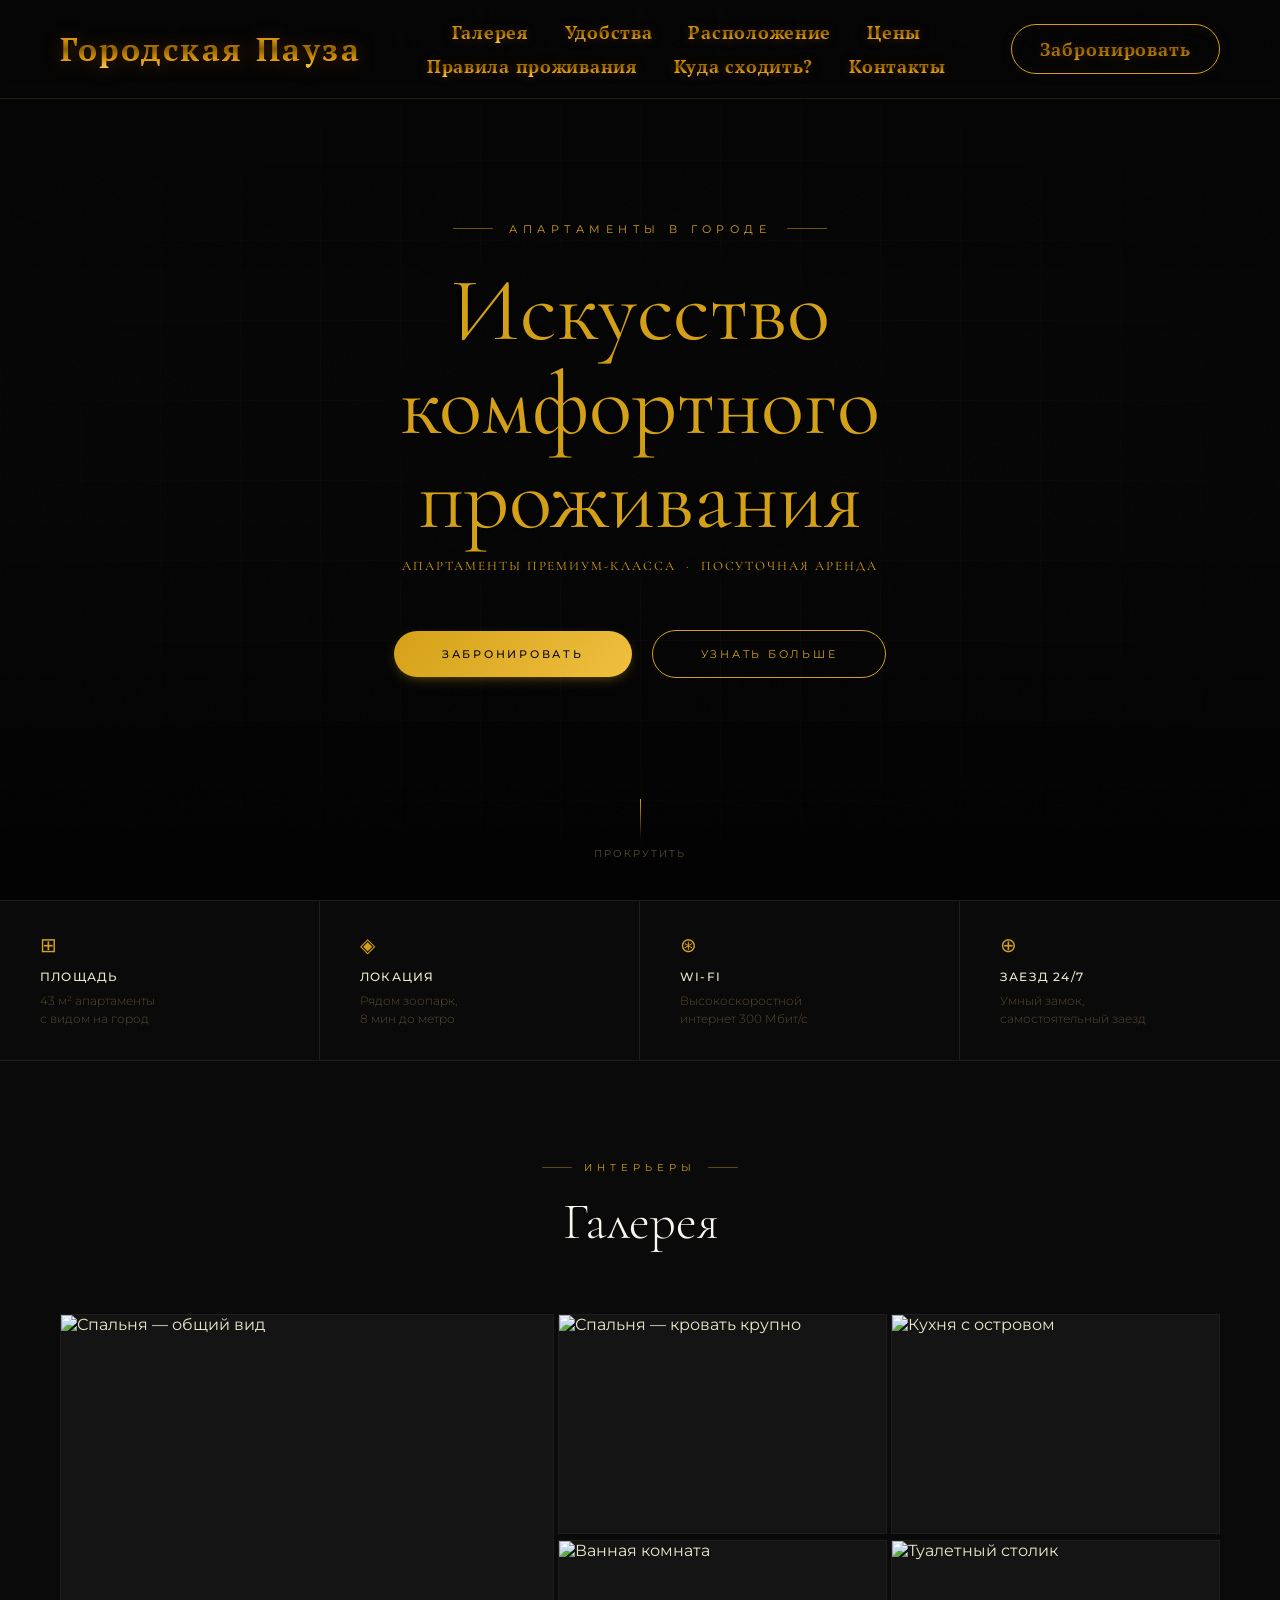
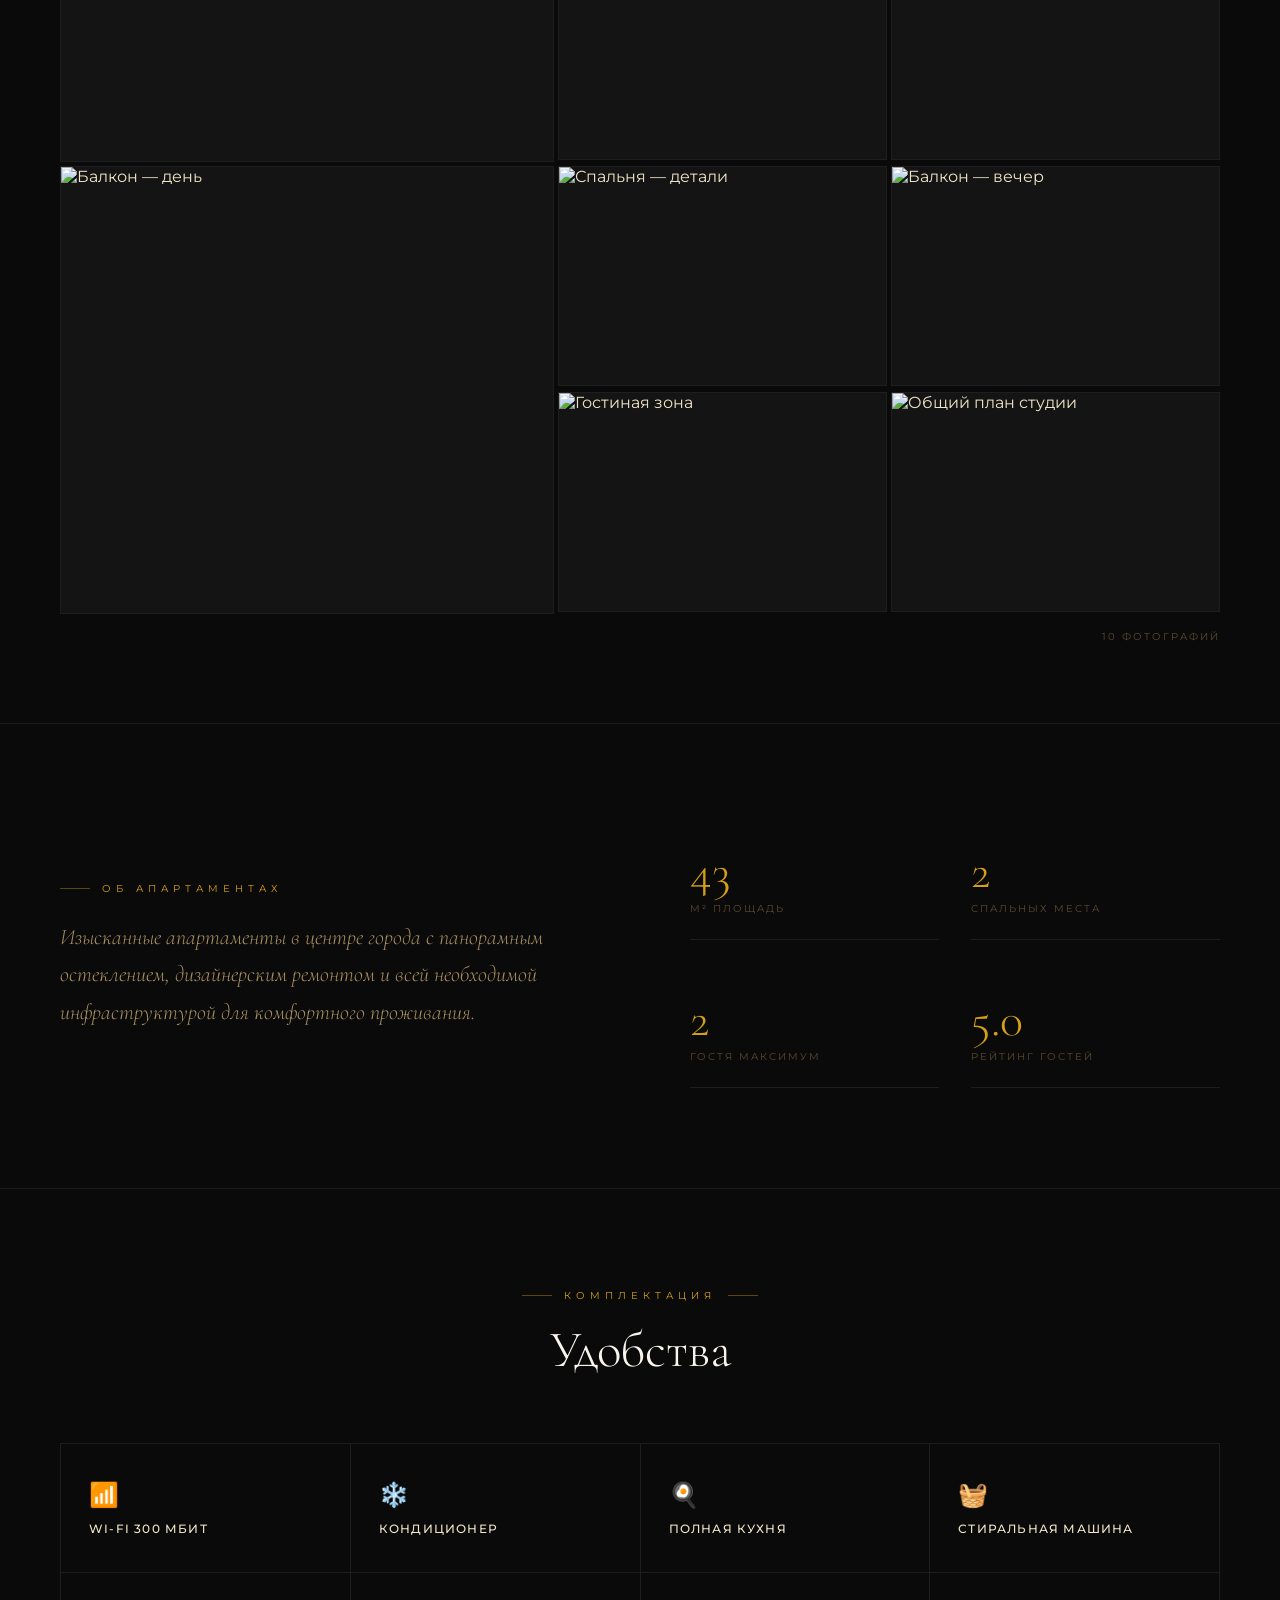
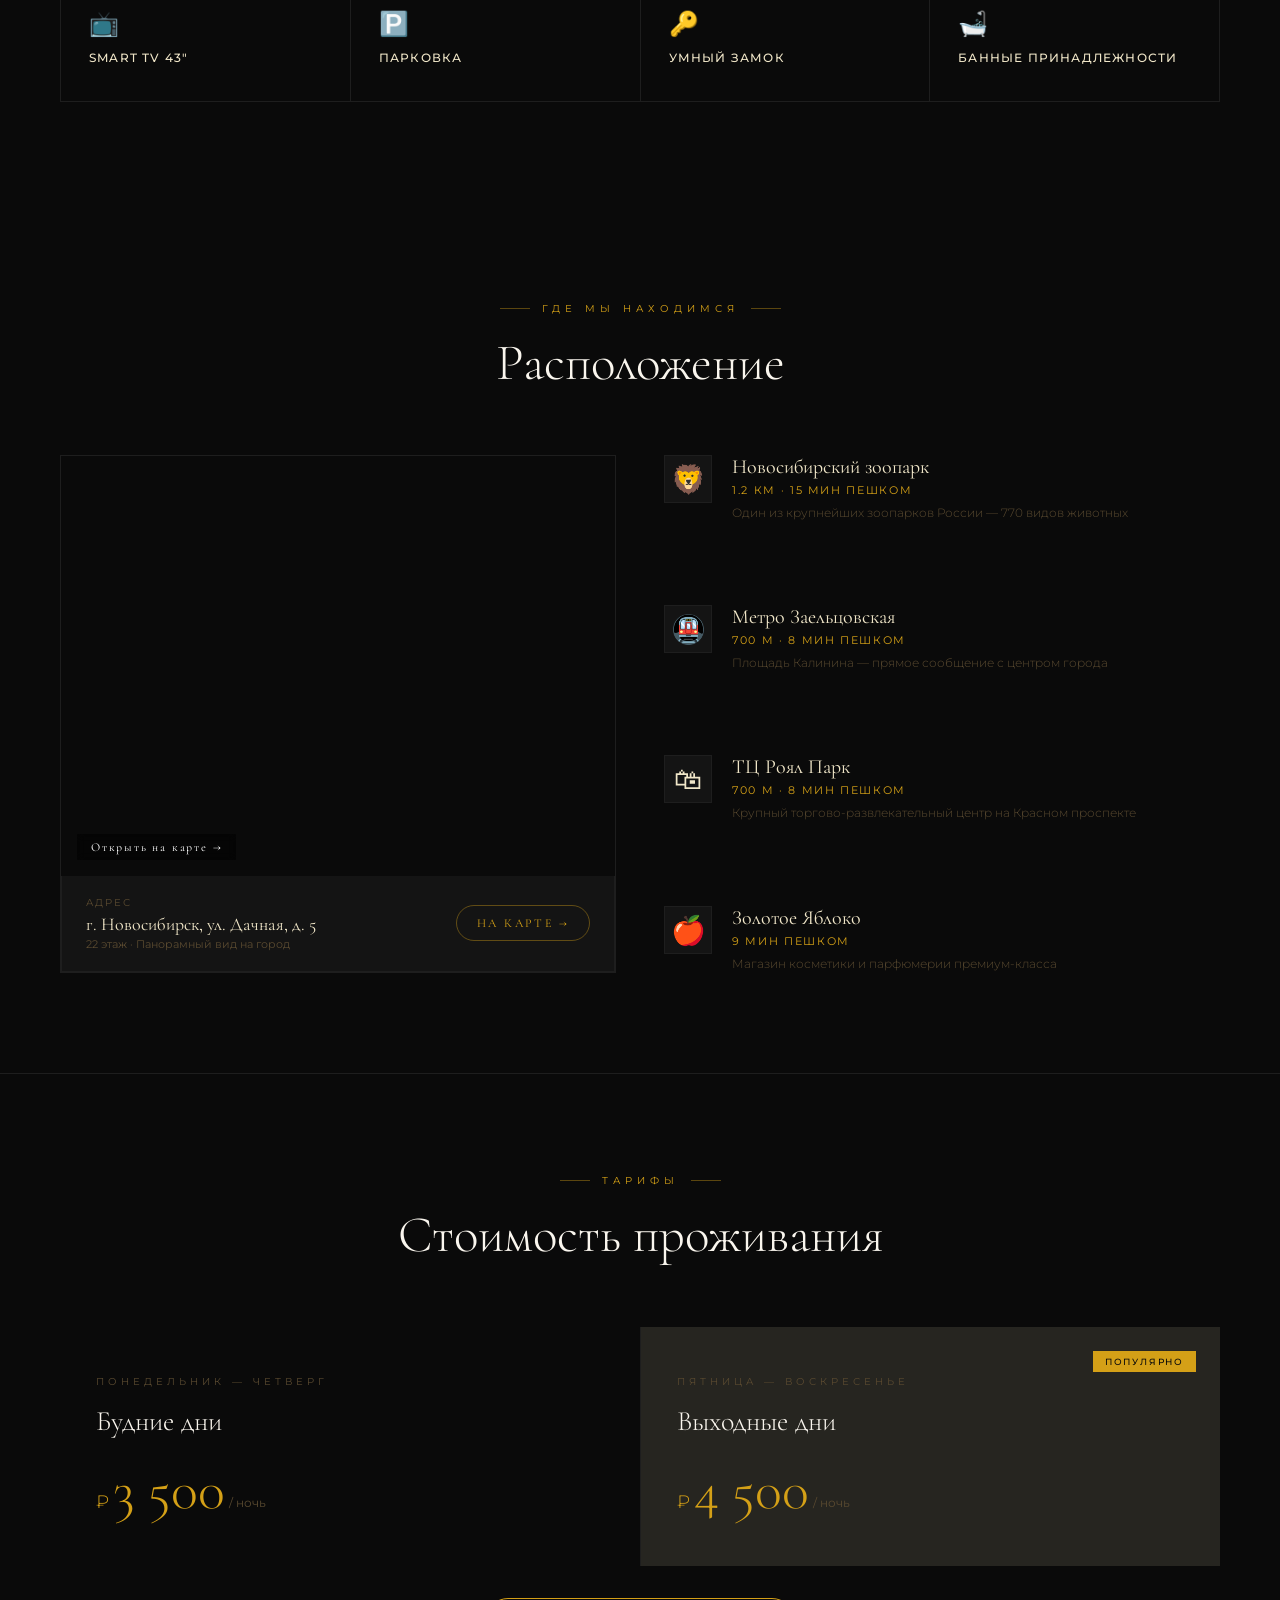
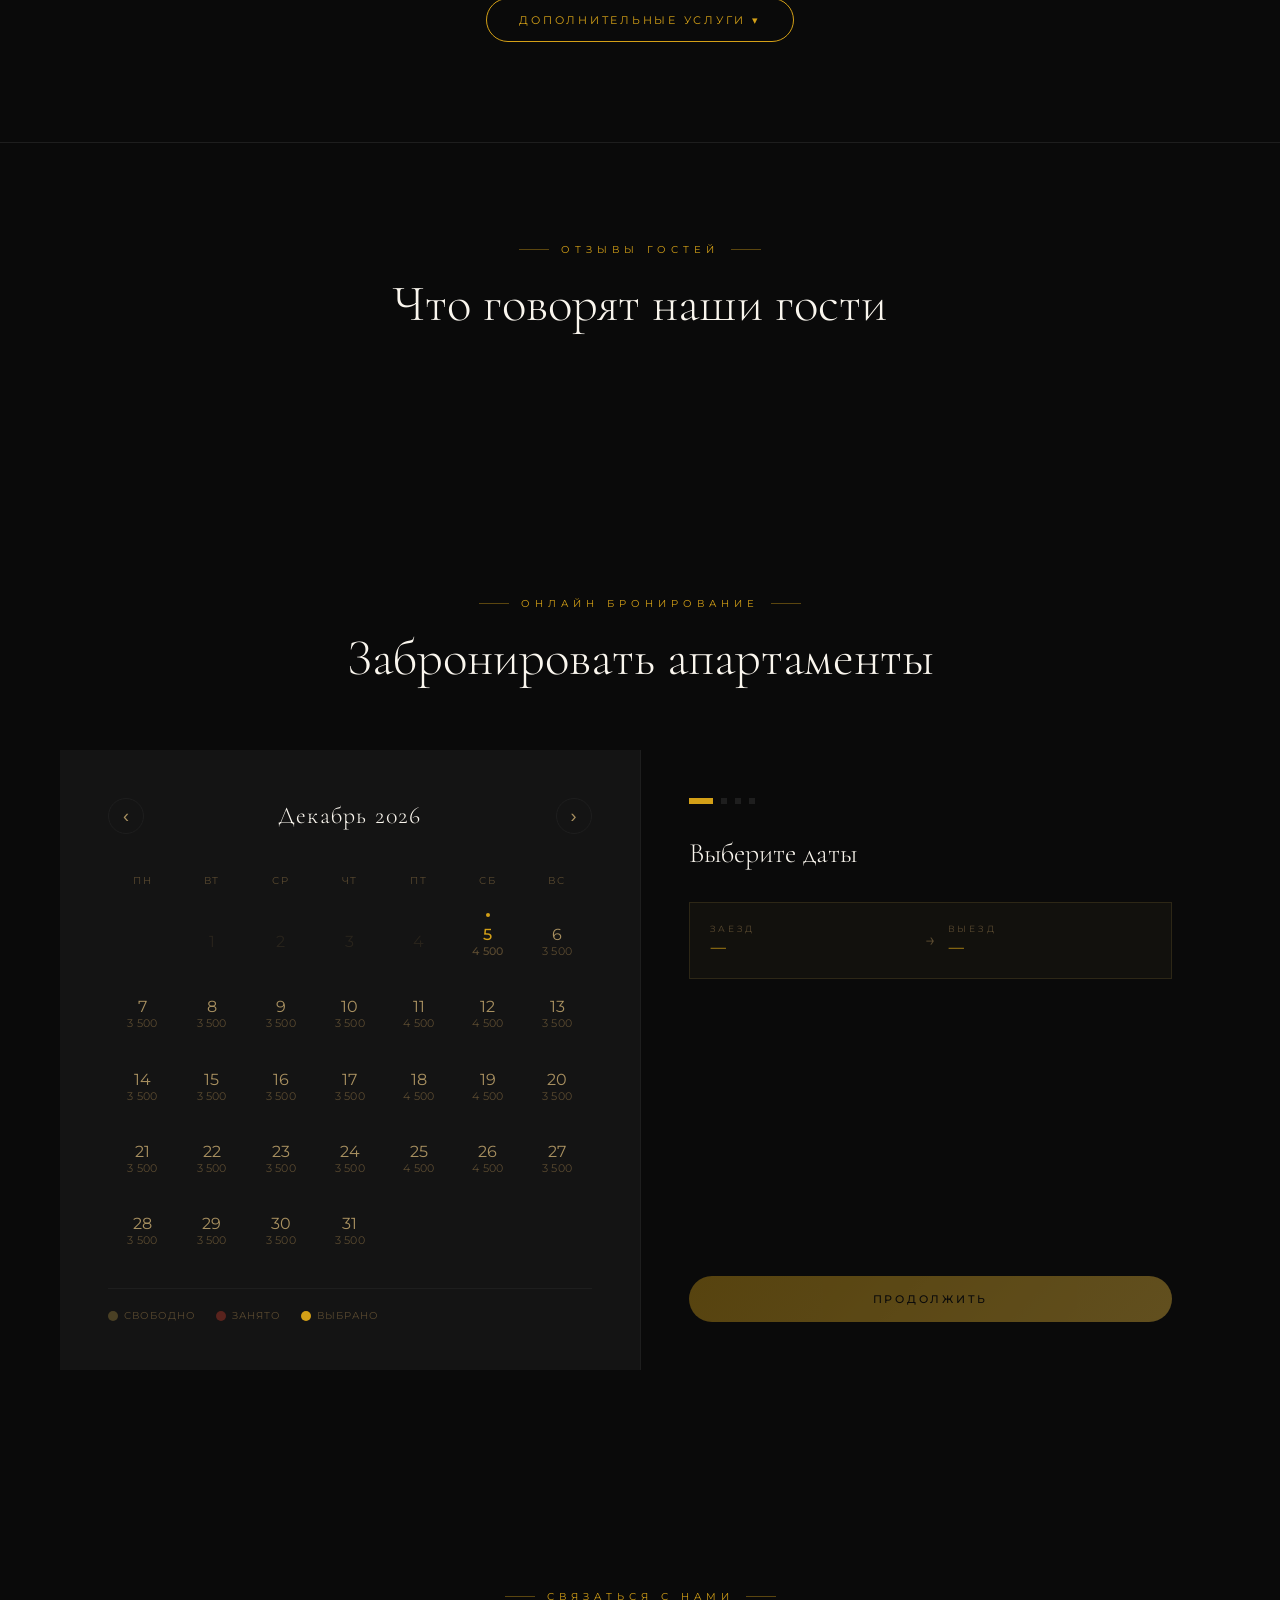
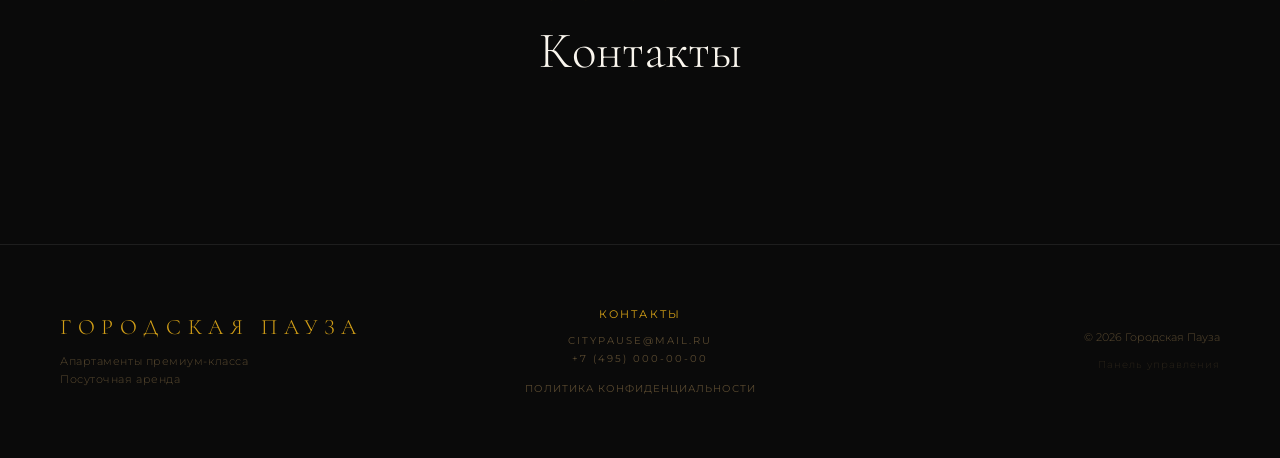
==== static/index.html @ fe437615 "Каталог: даты поиска переходят на страницу квартиры" ====
<!DOCTYPE html>
<html lang="ru">
<head>
<meta charset="UTF-8">
<meta name="viewport" content="width=device-width, initial-scale=1.0">
<title>Городская Пауза — Апартаменты посуточно</title>
<link rel="icon" type="image/png" href="/static/favicon.png">
<meta property="og:type" content="website">
<meta property="og:url" content="https://citypause.ru">
<meta property="og:title" content="Городская Пауза — Апартаменты посуточно">
<meta property="og:description" content="Апартаменты премиум-класса в Новосибирске. Посуточная аренда — уютно, стильно, с полным сервисом.">
<meta property="og:image" content="https://citypause.ru/static/og-image.jpg">
<meta name="twitter:card" content="summary_large_image">
<meta name="description" content="Апартаменты премиум-класса в Новосибирске. Посуточная аренда — уютно, стильно, с полным сервисом.">
<style>html.cp-wait body{opacity:0}body{transition:opacity .25s ease}</style>
<script>document.documentElement.classList.add('cp-wait');setTimeout(function(){document.documentElement.classList.remove('cp-wait')},2000);</script>
<link rel="preconnect" href="https://fonts.googleapis.com">
<link rel="preconnect" href="https://fonts.gstatic.com" crossorigin>
<link href="https://fonts.googleapis.com/css2?family=Cormorant+Garamond:ital,wght@0,300;0,400;0,500;0,600;1,300;1,400&family=Montserrat:wght@300;400;500;600&family=PT+Serif:wght@400;700&family=IM+Fell+English&family=Yeseva+One&family=Marck+Script&family=Pacifico&family=Poiret+One&family=Great+Vibes&family=Bad+Script&display=swap" rel="stylesheet">
<style>
:root {
  --gold:#D4A017;--gold-light:#F0C040;--gold-dark:#8B6914;--gold-muted:#6B5420;
  --black:#0A0A0A;--black-card:#141414;--black-border:#1E1E1E;--black-rgb:10,10,10;
  --text-primary:#F0E6C8;--text-secondary:#A89060;--text-muted:#5A4A30;--white:#FAF6EE;
  --logo-font:'PT Serif',serif;--logo-weight:700;--logo-scale:1;--nav-scale:1;
  --accent-gradient:linear-gradient(180deg,#FFD060 0%,#D4920A 28%,#8B5E00 50%,#D4920A 72%,#FFD060 100%);
  --hero-font:'Cormorant Garamond',serif;--hero-weight:400;--hero-title-scale:1;--hero-subtitle-scale:1;
}
*{margin:0;padding:0;box-sizing:border-box}
html{scroll-behavior:smooth}
section[id]{scroll-margin-top:100px}
body{font-family:'Montserrat',sans-serif;background:var(--black);color:var(--text-primary);min-height:100vh;overflow-x:hidden}
body::before{content:'';position:fixed;inset:0;background-image:url("data:image/svg+xml,%3Csvg viewBox='0 0 512 512' xmlns='http://www.w3.org/2000/svg'%3E%3Cfilter id='n'%3E%3CfeTurbulence type='fractalNoise' baseFrequency='0.9' numOctaves='4' stitchTiles='stitch'/%3E%3C/filter%3E%3Crect width='100%25' height='100%25' filter='url(%23n)' opacity='0.03'/%3E%3C/svg%3E");pointer-events:none;z-index:0;opacity:.4}

/* HEADER */
header{position:fixed;top:0;left:0;right:0;z-index:1000;display:flex;align-items:center;justify-content:space-between;gap:24px;padding:16px 40px;background:linear-gradient(to bottom,rgba(var(--black-rgb),var(--header-opacity-top,.32)),rgba(var(--black-rgb),var(--header-opacity-bottom,.18)));backdrop-filter:blur(var(--header-blur,3px));border-bottom:1px solid rgba(201,168,76,.15);transition:padding .4s}
/* На слайдах-акциях баннер часто содержит текст у самого верхнего края
   фото — шапка (даже полупрозрачная) частично его перекрывает. На время
   показа такого слайда карусель временно делает шапку светлее (см. JS),
   чтобы верх баннера было видно; на обычном hero-фото шапка не меняется. */
.logo{flex-shrink:0;font-family:var(--logo-font);font-size:calc(32px * var(--logo-scale));font-weight:var(--logo-weight);letter-spacing:.08em;text-decoration:none;background:var(--accent-gradient);-webkit-background-clip:text;-webkit-text-fill-color:transparent;background-clip:text;filter:drop-shadow(0 2px 8px rgba(80,40,0,.8))}
.logo span{font-weight:inherit}
.logo-box{flex-shrink:0;display:flex;flex-direction:column;align-items:flex-start;gap:4px}
.catalog-link{display:inline-block;font-family:var(--logo-font);font-weight:var(--logo-weight);font-size:calc(13px * var(--nav-scale) * var(--catalog-btn-scale,1));letter-spacing:.14em;text-transform:uppercase;text-decoration:none;color:var(--gold);border:1px solid var(--gold);padding:.15em .9em;transition:opacity .3s}
.catalog-link:hover{opacity:.7}
nav{flex:1;display:flex;flex-direction:column;align-items:center;row-gap:10px;min-width:0}
.nav-row{display:flex;flex-wrap:nowrap;justify-content:center;column-gap:36px}
nav a{font-family:var(--logo-font);font-weight:var(--logo-weight);text-decoration:none;font-size:calc(18px * var(--nav-scale));letter-spacing:.04em;transition:opacity .3s;background:var(--accent-gradient);-webkit-background-clip:text;-webkit-text-fill-color:transparent;background-clip:text;filter:drop-shadow(0 1px 4px rgba(80,40,0,.6));white-space:nowrap}
nav a:hover{opacity:.7}
nav a:hover{color:var(--gold)}
.nav-btn{flex-shrink:0;margin-left:0;padding:12px 28px;background:transparent;border:1px solid var(--gold);font-size:calc(18px * var(--logo-scale));font-family:var(--logo-font);font-weight:var(--logo-weight);letter-spacing:.05em;cursor:pointer;transition:all .3s;text-decoration:none;display:inline-block;background-clip:text;-webkit-background-clip:text;-webkit-text-fill-color:transparent;background-image:var(--accent-gradient);filter:drop-shadow(0 1px 4px rgba(80,40,0,.6))}
.nav-btn:hover{border-color:var(--gold-light);opacity:.8}

@media(max-width:1250px){
  .nav-row{column-gap:20px}
}

/* HERO */
.hero{position:relative;height:100vh;overflow:hidden}
.hero-track{display:flex;height:100%;transition:transform 1.1s cubic-bezier(.65,0,.35,1)}
.hero-slide{position:relative;flex:0 0 100%;width:100%;height:100%;display:flex;align-items:center;justify-content:center;overflow:hidden}
.hero-slide.pos-left{justify-content:flex-start}
.hero-slide.pos-right{justify-content:flex-end}
.hero{--hero-shift:0px}
.hero-bg{--hero-scale:1.1;position:absolute;inset:0;background-image:var(--hero-photo-desktop);background-size:cover;background-position:center 40%;transform:scale(var(--hero-scale)) translateY(var(--hero-shift));will-change:transform}
.hero-bg.no-zoom{--hero-scale:1;position:absolute;inset:0;background-image:var(--slide-photo-desktop,none);background-size:cover;background-position:top center;background-repeat:no-repeat}
.hero-overlay{position:absolute;inset:0;background:linear-gradient(to bottom,rgba(0,0,0,.55) 0%,rgba(0,0,0,.3) 50%,rgba(0,0,0,.7) 100%)}
.hero-lines{position:absolute;inset:0;background-image:linear-gradient(rgba(212,160,23,.03) 1px,transparent 1px),linear-gradient(90deg,rgba(212,160,23,.03) 1px,transparent 1px);background-size:80px 80px;mask-image:radial-gradient(ellipse at center,black 20%,transparent 80%)}
.hero-content{position:relative;z-index:10;text-align:center;max-width:900px;padding:0 60px}
.hero-content.pos-left{text-align:left}
.hero-content.pos-right{text-align:right}
.eyebrow{font-size:11px;letter-spacing:.5em;color:var(--gold);text-transform:uppercase;margin-bottom:28px;font-weight:400;display:flex;align-items:center;justify-content:center;gap:16px;text-shadow:0 1px 10px rgba(0,0,0,.9)}
.hero-content.pos-left .eyebrow{justify-content:flex-start}
.hero-content.pos-right .eyebrow{justify-content:flex-end}
.eyebrow::before,.eyebrow::after{content:'';width:40px;height:1px;background:var(--gold);opacity:.5}
.hero h1{font-family:var(--hero-font);font-size:calc(clamp(52px,7vw,96px) * var(--hero-title-scale));font-weight:var(--hero-weight);line-height:1.05;color:var(--gold);margin-bottom:12px;text-shadow:0 2px 20px rgba(0,0,0,.8),0 0 60px rgba(0,0,0,.5)}
.hero h1 em{font-style:italic;color:var(--gold)}
.hero-sub{font-family:var(--hero-font);font-size:calc(13px * var(--hero-subtitle-scale));letter-spacing:.15em;color:var(--gold);text-transform:uppercase;margin-bottom:56px;font-weight:var(--hero-weight);text-shadow:0 1px 10px rgba(0,0,0,.9)}
.hero-cta{display:flex;gap:20px;justify-content:center;align-items:center}
.hero-content.pos-left .hero-cta{justify-content:flex-start}
.hero-content.pos-right .hero-cta{justify-content:flex-end}
.btn-gold{padding:16px 48px;background:var(--gold);color:var(--black);border:none;font-family:'Montserrat',sans-serif;font-size:11px;letter-spacing:.25em;text-transform:uppercase;font-weight:500;cursor:pointer;transition:all .3s;text-decoration:none;display:inline-block}
.btn-gold:hover{background:var(--gold-light);transform:translateY(-1px)}
.btn-outline{padding:16px 48px;background:transparent;color:var(--text-secondary);border:1px solid rgba(201,168,76,.3);font-family:'Montserrat',sans-serif;font-size:11px;letter-spacing:.25em;text-transform:uppercase;font-weight:400;cursor:pointer;transition:all .3s;text-decoration:none;display:inline-block}
.btn-outline:hover{border-color:var(--gold);color:var(--gold);transform:translateY(-1px)}
.btn-outline:hover{border-color:var(--gold);color:var(--gold)}
.hero-scroll{position:absolute;bottom:40px;left:50%;transform:translateX(-50%);display:flex;flex-direction:column;align-items:center;gap:8px;color:var(--text-muted);font-size:10px;letter-spacing:.2em;text-transform:uppercase;animation:scrollB 2s infinite}
.hero-scroll-line{width:1px;height:40px;background:linear-gradient(to bottom,var(--gold),transparent)}
/* Ручные стрелки переключения hero ↔ акции (создаются из initHeroCarousel, только если есть акции) */
.hero-arrow{position:absolute;top:50%;transform:translateY(-50%);z-index:20;width:52px;height:52px;border-radius:50%;border:1px solid rgba(201,168,76,.45);background:rgba(0,0,0,.35);color:var(--gold);display:flex;align-items:center;justify-content:center;cursor:pointer;padding:0;opacity:.75;transition:opacity .25s,background .25s,border-color .25s}
.hero-arrow:hover,.hero-arrow:focus-visible{opacity:1;background:rgba(0,0,0,.6);border-color:var(--gold)}
.hero-arrow svg{width:22px;height:22px;display:block}
.hero-arrow-prev{left:28px}
.hero-arrow-next{right:28px}
@media(max-width:600px){
  .hero-arrow{top:auto;bottom:24px;transform:none;width:40px;height:40px}
  .hero-arrow svg{width:18px;height:18px}
  .hero-arrow-prev{left:14px}
  .hero-arrow-next{right:14px}
}
@keyframes scrollB{0%,100%{transform:translateX(-50%) translateY(0)}50%{transform:translateX(-50%) translateY(6px)}}

/* FEATURES STRIP */
.features-strip{display:grid;grid-template-columns:repeat(4,1fr);border-top:1px solid var(--black-border);border-bottom:1px solid var(--black-border);position:relative;z-index:1}
.feature-item{padding:32px 40px;border-right:1px solid var(--black-border);display:flex;flex-direction:column;gap:8px}
.feature-item:last-child{border-right:none}
.feature-icon{font-size:20px;color:var(--gold);margin-bottom:4px}
.feature-title{font-size:12px;letter-spacing:.1em;text-transform:uppercase;color:var(--text-primary);font-weight:500}
.feature-desc{font-size:12px;color:var(--text-muted);font-weight:300;line-height:1.5}

/* SECTIONS */
section{position:relative;z-index:1;scroll-margin-top:100px}
.sec-inner{max-width:1400px;margin:0 auto;padding:0 60px}
.sec-header{text-align:center;margin-bottom:64px}
.sec-eyebrow{font-size:10px;letter-spacing:.5em;color:var(--gold);text-transform:uppercase;margin-bottom:20px;font-weight:400;display:flex;align-items:center;justify-content:center;gap:12px}
.sec-eyebrow::before,.sec-eyebrow::after{content:'';width:30px;height:1px;background:var(--gold);opacity:.4}
.sec-title{font-family:'Cormorant Garamond',serif;font-size:clamp(36px,4vw,56px);font-weight:300;color:var(--white);line-height:1.1}

/* GALLERY */
#gallery{padding:100px 0 80px}
.gallery-main-grid{display:grid;grid-template-columns:3fr 2fr 2fr;gap:4px}
.gallery-main-grid .gitem:first-child{grid-row:1/3}
.gallery-main-grid .gitem:nth-child(n+2){height:220px}
.gallery-main-grid .gitem:first-child{height:448px}
.gitem{overflow:hidden;cursor:pointer;position:relative;background:var(--black-card);border:1px solid var(--black-border)}
.gitem img{width:100%;height:100%;object-fit:cover;transition:transform .6s ease;display:block}
.gitem:hover img{transform:scale(1.04) !important}
.gitem-placeholder{width:100%;height:100%;display:flex;flex-direction:column;align-items:center;justify-content:center;gap:12px}
.gitem-placeholder svg{width:28px;height:28px;color:var(--gold-muted);opacity:.4}
.gitem-placeholder span{font-size:10px;letter-spacing:.2em;color:var(--text-muted);text-transform:uppercase}
.goverlay{position:absolute;inset:0;background:rgba(var(--black-rgb),0);transition:background .4s;display:flex;align-items:center;justify-content:center}
.gitem:hover .goverlay{background:rgba(var(--black-rgb),.35)}
.goverlay-plus{width:44px;height:44px;border:1px solid var(--gold);display:flex;align-items:center;justify-content:center;color:var(--gold);font-size:20px;opacity:0;transform:scale(.8);transition:all .3s}
.gitem:hover .goverlay-plus{opacity:1;transform:scale(1)}
.gallery-counter{text-align:right;margin-top:16px;font-size:10px;letter-spacing:.2em;color:var(--text-muted);text-transform:uppercase}

/* LIGHTBOX */
.lightbox{position:fixed;inset:0;background:rgba(0,0,0,.95);z-index:9500;display:none;align-items:center;justify-content:center}
.lightbox.open{display:flex}
.lightbox-img{max-width:90vw;max-height:85vh;object-fit:contain}
.lb-close{position:absolute;top:24px;right:32px;background:none;border:none;color:var(--text-secondary);font-size:28px;cursor:pointer;transition:color .3s;z-index:10}
.lb-close:hover{color:var(--gold)}
.lb-nav{position:absolute;top:50%;transform:translateY(-50%);background:none;border:1px solid rgba(201,168,76,.3);color:var(--text-secondary);font-size:24px;cursor:pointer;transition:all .3s;padding:12px 18px}
.lb-nav:hover{border-color:var(--gold);color:var(--gold)}
.lb-prev{left:24px}.lb-next{right:24px}
.lb-caption{position:absolute;bottom:24px;left:50%;transform:translateX(-50%);font-size:11px;letter-spacing:.2em;color:var(--text-muted);text-transform:uppercase}

/* ABOUT */
#about{padding:100px 0;border-top:1px solid var(--black-border);border-bottom:1px solid var(--black-border)}
.about-grid{display:grid;grid-template-columns:1fr 1fr;gap:100px;align-items:center}
.about-eyebrow{font-size:10px;letter-spacing:.5em;color:var(--gold);text-transform:uppercase;margin-bottom:24px;display:flex;align-items:center;gap:12px}
.about-eyebrow::before{content:'';width:30px;height:1px;background:var(--gold);opacity:.4}
.about-desc{font-family:'Cormorant Garamond',serif;font-size:22px;font-weight:300;color:var(--text-secondary);line-height:1.7;font-style:italic}
.about-stats{display:grid;grid-template-columns:1fr 1fr;gap:32px}
.stat-box{background:transparent;padding:24px 0;display:flex;flex-direction:column;gap:6px;border-bottom:1px solid var(--black-border)}
.stat-num{font-family:'Cormorant Garamond',serif;font-size:48px;font-weight:300;color:var(--gold);line-height:1}
.stat-label{font-size:10px;letter-spacing:.2em;color:var(--text-muted);text-transform:uppercase}

/* AMENITIES */
#amenities{padding:100px 0}
.amenities-grid{display:grid;grid-template-columns:repeat(4,1fr);gap:0;margin-top:64px;border-top:1px solid var(--black-border);border-left:1px solid var(--black-border)}
.amenity-item{background:var(--black);padding:36px 28px;display:flex;flex-direction:column;gap:12px;transition:background .3s,transform .3s;position:relative;border-right:1px solid var(--black-border);border-bottom:1px solid var(--black-border)}
.amenity-item:hover{background:var(--black-card);transform:translateY(-3px)}
.amenity-item:hover .amenity-icon{transform:scale(1.15)}
.amenity-item::after{content:'';position:absolute;bottom:0;left:0;right:0;height:2px;background:var(--gold);transform:scaleX(0);transition:transform .3s;transform-origin:left}
.amenity-item:hover{background:var(--black-card)}
.amenity-item:hover::after{transform:scaleX(1)}
.amenity-icon{font-size:24px;transition:transform .3s}
.amenity-name{font-size:12px;letter-spacing:.1em;text-transform:uppercase;color:var(--text-primary);font-weight:500}

/* PRICES */
#prices{padding:100px 0;border-top:1px solid var(--black-border);border-bottom:1px solid var(--black-border)}
.price-cards{display:grid;grid-template-columns:repeat(3,1fr);gap:1px;background:var(--black-border);margin-top:64px}
.price-card{background:var(--black);padding:48px 36px;display:flex;flex-direction:column;gap:16px;position:relative}
.price-cards.two{grid-template-columns:repeat(2,1fr)}
.price-card.featured{background:rgba(201,168,76,.05)}
.price-card-label{font-size:10px;letter-spacing:.4em;color:var(--text-muted);text-transform:uppercase}
.price-card-name{font-family:'Cormorant Garamond',serif;font-size:28px;font-weight:300;color:var(--white)}
.price-amount{display:flex;align-items:baseline;gap:4px;margin-top:8px}
.price-currency{font-size:18px;color:var(--gold);font-weight:300}
.price-value{font-family:'Cormorant Garamond',serif;font-size:56px;font-weight:300;color:var(--gold);line-height:1}
.price-period{font-size:12px;color:var(--text-muted);align-self:flex-end;padding-bottom:8px}
.price-divider{height:1px;background:var(--black-border);margin:8px 0}
.price-includes{font-size:12px;color:var(--text-secondary);line-height:1.6;font-weight:300}
.price-badge{position:absolute;top:24px;right:24px;background:var(--gold);color:var(--black);font-size:9px;letter-spacing:.2em;text-transform:uppercase;padding:5px 12px;font-weight:500}

/* BOOKING */
#booking{padding:100px 0 120px}
.booking-wrap{margin-top:64px;display:grid;grid-template-columns:1fr 1fr;gap:1px;background:var(--black-border)}
.cal-panel{background:var(--black-card);padding:48px}
.form-panel{background:var(--black);padding:48px;display:flex;flex-direction:column}

/* CALENDAR */
.cal-header{display:flex;align-items:center;justify-content:space-between;margin-bottom:32px}
.cal-month-label{font-family:'Cormorant Garamond',serif;font-size:24px;font-weight:300;color:var(--white);letter-spacing:.05em}
.cal-nav{width:36px;height:36px;background:transparent;border:1px solid var(--black-border);color:var(--text-secondary);cursor:pointer;display:flex;align-items:center;justify-content:center;transition:all .3s;font-size:18px;line-height:1}
.cal-nav:hover{border-color:var(--gold);color:var(--gold)}
.cal-dow{display:grid;grid-template-columns:repeat(7,1fr);margin-bottom:12px}
.cal-dow span{text-align:center;font-size:10px;letter-spacing:.15em;text-transform:uppercase;color:var(--text-muted);padding:8px 0}
.cal-grid{display:grid;grid-template-columns:repeat(7,1fr);column-gap:0;row-gap:3px}
.cday{aspect-ratio:1;display:flex;flex-direction:column;align-items:center;justify-content:center;gap:2px;font-size:16px;color:var(--text-secondary);cursor:pointer;position:relative;transition:all .2s;border:1px solid transparent;font-weight:400;border-radius:999px}
.cday-price{font-size:11px;letter-spacing:.02em;color:var(--text-muted);line-height:1}
.cday:hover:not(.disabled):not(.booked){background:rgba(201,168,76,.1);border-color:rgba(201,168,76,.3);color:var(--gold)}
.cday:hover:not(.disabled):not(.booked) .cday-price{color:var(--gold)}
.cday.today{color:var(--gold);font-weight:500}
.cday.today::after{content:'';position:absolute;top:5px;left:50%;margin-left:-2px;width:4px;height:4px;border-radius:50%;background:var(--gold)}
.cday.booked{background:rgba(192,57,43,.08);color:var(--text-muted);cursor:not-allowed;text-decoration:line-through;opacity:.5}
.cday.sel-start,.cday.sel-end{background:var(--gold);color:var(--black);font-weight:500;border-color:var(--gold)}
.cday.sel-start .cday-price,.cday.sel-end .cday-price{color:var(--black);opacity:.7}
/* Выбранный период — одна «капсула»: заезд закруглён слева, дни между — сплошная полоса, выезд закруглён справа.
   В начале и конце недельной строки полоса закругляется, чтобы переносы по строкам тоже выглядели аккуратно. */
.cday.in-range{background:color-mix(in srgb,var(--gold) 14%,transparent);color:var(--gold-light);border-radius:0}
.cday.sel-start.range-start{border-radius:999px 0 0 999px}
.cday.sel-end{border-radius:0 999px 999px 0}
.cday.in-range.hover-end{border-radius:0 999px 999px 0}
.cday.in-range:nth-child(7n+1){border-radius:999px 0 0 999px}
.cday.in-range:nth-child(7n){border-radius:0 999px 999px 0}
.cday.sel-end:nth-child(7n+1),.cday.sel-start.range-start:nth-child(7n),.cday.in-range.hover-end:nth-child(7n+1){border-radius:999px}
.cday.in-range .cday-price{color:var(--gold-light);opacity:.8}
.cday.disabled{color:rgba(90,74,48,.3);cursor:not-allowed}
.cday.empty{pointer-events:none}
.cal-legend{display:flex;gap:20px;margin-top:24px;padding-top:20px;border-top:1px solid var(--black-border)}
.leg-item{display:flex;align-items:center;gap:6px;font-size:10px;letter-spacing:.1em;color:var(--text-muted);text-transform:uppercase}
.leg-dot{width:10px;height:10px;border-radius:50%}
.leg-dot.a{background:rgba(201,168,76,.3)}.leg-dot.b{background:rgba(192,57,43,.4)}.leg-dot.s{background:var(--gold)}

/* FORM ELEMENTS */
.step-dots{display:flex;align-items:center;gap:8px;margin-bottom:32px}
.sdot{width:6px;height:6px;background:var(--black-border);transition:all .3s}
.sdot.active{width:24px;background:var(--gold)}
.sdot.done{background:var(--gold-muted)}
.panel-title{font-family:'Cormorant Garamond',serif;font-size:28px;font-weight:300;color:var(--white);margin-bottom:32px}
.dates-bar{display:grid;grid-template-columns:1fr auto 1fr;align-items:center;gap:12px;margin-bottom:32px;padding:20px;background:rgba(201,168,76,.04);border:1px solid rgba(201,168,76,.15)}
.dbox-label{font-size:9px;letter-spacing:.3em;text-transform:uppercase;color:var(--text-muted)}
.dbox-val{font-family:'Cormorant Garamond',serif;font-size:20px;font-weight:300;color:var(--gold)}
.date-arr{color:var(--text-muted);font-size:18px}
.pbd{background:rgba(201,168,76,.04);border:1px solid rgba(201,168,76,.1);padding:20px;margin:20px 0;display:flex;flex-direction:column;gap:10px}
.pbrow{display:flex;justify-content:space-between;align-items:center;font-size:12px;font-weight:300}
.pbrow .lbl{color:var(--text-muted)}.pbrow .val{color:var(--text-secondary)}
.pbtotal{border-top:1px solid rgba(201,168,76,.2);padding-top:12px;margin-top:2px}
.pbtotal .lbl{font-size:11px;letter-spacing:.1em;text-transform:uppercase;color:var(--text-secondary) !important}
.pbtotal .val{font-family:'Cormorant Garamond',serif;font-size:24px;font-weight:300;color:var(--gold) !important}
.fgroup{display:flex;flex-direction:column;gap:6px;margin-bottom:16px}
.flabel{font-size:9px;letter-spacing:.3em;text-transform:uppercase;color:var(--text-muted)}
.finput{background:var(--black-card);border:1px solid var(--black-border);color:var(--text-primary);padding:14px 16px;font-family:'Montserrat',sans-serif;font-size:13px;font-weight:300;transition:border-color .3s;outline:none;width:100%}
.finput:focus{border-color:var(--gold)}
.finput::placeholder{color:var(--text-muted);font-weight:300}
.frow{display:grid;grid-template-columns:1fr 1fr;gap:12px}
.btn-row{display:flex;gap:12px;margin-top:auto;padding-top:20px}
.btn-gold-w{padding:16px 0;background:var(--gold);color:var(--black);border:none;font-family:'Montserrat',sans-serif;font-size:11px;letter-spacing:.25em;text-transform:uppercase;font-weight:500;cursor:pointer;transition:all .3s;width:100%}
.btn-gold-w:hover{background:var(--gold-light);transform:translateY(-1px)}
.btn-gold-w:disabled{opacity:.4;cursor:not-allowed}
.btn-outline-s{padding:16px 0;background:transparent;color:var(--text-secondary);border:1px solid rgba(201,168,76,.3);font-family:'Montserrat',sans-serif;font-size:11px;letter-spacing:.25em;text-transform:uppercase;font-weight:400;cursor:pointer;transition:all .3s;flex:1}
.btn-outline-s:hover{border-color:var(--gold);color:var(--gold)}
.loading-spin{display:inline-block;width:14px;height:14px;border:1.5px solid rgba(0,0,0,.3);border-top-color:rgba(0,0,0,.8);border-radius:50%;animation:spin .7s linear infinite;margin-left:8px;vertical-align:middle}
@keyframes spin{to{transform:rotate(360deg)}}

/* MODAL */
.modal-ov{position:fixed;inset:0;background:rgba(0,0,0,.92);z-index:9000;display:none;align-items:center;justify-content:center;padding:20px}
.modal-ov.open{display:flex}
.modal-box{background:var(--black-card);border:1px solid var(--black-border);max-width:500px;width:100%;padding:60px 48px;text-align:center;position:relative}
.modal-close{position:absolute;top:20px;right:20px;background:none;border:none;color:var(--text-muted);cursor:pointer;font-size:20px;transition:color .3s}
.modal-close:hover{color:var(--gold)}
.modal-icon{font-size:48px;margin-bottom:24px}
.modal-title{font-family:'Cormorant Garamond',serif;font-size:32px;font-weight:300;color:var(--white);margin-bottom:12px}
.modal-text{font-size:13px;color:var(--text-secondary);line-height:1.7;font-weight:300;margin-bottom:32px}
.modal-code{background:var(--black);border:1px solid rgba(201,168,76,.3);padding:20px;font-size:28px;font-weight:500;color:var(--gold);letter-spacing:.3em;margin-bottom:32px}
.modal-ref{font-size:11px;color:var(--text-muted);margin-top:12px;letter-spacing:.05em}

/* TOAST */
.toast{position:fixed;bottom:40px;right:40px;background:var(--black-card);border:1px solid rgba(201,168,76,.3);padding:16px 24px;font-size:12px;color:var(--text-secondary);letter-spacing:.05em;z-index:9999;transform:translateY(80px);opacity:0;transition:all .4s;max-width:360px}
.toast.show{transform:translateY(0);opacity:1}
.toast.gold{border-color:var(--gold);color:var(--gold-light)}
.toast.err{border-color:rgba(192,57,43,.5);color:#e74c3c}

/* FOOTER */
footer{padding:60px;border-top:1px solid var(--black-border);display:grid;grid-template-columns:1fr 1fr 1fr;gap:40px;align-items:center;position:relative;z-index:1}
.footer-brand{font-family:'Cormorant Garamond',serif;font-size:22px;font-weight:300;color:var(--gold);letter-spacing:.3em;text-transform:uppercase}
.footer-c{text-align:center;font-size:10px;letter-spacing:.2em;color:var(--text-muted);text-transform:uppercase;line-height:1.8}
.footer-r{text-align:right;font-size:11px;color:var(--text-muted);font-weight:300;line-height:1.8}

/* LOADING SKELETON */
.skeleton{background:linear-gradient(90deg,var(--black-card) 25%,rgba(201,168,76,.05) 50%,var(--black-card) 75%);background-size:200% 100%;animation:shimmer 1.5s infinite}
@keyframes shimmer{0%{background-position:200% 0}100%{background-position:-200% 0}}

/* REVEAL */
.reveal{opacity:0;transform:translateY(30px);transition:opacity .7s ease,transform .7s ease}
.reveal.visible{opacity:1;transform:translateY(0)}

/* LOCATION */
#location{padding:100px 0}
.location-grid{display:grid;grid-template-columns:1fr 1fr;gap:48px;margin-top:64px;align-items:start}
.location-map{border:1px solid var(--black-border)}
.location-points{display:flex;flex-direction:column;gap:32px}
.loc-point{display:flex;gap:20px;align-items:flex-start;transition:transform .3s}
.loc-point:hover{transform:translateX(4px)}
.loc-point:hover .loc-icon{transform:scale(1.1)}
.loc-icon{font-size:28px;flex-shrink:0;width:48px;height:48px;display:flex;align-items:center;justify-content:center;background:var(--black-card);border:1px solid var(--black-border);transition:transform .3s}
.loc-name{font-family:'Cormorant Garamond',serif;font-size:20px;font-weight:400;color:var(--text-primary);margin-bottom:4px}
.loc-dist{font-size:11px;letter-spacing:.15em;color:var(--gold);text-transform:uppercase;margin-bottom:6px}
.loc-desc{font-size:12px;color:var(--text-muted);line-height:1.6;font-weight:300}
/* «Места рядом» вровень с картой: высоту строки задаёт карта (contain:size — список свою высоту не навязывает),
   список растягивается/уплотняется под неё; при очень большом числе мест прокручивается внутри. Только для двух колонок. */
@media(min-width:1025px){
  .location-grid{align-items:stretch}
  .location-points{contain:size;overflow-x:hidden;overflow-y:auto;justify-content:space-between;scrollbar-width:thin;scrollbar-color:color-mix(in srgb,var(--gold) 50%,transparent) transparent}
  body:is(.points-cards,.points-plate,.points-compact) .loc-point{flex:1 1 auto}
  body.points-cards .loc-point{max-height:200px}
  /* 5 мест и больше: плотнее */
  .location-points:has(.loc-point:nth-child(5)){gap:22px}
  body.points-cards .location-points:has(.loc-point:nth-child(5)){gap:12px}
  body.points-cards .location-points:has(.loc-point:nth-child(5)) .loc-point{padding:12px 20px}
  body.points-plate .location-points:has(.loc-point:nth-child(5)) .loc-point{padding:14px 0}
  .location-points:has(.loc-point:nth-child(5)) .loc-desc{display:-webkit-box;-webkit-line-clamp:1;-webkit-box-orient:vertical;overflow:hidden}   /* описание в одну строку */
  /* 6 мест и больше: без описаний и с меньшими значками */
  .location-points:has(.loc-point:nth-child(6)){gap:16px}
  body.points-cards .location-points:has(.loc-point:nth-child(6)){gap:10px}
  .location-points:has(.loc-point:nth-child(6)) .loc-desc{display:none}
  .location-points:has(.loc-point:nth-child(6)) .loc-name{margin-bottom:2px}
  .location-points:has(.loc-point:nth-child(6)) .loc-icon{width:44px;height:44px;font-size:22px}
  body.points-cards .location-points:has(.loc-point:nth-child(6)) .loc-point{padding:10px 18px}
  body.points-plate .location-points:has(.loc-point:nth-child(6)) .loc-point{padding:10px 0}
  /* 8 мест и больше: совсем плотно */
  .location-points:has(.loc-point:nth-child(8)){gap:10px}
  body.points-cards .location-points:has(.loc-point:nth-child(8)){gap:8px}
  body.points-cards .location-points:has(.loc-point:nth-child(8)) .loc-point{padding:6px 16px}
  body:is(.points-plate,.points-compact) .location-points:has(.loc-point:nth-child(8)) .loc-point{padding:6px 0}
  body:is(.points-plate,.points-compact) .location-points:has(.loc-point:nth-child(5)){gap:0}   /* у «Пластины» и «Компактного» отступов между местами нет */
}
@media(max-width:1024px){
  .location-grid{grid-template-columns:1fr}
  .location-map iframe{height:280px}
}

/* REVIEWS */
#reviews{padding:100px 0}

/* CONTACTS */
#contacts{padding:100px 0}
.reviews-grid{display:grid;grid-template-columns:repeat(auto-fill,minmax(300px,1fr));gap:24px}
.review-card{background:var(--black-card);border:1px solid var(--black-border);padding:28px 24px;transition:border-color .3s}
.review-card:hover{border-color:rgba(201,168,76,.3)}
.review-stars{color:var(--gold);font-size:14px;letter-spacing:2px;margin-bottom:16px}
.review-text{font-size:13px;color:var(--text-secondary);line-height:1.8;margin-bottom:20px;font-weight:300}
.review-author{font-size:11px;color:var(--text-muted);letter-spacing:.15em;text-transform:uppercase}
.review-date{font-size:10px;color:var(--text-muted);margin-top:4px}
@media(max-width:1024px){
  header{padding:14px 20px !important}
  nav{display:none}
  .logo{font-size:24px !important}
  .nav-btn{display:none !important}
  .hamburger{display:flex !important}
  .hero-bg{--hero-scale:1.05;background-position:center 30%;background-image:var(--hero-photo-mobile)}
  .hero-bg.no-zoom{--hero-scale:1;background-size:contain;background-position:top center;background-color:var(--black);background-image:var(--slide-photo-mobile,none)}
  /* Если для акции загружено отдельное мобильное фото — оно уже подготовлено под телефон, растягиваем на весь экран без чёрных полей */
  .hero-bg.no-zoom.has-mobile-photo{background-size:cover;background-position:center top}
  .hero-content{padding:0 24px}
  .eyebrow{letter-spacing:.25em;font-size:10px}
  .hero-sub{letter-spacing:.06em;font-size:11px !important}
  .features-strip{grid-template-columns:1fr 1fr}
  .gallery-main-grid{grid-template-columns:1fr 1fr}
  .gallery-main-grid .gitem:first-child{grid-row:auto;height:200px}
  .gallery-main-grid .gitem{height:200px !important}
  .about-grid{grid-template-columns:1fr;gap:48px}
  .amenities-grid{grid-template-columns:1fr 1fr}
  .price-cards,.price-cards.two{grid-template-columns:1fr}
  .booking-wrap{grid-template-columns:1fr}
  .sec-inner,.cal-panel,.form-panel{padding:32px 24px}
  .cday{font-size:19px}
  .cday-price{font-size:13px}
  footer{grid-template-columns:1fr;text-align:center}
  .footer-r{text-align:center}
}

/* ТЕЛЕФОНЫ И ПЛАНШЕТЫ: кнопки главного экрана не должны выходить за край экрана */
.loc-map-btn{border-radius:999px}
@media(max-width:380px){
  .cday{font-size:16px}
  .cday-price{font-size:10px}
  .sec-inner{padding:0 16px}
}
@media(max-width:1024px){
  .hero-cta{flex-wrap:wrap}
}
@media(max-width:600px){
  /* главный экран: кнопки друг под другом, одной ширины */
  .hero-cta{flex-direction:column;gap:12px;align-items:center;width:100%}
  .hero-content.pos-left .hero-cta{align-items:flex-start}
  .hero-content.pos-right .hero-cta{align-items:flex-end}
  .hero-cta .btn-gold,.hero-cta .btn-outline{width:min(300px,100%);padding:14px 20px;letter-spacing:.2em;text-align:center}
  .hero-sub{margin-bottom:36px}
  /* полоса преимуществ: ничего не вылезает за край */
  .features-strip{grid-template-columns:repeat(2,minmax(0,1fr))}
  .feature-item{padding:24px 16px}
  .feature-title,.feature-desc{overflow-wrap:anywhere}
  /* адрес на карте: адрес сверху, кнопка «На карте» под ним на всю ширину */
  .loc-addr-row{flex-direction:column !important;align-items:stretch !important;gap:14px}
  .loc-map-btn{text-align:center}
  /* отзывы и бронирование: на узких экранах не шире экрана */
  .reviews-grid{grid-template-columns:repeat(auto-fill,minmax(min(300px,100%),1fr))}
  .booking-wrap{grid-template-columns:minmax(0,1fr)}
  .cal-grid{grid-template-columns:repeat(7,minmax(0,1fr))}
  .cal-panel,.form-panel{padding:28px 16px}
  /* контакты: по две карточки в ряд и компактнее */
  .contacts-grid{grid-template-columns:repeat(2,minmax(0,1fr)) !important;gap:12px !important}
  .contacts-grid > *{padding:20px 12px !important;overflow-wrap:anywhere}
}

/* MOBILE NAV */
.hamburger{display:none;flex-shrink:0;width:32px;height:24px;flex-direction:column;justify-content:space-between;background:none;border:none;cursor:pointer;padding:0;z-index:1100}
.hamburger span{display:block;height:2px;width:100%;background:var(--gold);border-radius:1px;transition:transform .3s,opacity .3s}
.hamburger.open span:nth-child(1){transform:translateY(11px) rotate(45deg)}
.hamburger.open span:nth-child(2){opacity:0}
.hamburger.open span:nth-child(3){transform:translateY(-11px) rotate(-45deg)}
.mobile-nav{position:fixed;top:0;left:0;right:0;bottom:0;z-index:999;background:rgba(var(--black-rgb),.98);backdrop-filter:blur(10px);display:flex;flex-direction:column;align-items:center;justify-content:center;gap:28px;opacity:0;pointer-events:none;transition:opacity .3s}
.mobile-nav.open{opacity:1;pointer-events:auto}
.mobile-nav a{font-family:var(--logo-font);font-size:22px;letter-spacing:.04em;text-decoration:none;color:var(--text-primary)}
.mobile-nav a:active{opacity:.6}
.mobile-nav .nav-btn{display:inline-block !important;font-size:16px !important;padding:14px 36px !important;margin-top:12px}
</style>
<link rel="stylesheet" href="/static/buttons.css?v=20261025a">
<link rel="stylesheet" href="/static/premium.css?v=20261101b">
<script src="/static/buttons.js?v=20261025a" defer></script>
<script src="/static/premium.js?v=20261031d" defer></script>
</head>
<body>

<!-- HEADER -->
<header id="mainHeader">
  <div class="logo-box"><a href="#" class="logo">Городская Пауза</a><a href="/apartments" class="catalog-link js-catalog-link" style="display:none">Квартиры</a></div>
  <nav>
    <div class="nav-row">
      <a href="#gallery" id="navLabel-gallery">Галерея</a>
      <a href="#amenities" id="navLabel-amenities">Удобства</a>
      <a href="#location" id="navLabel-location">Расположение</a>
      <a href="#prices" id="navLabel-prices">Цены</a>
    </div>
    <div class="nav-row">
      <a href="/static/house_rules.html" id="navLabel-house_rules">Правила проживания</a>
      <a href="/static/places.html" id="navLabel-places">Куда сходить?</a>
      <a href="#contacts" id="navLabel-contacts">Контакты</a>
      <a href="#" id="navLabel-extra" style="display:none"></a>
    </div>
  </nav>
  <a href="#booking" class="nav-btn" id="navLabel-booking">Забронировать</a>
  <button class="hamburger" id="hamburgerBtn" onclick="toggleMobileNav()" aria-label="Меню">
    <span></span><span></span><span></span>
  </button>
</header>

<div class="mobile-nav" id="mobileNav">
  <a href="#gallery" id="navLabel-gallery-m" onclick="closeMobileNav()">Галерея</a>
  <a href="#amenities" id="navLabel-amenities-m" onclick="closeMobileNav()">Удобства</a>
  <a href="#location" id="navLabel-location-m" onclick="closeMobileNav()">Расположение</a>
  <a href="#prices" id="navLabel-prices-m" onclick="closeMobileNav()">Цены</a>
  <a href="/static/house_rules.html" id="navLabel-house_rules-m" onclick="closeMobileNav()">Правила проживания</a>
  <a href="/static/places.html" id="navLabel-places-m" onclick="closeMobileNav()">Куда сходить?</a>
  <a href="#contacts" id="navLabel-contacts-m" onclick="closeMobileNav()">Контакты</a>
  <a href="#" id="navLabel-extra-m" style="display:none" onclick="closeMobileNav()"></a>
  <a href="#booking" class="nav-btn" id="navLabel-booking-m" onclick="closeMobileNav()">Забронировать</a>
</div>

<!-- HERO -->
<div class="hero" id="heroSection">
  <div class="hero-track" id="heroTrack">
    <div class="hero-slide" id="heroSlideMain">
      <div class="hero-bg" id="heroBg"></div>
      <div class="hero-overlay"></div>
      <div class="hero-lines"></div>
      <div class="hero-content" id="heroContent">
        <div class="eyebrow" id="heroEyebrow">Апартаменты в городе</div>
        <h1 style="color:var(--gold)">Искусство<br><span style="color:var(--gold)">комфортного</span><br>проживания</h1>
        <p class="hero-sub">Апартаменты премиум-класса &nbsp;·&nbsp; Посуточная аренда</p>
        <div class="hero-cta">
          <a href="#booking" class="btn-gold">Забронировать</a>
          <a href="#about" class="btn-outline">Узнать больше</a>
        </div>
      </div>
    </div>
  </div>
  <div class="hero-scroll">
    <div class="hero-scroll-line"></div>
    <span>Прокрутить</span>
  </div>
</div>

<!-- FEATURES STRIP -->
<div class="features-strip">
  <div class="feature-item"><div class="feature-icon">⊞</div><div class="feature-title">Площадь</div><div class="feature-desc">43 м² апартаменты<br>с видом на город</div></div>
  <div class="feature-item"><div class="feature-icon">◈</div><div class="feature-title">Локация</div><div class="feature-desc">Рядом зоопарк,<br>8 мин до метро</div></div>
  <div class="feature-item"><div class="feature-icon">⊛</div><div class="feature-title">Wi-Fi</div><div class="feature-desc">Высокоскоростной<br>интернет 300 Мбит/с</div></div>
  <div class="feature-item"><div class="feature-icon">⊕</div><div class="feature-title">Заезд 24/7</div><div class="feature-desc">Умный замок,<br>самостоятельный заезд</div></div>
</div>

<!-- GALLERY -->
<section id="gallery">
  <div class="sec-inner">
    <div class="sec-header reveal">
      <div class="sec-eyebrow">Интерьеры</div>
      <h2 class="sec-title">Галерея</h2>
    </div>
    <div class="gallery-main-grid reveal" id="galleryGrid">
      <!-- Populated by loadGallery() -->
    </div>
    <div class="gallery-main-grid reveal" style="margin-top:4px" id="galleryGrid2">
    </div>
    <div class="gallery-counter" id="galleryCounter"></div>
  </div>
</section>

<!-- LIGHTBOX -->
<div class="lightbox" id="lightbox">
  <button class="lb-close" onclick="closeLB()">✕</button>
  <button class="lb-nav lb-prev" onclick="lbNav(-1)">‹</button>
  <img class="lightbox-img" id="lbImg" src="" alt="">
  <button class="lb-nav lb-next" onclick="lbNav(1)">›</button>
  <div class="lb-caption" id="lbCaption"></div>
</div>

<!-- ABOUT -->
<section id="about">
  <div class="sec-inner">
    <div class="about-grid">
      <div class="reveal">
        <div class="about-eyebrow">Об апартаментах</div>
        <p class="about-desc" id="aboutText">Изысканные апартаменты в центре города с панорамным остеклением, дизайнерским ремонтом и всей необходимой инфраструктурой для комфортного проживания.</p>
      </div>
      <div class="about-stats reveal">
        <div class="stat-box"><div class="stat-num">43</div><div class="stat-label">м² площадь</div></div>
        <div class="stat-box"><div class="stat-num">2</div><div class="stat-label">спальных места</div></div>
        <div class="stat-box"><div class="stat-num">2</div><div class="stat-label">гостя максимум</div></div>
        <div class="stat-box"><div class="stat-num">5.0</div><div class="stat-label">рейтинг гостей</div></div>
      </div>
    </div>
  </div>
</section>

<!-- AMENITIES -->
<section id="amenities">
  <div class="sec-inner">
    <div class="sec-header reveal">
      <div class="sec-eyebrow">Комплектация</div>
      <h2 class="sec-title">Удобства</h2>
    </div>
    <div class="amenities-grid reveal" id="amenitiesGrid">
      <div class="amenity-item"><div class="amenity-icon">📶</div><div class="amenity-name">Wi-Fi 300 Мбит</div></div>
      <div class="amenity-item"><div class="amenity-icon">❄️</div><div class="amenity-name">Кондиционер</div></div>
      <div class="amenity-item"><div class="amenity-icon">🍳</div><div class="amenity-name">Полная кухня</div></div>
      <div class="amenity-item"><div class="amenity-icon">🧺</div><div class="amenity-name">Стиральная машина</div></div>
      <div class="amenity-item"><div class="amenity-icon">📺</div><div class="amenity-name">Smart TV 43"</div></div>
      <div class="amenity-item"><div class="amenity-icon">🅿️</div><div class="amenity-name">Парковка</div></div>
      <div class="amenity-item"><div class="amenity-icon">🔑</div><div class="amenity-name">Умный замок</div></div>
      <div class="amenity-item"><div class="amenity-icon">🛁</div><div class="amenity-name">Банные принадлежности</div></div>
    </div>
  </div>
</section>

<!-- LOCATION -->
<section id="location">
  <div class="sec-inner">
    <div class="sec-header reveal">
      <div class="sec-eyebrow">Где мы находимся</div>
      <h2 class="sec-title">Расположение</h2>
    </div>
    <div class="location-grid reveal">
      <div class="location-map">
        <a id="locationMapLink" href="https://yandex.ru/maps/65/novosibirsk/?ll=82.9043%2C55.0546&z=15&pt=82.9043%2C55.0546" target="_blank" style="display:block;position:relative;text-decoration:none;overflow:hidden">
          <iframe id="locationMapFrame" src="https://yandex.ru/map-widget/v1/?ll=82.9043%2C55.0546&z=15&pt=82.9043%2C55.0546%2Cpm2rdl~Городская+Пауза&lang=ru_RU&from=mapframe" width="100%" height="420" style="border:0;display:block;pointer-events:none" frameborder="0" allowfullscreen></iframe>
          <img id="locationMapImg" src="" style="width:100%;height:420px;object-fit:cover;display:none;position:absolute;top:0;left:0">
          <div style="position:absolute;inset:0;cursor:pointer;display:flex;align-items:flex-end;justify-content:flex-start;padding:16px">
            <div style="font-family:'Cormorant Garamond',serif;font-size:12px;letter-spacing:.15em;color:#fff;background:rgba(0,0,0,.5);padding:6px 14px;backdrop-filter:blur(4px)">Открыть на карте →</div>
          </div>
        </a>
        <div class="loc-addr-row" style="padding:20px 24px;background:var(--black-card);border:1px solid var(--black-border);border-top:none;display:flex;align-items:center;justify-content:space-between">
          <div>
            <div style="font-size:10px;letter-spacing:.2em;color:var(--text-muted);text-transform:uppercase;margin-bottom:4px">Адрес</div>
            <div style="font-family:'Cormorant Garamond',serif;font-size:18px;color:var(--text-primary)">г. Новосибирск, ул. Дачная, д. 5</div>
            <div style="font-size:11px;color:var(--text-muted);margin-top:2px">22 этаж · Панорамный вид на город</div>
          </div>
          <a class="loc-map-btn" href="https://yandex.ru/maps/?text=Новосибирск%2C+ул.+Дачная+5&z=16" target="_blank" style="font-family:'Cormorant Garamond',serif;font-size:12px;letter-spacing:.2em;text-transform:uppercase;color:var(--gold);text-decoration:none;border:1px solid rgba(212,160,23,.4);padding:10px 20px;white-space:nowrap;transition:all .3s" onmouseover="this.style.borderColor='var(--gold)'" onmouseout="this.style.borderColor='rgba(212,160,23,.4)'">На карте →</a>
        </div>
      </div>
      <div class="location-points" id="locationPointsGrid">
        <div class="loc-point reveal">
          <div class="loc-icon">🦁</div>
          <div class="loc-info">
            <div class="loc-name">Новосибирский зоопарк</div>
            <div class="loc-dist">1.2 км · 15 мин пешком</div>
            <div class="loc-desc">Один из крупнейших зоопарков России — 770 видов животных</div>
          </div>
        </div>
        <div class="loc-point reveal">
          <div class="loc-icon">🚇</div>
          <div class="loc-info">
            <div class="loc-name">Метро Заельцовская</div>
            <div class="loc-dist">700 м · 8 мин пешком</div>
            <div class="loc-desc">Площадь Калинина — прямое сообщение с центром города</div>
          </div>
        </div>
        <div class="loc-point reveal">
          <div class="loc-icon">🛍</div>
          <div class="loc-info">
            <div class="loc-name">ТЦ Роял Парк</div>
            <div class="loc-dist">700 м · 8 мин пешком</div>
            <div class="loc-desc">Крупный торгово-развлекательный центр на Красном проспекте</div>
          </div>
        </div>
        <div class="loc-point reveal">
          <div class="loc-icon">🍎</div>
          <div class="loc-info">
            <div class="loc-name">Золотое Яблоко</div>
            <div class="loc-dist">9 мин пешком</div>
            <div class="loc-desc">Магазин косметики и парфюмерии премиум-класса</div>
          </div>
        </div>
      </div>
    </div>
  </div>
</section>

<!-- PRICES -->
<section id="prices">
  <div class="sec-inner">
    <div class="sec-header reveal">
      <div class="sec-eyebrow">Тарифы</div>
      <h2 class="sec-title">Стоимость проживания</h2>
    </div>
    <div class="price-cards two reveal">
      <div class="price-card">
        <div class="price-card-label">Понедельник — Четверг</div>
        <div class="price-card-name">Будние дни</div>
        <div class="price-amount">
          <span class="price-currency">₽</span>
          <span class="price-value" id="priceWeekday">—</span>
          <span class="price-period">/ ночь</span>
        </div>
      </div>
      <div class="price-card featured">
        <div class="price-badge">Популярно</div>
        <div class="price-card-label">Пятница — Воскресенье</div>
        <div class="price-card-name">Выходные дни</div>
        <div class="price-amount">
          <span class="price-currency">₽</span>
          <span class="price-value" id="priceWeekend">—</span>
          <span class="price-period">/ ночь</span>
        </div>
      </div>
    </div>
    <div style="text-align:center;margin-top:32px">
      <button type="button" class="btn-outline" id="extrasBtn" aria-expanded="false" aria-controls="extrasBox" onclick="toggleExtras()" style="padding:14px 32px">Дополнительные услуги <span id="extrasArrow">▾</span></button>
    </div>
    <div id="extrasBox" style="display:none;max-width:520px;margin:24px auto 0;border:1px solid var(--black-border)">
      <div class="price-card">
        <div class="price-card-label">Дополнительная услуга</div>
        <div class="price-card-name">Уборка</div>
        <div class="price-amount">
          <span class="price-currency">₽</span>
          <span class="price-value" id="priceCleaning">—</span>
        </div>
        <div class="price-divider"></div>
        <div class="price-includes">Профессиональная уборка, смена постельного белья при пожелании (оплачивается отдельно)</div>
      </div>
    </div>
  </div>
</section>

<!-- REVIEWS -->
<section id="reviews">
  <div class="sec-inner">
    <div class="sec-header reveal">
      <div class="sec-eyebrow">Отзывы гостей</div>
      <h2 class="sec-title">Что говорят наши гости</h2>
    </div>
    <div class="reviews-grid" id="reviewsGrid">
      <!-- Загружается через JS -->
    </div>
  </div>
</section>

<!-- BOOKING -->
<section id="booking">
  <div class="sec-inner">
    <div class="sec-header reveal">
      <div class="sec-eyebrow">Онлайн бронирование</div>
      <h2 class="sec-title">Забронировать апартаменты</h2>
    </div>
    <div class="booking-wrap reveal">

      <!-- CALENDAR -->
      <div class="cal-panel">
        <div class="cal-header">
          <button class="cal-nav" id="prevMonth">‹</button>
          <div class="cal-month-label" id="calLabel">Загрузка...</div>
          <button class="cal-nav" id="nextMonth">›</button>
        </div>
        <div class="cal-dow">
          <span>Пн</span><span>Вт</span><span>Ср</span><span>Чт</span><span>Пт</span><span>Сб</span><span>Вс</span>
        </div>
        <div class="cal-grid" id="calGrid"></div>
        <div class="cal-legend">
          <div class="leg-item"><div class="leg-dot a"></div>Свободно</div>
          <div class="leg-item"><div class="leg-dot b"></div>Занято</div>
          <div class="leg-item"><div class="leg-dot s"></div>Выбрано</div>
        </div>
      </div>

      <!-- FORM PANEL -->
      <div class="form-panel">
        <div class="step-dots">
          <div class="sdot active" id="sd1"></div>
          <div class="sdot" id="sd2"></div>
          <div class="sdot" id="sd3"></div>
          <div class="sdot" id="sd4"></div>
        </div>
        <div class="panel-title" id="panelTitle">Выберите даты</div>

        <!-- STEP 1 -->
        <div id="stp1" style="display:flex;flex-direction:column;flex:1">
          <div class="dates-bar">
            <div><div class="dbox-label">Заезд</div><div class="dbox-val" id="diChI">—</div></div>
            <div class="date-arr">→</div>
            <div><div class="dbox-label">Выезд</div><div class="dbox-val" id="diChO">—</div></div>
          </div>
          <div class="pbd" id="pbd" style="display:none">
            <div class="pbrow" id="pbNightsRow"><span class="lbl" id="pbNightsLbl">—</span><span class="val" id="pbNightsCost">—</span></div>
            <div class="pbrow" id="pbStayDiscountRow" style="display:none">
              <span class="lbl" id="pbStayDiscountLbl" style="color:var(--text-muted);font-size:11px">—</span>
              <span class="val" id="pbStayDiscountVal" style="color:var(--gold)">—</span>
            </div>
            <label class="pbrow" id="pbCleanRow" style="cursor:pointer;align-items:center">
              <span class="lbl" style="display:flex;align-items:center;gap:8px">
                <input type="checkbox" id="pbCleanCheckbox" onchange="updatePanel()" style="width:15px;height:15px;accent-color:var(--gold);cursor:pointer">
                Доп. уборка + смена белья <span style="color:var(--text-muted);font-size:10px">(по желанию)</span>
              </span>
              <span class="val" id="pbClean">—</span>
            </label>
            <div class="pbrow" id="pbExtraGuestRow" style="display:none">
              <span class="lbl" id="pbExtraGuestLbl">Доп. гости</span>
              <span class="val" id="pbExtraGuestVal">—</span>
            </div>
            <div id="promoRow" style="display:flex;gap:8px;margin:4px 0">
              <input type="text" id="promoInput" placeholder="Промокод" style="flex:1;background:var(--black-card);border:1px solid var(--black-border);color:var(--text-primary);padding:10px 12px;font-family:'Montserrat',sans-serif;font-size:12px;outline:none;text-transform:uppercase">
              <button type="button" id="promoBtn" onclick="applyPromoCode()" style="flex:0 0 100px;background:transparent;border:1px solid rgba(201,168,76,.3);color:var(--text-secondary);font-family:'Montserrat',sans-serif;font-size:10px;letter-spacing:.1em;text-transform:uppercase;cursor:pointer">Применить</button>
            </div>
            <div class="pbrow" id="pbPromoMsg" style="display:none;font-size:11px"></div>
            <div class="pbrow" id="pbPromoRow" style="display:none">
              <span class="lbl" id="pbPromoLbl">Промокод</span>
              <span class="val" id="pbPromoVal" style="color:var(--gold)">—</span>
            </div>
            <div class="pbrow pbtotal"><span class="lbl">Итого</span><span class="val" id="pbTotal">—</span></div>
            <div style="margin-top:16px;padding:14px 16px;background:rgba(201,168,76,0.04);border:1px solid rgba(201,168,76,0.15)">
              <div style="font-size:10px;color:var(--gold);letter-spacing:.15em;text-transform:uppercase;margin-bottom:10px">Порядок оплаты</div>
              <div class="pbrow" style="margin-bottom:6px"><span class="lbl">Предоплата сейчас (20%)</span><span class="val" id="pbPrepay" style="color:var(--gold)">—</span></div>
              <div class="pbrow" style="margin-bottom:6px"><span class="lbl">Остаток при заселении</span><span class="val" id="pbRemainder">—</span></div>
              <div class="pbrow"><span class="lbl">Депозит при заселении</span><span class="val" id="pbDeposit">₽6 000</span></div>
              <div style="font-size:10px;color:var(--text-muted);margin-top:8px;line-height:1.6">Остаток и депозит — наличными или переводом.<br>Депозит возвращается при выезде.</div>
            </div>
          </div>
          <div style="margin-top:auto;padding-top:20px">
            <button class="btn-gold-w" id="toS2" disabled onclick="goS2()">Продолжить</button>
          </div>
        </div>

        <!-- STEP 2 -->
        <div id="stp2" style="display:none;flex-direction:column;flex:1">
          <div class="frow">
            <div class="fgroup"><label class="flabel">Имя</label><input type="text" class="finput" id="gName" placeholder="Ваше имя"></div>
            <div class="fgroup"><label class="flabel">Фамилия</label><input type="text" class="finput" id="gSurname" placeholder="Фамилия"></div>
          </div>
          <div class="fgroup">
            <label class="flabel">Отчество</label>
            <div style="display:flex;gap:10px;align-items:center">
              <input type="text" class="finput" id="gPatronymic" placeholder="Отчество" style="flex:1" oninput="updatePatronymicState()">
              <label style="display:flex;align-items:center;gap:6px;font-size:11px;color:var(--text-muted);white-space:nowrap;cursor:pointer;flex-shrink:0">
                <input type="checkbox" id="gNoPatronymic" style="accent-color:var(--gold);width:15px;height:15px" onchange="updatePatronymicState()">
                отсутствует
              </label>
            </div>
          </div>
          <div class="fgroup"><label class="flabel">Телефон</label><input type="tel" class="finput" id="gPhone" value="+7" oninput="formatPhoneInput(this)" placeholder="+7 (___) ___-__-__"></div>
          <div class="fgroup"><label class="flabel">Email</label><input type="email" class="finput" id="gEmail" placeholder="your@email.com"></div>
          <div class="fgroup">
            <label class="flabel">Количество гостей</label>
            <select class="finput" id="gCount" style="background:var(--black-card);cursor:pointer" onchange="updatePanel();updateGuestHint()">
              <option value="1" selected>1 гость</option><option value="2">2 гостя</option><option value="3">3 гостя</option><option value="4">4 гостя</option>
            </select>
            <div id="guestSurchargeHint" style="font-size:11px;color:var(--text-muted);margin-top:6px"></div>
          </div>
          <div class="fgroup"><label class="flabel">Серия и номер паспорта</label><input type="text" class="finput" id="gPassport" oninput="formatPassportInput(this)" placeholder="0000 000000" maxlength="11"></div>
          <div style="margin-top:16px;padding:16px;background:rgba(201,168,76,.04);border:1px solid rgba(201,168,76,.1)">
            <label style="display:flex;align-items:flex-start;gap:12px;cursor:pointer">
              <input type="checkbox" id="privacyCheck" style="margin-top:3px;accent-color:var(--gold);width:16px;height:16px;flex-shrink:0">
              <span style="font-size:11px;color:var(--text-muted);line-height:1.6;font-weight:300">
                Я согласен(а) с 
                <a href="/static/privacy.html" target="_blank" style="color:var(--gold);text-decoration:none">политикой конфиденциальности</a>,
                даю согласие на обработку персональных данных (ФЗ-152) и ознакомлен(а) с
                <a href="/static/house_rules.html" target="_blank" style="color:var(--gold);text-decoration:none">правилами проживания</a>
              </span>
            </label>
          </div>
          <div class="btn-row">
            <button class="btn-outline-s" onclick="goS1()">Назад</button>
            <button class="btn-gold-w" style="flex:2" onclick="goToContract()">К договору</button>
          </div>
        </div>

        <!-- STEP CONTRACT -->
        <div id="stpContract" style="display:none;flex-direction:column;flex:1">
          <div style="font-size:10px;letter-spacing:.3em;text-transform:uppercase;color:var(--text-muted);margin-bottom:16px">Ознакомьтесь и подпишите договор</div>
          <div id="contractText" style="background:var(--black);border:1px solid var(--black-border);padding:20px;max-height:320px;overflow-y:auto;font-size:11px;color:var(--text-secondary);line-height:1.8;font-weight:300;margin-bottom:16px;white-space:pre-wrap;font-family:monospace"></div>

          <div style="margin-bottom:16px;padding:16px;background:rgba(201,168,76,.04);border:1px solid rgba(201,168,76,.1)">
            <div style="font-size:11px;color:var(--gold);margin-bottom:12px;line-height:1.6">
              Для бронирования квартиры <strong>необходимо предоставить фотографии паспорта</strong> — это обязательное условие заселения.
            </div>

            <div style="margin-bottom:12px">
              <div style="font-size:11px;color:var(--text-muted);margin-bottom:6px">Главная страница (фото, ФИО, серия и номер)</div>
              <input type="file" id="passportPhotoInput_main" accept="image/*" capture="environment" style="display:none" onchange="uploadPassportPhoto('main')">
              <button type="button" class="btn-outline-s" onclick="document.getElementById('passportPhotoInput_main').click()" style="width:100%">📎 Прикрепить главную страницу</button>
              <div id="passportPhotoStatus_main" style="font-size:11px;margin-top:6px;color:var(--text-muted)"></div>
            </div>

            <div>
              <div style="font-size:11px;color:var(--text-muted);margin-bottom:6px">Страница регистрации / прописки</div>
              <input type="file" id="passportPhotoInput_reg1" accept="image/*" capture="environment" style="display:none" onchange="uploadPassportPhoto('reg1')">
              <button type="button" class="btn-outline-s" onclick="document.getElementById('passportPhotoInput_reg1').click()" style="width:100%">📎 Прикрепить прописку</button>
              <div id="passportPhotoStatus_reg1" style="font-size:11px;margin-top:6px;color:var(--text-muted)"></div>
            </div>
          </div>

          <div style="padding:16px;background:rgba(201,168,76,.04);border:1px solid rgba(201,168,76,.1);margin-bottom:16px">
            <label style="display:flex;align-items:flex-start;gap:12px;cursor:pointer">
              <input type="checkbox" id="contractCheck" checked style="margin-top:3px;accent-color:var(--gold);width:16px;height:16px;flex-shrink:0">
              <span style="font-size:11px;color:var(--text-muted);line-height:1.6;font-weight:300">
                Я ознакомился(ась) с условиями договора краткосрочной аренды и согласен(а) с ними
              </span>
            </label>
          </div>
          <div class="btn-row">
            <button class="btn-outline-s" onclick="goS2fromContract()">Назад</button>
            <button class="btn-gold-w" style="flex:2" onclick="goS3fromContract()">Подписать и продолжить</button>
          </div>
        </div>

        <!-- STEP 3 -->
        <div id="stp3" style="display:none;flex-direction:column;flex:1">

          <!-- Итог -->
          <div class="pbd">
            <div class="pbrow"><span class="lbl" id="s3NightsLbl">—</span><span class="val" id="s3NightsCost">—</span></div>
            <div class="pbrow" id="s3StayDiscountRow" style="display:none">
              <span class="lbl" id="s3StayDiscountLbl" style="color:var(--text-muted);font-size:11px">—</span>
              <span class="val" id="s3StayDiscountVal" style="color:var(--gold)">—</span>
            </div>
            <div class="pbrow" id="s3PromoRow" style="display:none">
              <span class="lbl" id="s3PromoLbl" style="color:var(--text-muted);font-size:11px">—</span>
              <span class="val" id="s3PromoVal" style="color:var(--gold)">—</span>
            </div>
            <div class="pbrow"><span class="lbl">Доп. уборка + бельё</span><span class="val" id="s3Clean">—</span></div>
            <div class="pbrow" id="s3ExtraGuestRow" style="display:none">
              <span class="lbl" id="s3ExtraGuestLbl">—</span>
              <span class="val" id="s3ExtraGuestVal">—</span>
            </div>
            <div class="pbrow pbtotal"><span class="lbl">Итого</span><span class="val" id="s3Total">—</span></div>
            <div class="pbrow" style="margin-top:8px;padding-top:8px;border-top:1px solid rgba(201,168,76,.1)">
              <span class="lbl" style="color:var(--gold)">Предоплата 20%</span>
              <span class="val" style="color:var(--gold);font-size:16px;font-weight:500" id="s3Prepay">—</span>
            </div>
          </div>

          <!-- Инфо о флоу -->
          <div style="padding:16px;background:rgba(201,168,76,.04);border:1px solid rgba(201,168,76,.1);margin:16px 0;font-size:12px;color:var(--text-secondary);line-height:1.8">
            <div style="color:var(--gold);font-size:10px;letter-spacing:.2em;text-transform:uppercase;margin-bottom:8px">Как это работает</div>
            1. Нажмите «Перейти к оплате» — откроется страница Т-Банка<br>
            2. Оплатите предоплату 20% — в комментарии укажите номер брони<br>
            3. Вернитесь сюда и нажмите «Я оплатил»<br>
            4. Администратор подтвердит — вы получите код замка на email
            <div id="payTimeoutNote" style="display:none;margin-top:10px;padding-top:10px;border-top:1px solid rgba(201,168,76,.15);color:var(--gold)"></div>
          </div>

          <!-- Статус -->
          <div id="payStatusBox" style="display:none;padding:16px;border:1px solid;margin-bottom:16px;font-size:12px;line-height:1.7;text-align:center"></div>

          <div class="btn-row" id="payBtns">
            <button class="btn-outline-s" onclick="goS2back()">Назад</button>
            <button class="btn-gold-w" style="flex:2" id="payBtn" onclick="submitBooking()">Забронировать</button>
          </div>
        </div>
      </div>

    </div>
  </div>
</section>

<!-- FOOTER -->
<!-- CONTACTS -->
<section id="contacts">
  <div class="sec-inner">
    <div class="sec-header reveal">
      <div class="sec-eyebrow">Связаться с нами</div>
      <h2 class="sec-title">Контакты</h2>
    </div>
    <div class="contacts-grid" style="display:grid;grid-template-columns:repeat(auto-fit,minmax(220px,1fr));gap:24px;max-width:900px;margin:0 auto">
      <a id="contactPhone" href="#" style="display:none;flex-direction:column;align-items:center;padding:32px 24px;background:transparent;border:1px solid var(--black-border);text-decoration:none;transition:border-color .3s" onmouseover="this.style.borderColor='var(--gold)'" onmouseout="this.style.borderColor='var(--black-border)'">
        <div style="font-size:28px;margin-bottom:12px">📞</div>
        <div style="font-size:10px;color:var(--gold);letter-spacing:.2em;text-transform:uppercase;margin-bottom:8px">Телефон</div>
        <div id="contactPhoneText" style="font-size:14px;color:var(--text-secondary)">—</div>
      </a>
      <a id="contactEmail" href="#" style="display:none;flex-direction:column;align-items:center;padding:32px 24px;background:transparent;border:1px solid var(--black-border);text-decoration:none;transition:border-color .3s" onmouseover="this.style.borderColor='var(--gold)'" onmouseout="this.style.borderColor='var(--black-border)'">
        <div style="font-size:28px;margin-bottom:12px">✉️</div>
        <div style="font-size:10px;color:var(--gold);letter-spacing:.2em;text-transform:uppercase;margin-bottom:8px">Email</div>
        <div id="contactEmailText" style="font-size:14px;color:var(--text-secondary)">—</div>
      </a>
      <a id="contactTelegram" href="#" target="_blank" style="display:none;flex-direction:column;align-items:center;padding:32px 24px;background:transparent;border:1px solid var(--black-border);text-decoration:none;transition:border-color .3s" onmouseover="this.style.borderColor='var(--gold)'" onmouseout="this.style.borderColor='var(--black-border)'">
        <div style="font-size:28px;margin-bottom:12px">✈️</div>
        <div style="font-size:10px;color:var(--gold);letter-spacing:.2em;text-transform:uppercase;margin-bottom:8px">Telegram</div>
        <div id="contactTelegramText" style="font-size:14px;color:var(--text-secondary)">—</div>
      </a>
      <a id="contactWhatsapp" href="#" target="_blank" style="display:none;flex-direction:column;align-items:center;padding:32px 24px;background:transparent;border:1px solid var(--black-border);text-decoration:none;transition:border-color .3s" onmouseover="this.style.borderColor='var(--gold)'" onmouseout="this.style.borderColor='var(--black-border)'">
        <div style="font-size:28px;margin-bottom:12px">💬</div>
        <div style="font-size:10px;color:var(--gold);letter-spacing:.2em;text-transform:uppercase;margin-bottom:8px">WhatsApp</div>
        <div id="contactWhatsappText" style="font-size:14px;color:var(--text-secondary)">—</div>
      </a>
      <a id="contactInstagram" href="#" target="_blank" rel="noopener" style="display:none;flex-direction:column;align-items:center;padding:32px 24px;background:transparent;border:1px solid var(--black-border);text-decoration:none;transition:border-color .3s" onmouseover="this.style.borderColor='var(--gold)'" onmouseout="this.style.borderColor='var(--black-border)'">
        <div style="font-size:28px;margin-bottom:12px">📷</div>
        <div style="font-size:10px;color:var(--gold);letter-spacing:.2em;text-transform:uppercase;margin-bottom:8px">Instagram</div>
        <div id="contactInstagramText" style="font-size:14px;color:var(--text-secondary)">—</div>
        <div id="contactInstagramNote" style="font-size:9px;color:var(--text-muted);margin-top:12px;line-height:1.5;text-align:center;max-width:200px">Принадлежит компании Meta, признанной в РФ экстремистской организацией и запрещённой</div>
      </a>
      <div id="contactMax" style="display:none;flex-direction:column;align-items:center;padding:32px 24px;background:transparent;border:1px solid var(--black-border)">
        <div style="font-size:28px;margin-bottom:12px">📨</div>
        <div style="font-size:10px;color:var(--gold);letter-spacing:.2em;text-transform:uppercase;margin-bottom:8px">MAX</div>
        <div id="contactMaxText" style="font-size:14px;color:var(--text-secondary)">—</div>
      </div>
    </div>
  </div>
</section>

<footer>
  <div>
    <div class="footer-brand">Городская Пауза</div>
    <div style="margin-top:12px;font-size:11px;color:var(--text-muted);font-weight:300;letter-spacing:.05em;line-height:1.7">Апартаменты премиум-класса<br>Посуточная аренда</div>
  </div>
  <div class="footer-c">
    <div style="color:var(--gold);font-size:11px;letter-spacing:.2em;margin-bottom:8px">КОНТАКТЫ</div>
    <div><a id="footerEmail" href="mailto:citypause@mail.ru" style="color:var(--text-muted);text-decoration:none">citypause@mail.ru</a></div>
    <div><a id="footerPhone" href="tel:+74950000000" style="color:var(--text-muted);text-decoration:none">+7 (495) 000-00-00</a></div>
    <div><a id="footerTelegram" href="#" style="color:var(--text-muted);text-decoration:none" target="_blank"></a></div>
    <div style="margin-top:12px"><a href="/static/privacy.html" style="font-size:10px;color:var(--text-muted);text-decoration:none;letter-spacing:.1em;transition:color .3s" onmouseover="this.style.color='var(--gold)'" onmouseout="this.style.color='var(--text-muted)'">Политика конфиденциальности</a></div>
  </div>
  <div class="footer-r">
    <div id="footerCopy">© 2026 Городская Пауза</div>
    <div style="margin-top:8px"><a href="/static/admin.html" style="color:var(--text-muted);text-decoration:none;font-size:10px;letter-spacing:.1em;opacity:.4;transition:opacity .3s" onmouseover="this.style.opacity=1" onmouseout="this.style.opacity=.4">Панель управления</a></div>
  </div>
</footer>

<!-- SUCCESS MODAL -->
<div class="modal-ov" id="successModal">
  <div class="modal-box">
    <button class="modal-close" onclick="closeModal()">✕</button>
    <div class="modal-icon">✦</div>
    <div class="modal-title">Бронирование подтверждено</div>
    <div class="modal-text">Ваше бронирование успешно оформлено. Код электронного замка для входа:</div>
    <div class="modal-code" id="doorCodeDisp">——</div>
    <div class="modal-text" style="font-size:12px;margin-bottom:0">Детали отправлены на ваш email и телефон.</div>
    <div class="modal-ref" id="modalRef"></div>
    <button class="btn-gold-w" style="margin-top:28px" onclick="closeModal()">Отлично, спасибо!</button>
  </div>
</div>

<!-- TOAST -->
<div class="toast" id="toast"></div>

<script>
// Страница объекта: адрес вида /o/название (или ?property=название). Основная квартира открывается на «/».
const PROPERTY_SLUG = (location.pathname.match(/^\/o\/([a-z0-9\-]+)/i) || [])[1]
  || new URLSearchParams(location.search).get('property') || '';
if (PROPERTY_SLUG) {
  const originalFetch = window.fetch.bind(window);
  window.fetch = function(input, init) {
    try {
      let url = typeof input === 'string' ? input : ((input && input.url) || '');
      if (/\/api\//.test(url) && !/\/api\/properties/.test(url) && !/[?&]property=/.test(url)) {
        url += (url.includes('?') ? '&' : '?') + 'property=' + encodeURIComponent(PROPERTY_SLUG);
        if (typeof input === 'string') input = url;
      }
    } catch(e) {}
    return originalFetch(input, init);
  };
}
// Кнопку перехода в каталог (под названием сайта) показываем, когда в каталоге два и более объектов
fetch('/api/catalog').then(r => r.json()).then(c => {
  if (!c || c.count < 2) return;
  const label = c.button_label || 'Квартиры';
  document.documentElement.style.setProperty('--catalog-btn-scale', c.button_scale || 1);
  document.querySelectorAll('.js-catalog-link').forEach(a => { a.textContent = label; a.style.display = ''; });
}).catch(() => {});
// Ссылки на «Правила проживания» ведут на правила этого же объекта (и в его теме оформления)
if (PROPERTY_SLUG) {
  document.querySelectorAll('a[href="/static/house_rules.html"]').forEach(a => {
    a.href = '/static/house_rules.html?property=' + encodeURIComponent(PROPERTY_SLUG);
  });
}
let PHOTOS = [
  {label:"Спальня — общий вид",src:"/data/photos/photo_01.jpg"},
  {label:"Спальня — кровать крупно",src:"/data/photos/photo_02.jpg"},
  {label:"Кухня с островом",src:"/data/photos/photo_03.jpg"},
  {label:"Ванная комната",src:"/data/photos/photo_04.jpg"},
  {label:"Туалетный столик",src:"/data/photos/photo_05.jpg"},
  {label:"Балкон — день",src:"/data/photos/photo_06.jpg"},
  {label:"Спальня — детали",src:"/data/photos/photo_07.jpg"},
  {label:"Балкон — вечер",src:"/data/photos/photo_08.jpg"},
  {label:"Гостиная зона",src:"/data/photos/photo_09.jpg"},
  {label:"Общий план студии",src:"/data/photos/photo_10.jpg"},
];

// ============================================================
// API CONFIG — замените BASE_URL на URL вашего FastAPI сервера
// ============================================================
const API = {
  BASE: 'https://citypause.ru',
  prices:     () => fetch(`${API.BASE}/api/prices`).then(r=>r.json()),
  bookings:   () => fetch(`${API.BASE}/api/bookings`).then(r=>r.json()),
  doorCode:   () => fetch(`${API.BASE}/api/door-code`).then(r=>r.json()),
  description:() => fetch(`${API.BASE}/api/description`).then(r=>r.text()),
  discounts:  () => fetch(`${API.BASE}/api/discounts`).then(r=>r.json()),
  createBooking: (data) => fetch(`${API.BASE}/api/bookings`, {
    method:'POST', headers:{'Content-Type':'application/json'}, body:JSON.stringify(data)
  }).then(r=>r.json()),
  validatePromo: (code) => fetch(`${API.BASE}/api/promo-codes/validate`, {
    method:'POST', headers:{'Content-Type':'application/json'}, body:JSON.stringify({code})
  }).then(r=>r.json()),
  images: () => Promise.resolve(PHOTOS.map(p=>p.src))
};

// ============================================================
// STATE
// ============================================================
function toggleExtras(){
  const box=document.getElementById('extrasBox'), btn=document.getElementById('extrasBtn'), ar=document.getElementById('extrasArrow');
  const open = box.style.display==='none';
  box.style.display = open ? 'block' : 'none';
  btn.setAttribute('aria-expanded', open ? 'true' : 'false');
  if(ar) ar.textContent = open ? '▴' : '▾';
}
let CONFIG = { weekday:3500, weekend:4500, cleaning:1500, includedGuests:1, extraGuestPrice:100, stayDiscounts:[], holidayPeriods:[], doorCode:'0000', sbpLink:'', sbpPhone:'', qrUploaded:false, bookedDates:[], checkoutDates:[] };
let selStart=null, selEnd=null, hoverDate=null;
const _now=new Date(); let curYear=_now.getFullYear(), curMonth=_now.getMonth();
let bookingData={};
let appliedPromo=null;
let galleryImages=[];
let lbIdx=0;

const MONTHS=['Январь','Февраль','Март','Апрель','Май','Июнь','Июль','Август','Сентябрь','Октябрь','Ноябрь','Декабрь'];

// ============================================================
// INIT — load all data from API
// ============================================================
async function initHeroCarousel() {
  // Если есть активные акции — крутим hero-обложку по кругу вместе с
  // баннерами акций (главная → акция 1 → акция 2 → ... → снова главная).
  // Если акций нет (или карусель выключена в настройках), ничего не
  // делаем — просто статичный hero, как раньше.
  const timeout = ms => new Promise((_, rej) => setTimeout(() => rej(new Error('timeout')), ms));
  let settings;
  try {
    settings = await Promise.race([fetch(`${API.BASE}/api/site-settings`).then(r=>r.json()), timeout(5000)]);
  } catch(e) { return; }
  if (settings.hero_carousel_enabled === false) return;
  const slideSeconds = Number(settings.hero_carousel_seconds) || 6;

  let discounts;
  try {
    discounts = await Promise.race([API.discounts(), timeout(5000)]);
  } catch(e) { return; }
  if (!Array.isArray(discounts) || discounts.length === 0) return;

  const track = document.getElementById('heroTrack');
  const mainSlide = document.getElementById('heroSlideMain');
  if (!track || !mainSlide) return;

  discounts.forEach(d => {
    const slide = document.createElement('div');
    slide.className = 'hero-slide';
    // Фото выбирает сам CSS по ширине экрана (десктоп/мобильное), как и у обложки —
    // так оно переключается и при повороте телефона без перезагрузки.
    const toUrl = f => f ? `url('/data/photos/${f}')` : 'none';
    const deskUrl = toUrl(d.photo);
    const mobUrl  = d.photo_mobile ? toUrl(d.photo_mobile) : deskUrl;
    slide.innerHTML = `
      <div class="hero-bg no-zoom${d.photo_mobile ? ' has-mobile-photo' : ''}" style="--slide-photo-desktop:${deskUrl};--slide-photo-mobile:${mobUrl}"></div>
      <div class="hero-overlay"></div>
      <div class="hero-lines"></div>
      <div class="hero-content" style="align-self:flex-end;padding-bottom:110px">
        <div class="hero-cta">
          <a href="/static/discounts.html${PROPERTY_SLUG ? '?property=' + encodeURIComponent(PROPERTY_SLUG) : ''}" class="btn-gold">Подробнее об акции</a>
        </div>
      </div>
    `;
    track.appendChild(slide);
  });

  // Дубль главного слайда в конце трека — нужен, чтобы карусель всегда
  // ехала в одну сторону (справа налево). Без него при возврате с
  // последней акции на обложку трек прыгал бы назад в обратную сторону.
  // Доехав до дубля, мгновенно (без анимации) подменяем его на настоящий
  // слайд 0 — глазом эта подмена незаметна, т.к. они выглядят одинаково.
  const mainClone = mainSlide.cloneNode(true);
  mainClone.removeAttribute('id');
  mainClone.querySelectorAll('[id]').forEach(el => el.removeAttribute('id'));
  // Клон создаётся сразу при запуске карусели — но фото/заголовок на
  // РЕАЛЬНОМ heroSlideMain подставляет отдельный, независимый кусок кода,
  // который может сработать чуть позже (гонка двух параллельных загрузок
  // настроек). Если клон успел сделаться раньше — он остаётся пустым, и при
  // возврате на "hero" вместо плавной картинки виден чёрный экран. Поэтому
  // подставляем фото и тексты в клон явно, из уже загруженных здесь settings,
  // не полагаясь на то, что успело примениться к оригиналу к этому моменту.
  // Фон клона НЕ задаём inline — он унаследует то же CSS-правило var(--hero-photo-desktop/mobile),
  // что и настоящий #heroBg, и тогда мобильное/десктопное фото совпадает с оригиналом само собой.
  const cloneH1 = mainClone.querySelector('h1');
  if (cloneH1 && settings.hero_title) cloneH1.textContent = settings.hero_title;
  const cloneSub = mainClone.querySelector('.hero-sub');
  if (cloneSub && settings.hero_subtitle) cloneSub.textContent = settings.hero_subtitle;
  const cloneEyebrow = mainClone.querySelector('.eyebrow');
  if (cloneEyebrow && settings.hero_eyebrow !== undefined && settings.hero_eyebrow !== '') {
    cloneEyebrow.textContent = settings.hero_eyebrow;
  }
  track.appendChild(mainClone);

  const totalSlides = discounts.length + 2; // главная + акции + дубль главной
  let current = 0;

  track.addEventListener('transitionend', () => {
    if (current === totalSlides - 1) {
      track.style.transition = 'none';
      current = 0;
      track.style.transform = 'translateX(0%)';
      void track.offsetWidth; // форсируем reflow, чтобы браузер применил transition:none
      track.style.transition = '';
    }
  });

  const moveTo = n => { current = n; track.style.transform = `translateX(-${current * 100}%)`; };
  let timer = null;
  const startTimer = () => {
    clearInterval(timer);
    timer = setInterval(() => {
      if (document.hidden || busy) return; // не крутим на неактивной вкладке
      moveTo(current + 1);
    }, slideSeconds * 1000);
  };

  // Ручные стрелки. busy — защита от частых нажатий, пока едет анимация (1,1 с).
  let busy = false;
  const step = dir => {
    if (busy) return;
    busy = true;
    setTimeout(() => { busy = false; }, 1150);
    if (dir > 0) {
      moveTo(current + 1);
    } else if (current === 0) {
      // С главной «назад»: мгновенно встаём на дубль главной в конце и едем к последней акции
      track.style.transition = 'none';
      moveTo(totalSlides - 1);
      void track.offsetWidth;
      track.style.transition = '';
      moveTo(totalSlides - 2);
    } else {
      moveTo(current - 1);
    }
    startTimer(); // после ручного переключения отсчёт автосмены начинается заново
  };
  const heroSection = document.getElementById('heroSection');
  if (heroSection) {
    [['prev', -1, 'Предыдущий слайд', '15 5l-7 7 7 7'], ['next', 1, 'Следующий слайд', '9 5l7 7-7 7']].forEach(([name, dir, label, path]) => {
      const b = document.createElement('button');
      b.type = 'button';
      b.className = 'hero-arrow hero-arrow-' + name;
      b.setAttribute('aria-label', label);
      b.innerHTML = `<svg viewBox="0 0 24 24" fill="none" stroke="currentColor" stroke-width="1.6" stroke-linecap="round" stroke-linejoin="round"><path d="M${path}"/></svg>`;
      b.addEventListener('click', () => step(dir));
      heroSection.appendChild(b);
    });
  }

  startTimer();
}

// Настройки сайта (название, тексты, шрифты, цвета, обложка, карта) применяются сразу при открытии страницы.
// Пока они не применены, страница скрыта (класс cp-wait на <html>), чтобы не мигали значения по умолчанию.
async function applySiteSettings() {
  const fontWaits = [];
  try {
    const settings = await fetch(`${API.BASE}/api/site-settings`).then(r=>r.json());

    // Режим фона и карточек (шаг оформления): classic / mag / glass. ?style=… — пробный просмотр
    try {
      const qs = new URLSearchParams(location.search).get('style');
      const mode = ['mag','glass'].includes(qs) ? qs : (['mag','glass'].includes(settings.style_mode) ? settings.style_mode : 'classic');
      document.body.classList.add('mode-' + mode);
      // Стиль цен: classic / p1 / p2 / p3. ?pstyle=… — пробный просмотр
      const qp = new URLSearchParams(location.search).get('pstyle');
      const ps = ['p1','p2','p3'].includes(qp) ? qp : (['p1','p2','p3'].includes(settings.price_style) ? settings.price_style : '');
      if (ps) document.body.classList.add('price-' + ps);
      // Рамка календаря: classic / k1 / k2 / k3. ?cstyle=… — пробный просмотр
      const qc = new URLSearchParams(location.search).get('cstyle');
      const cs = ['k1','k2','k3'].includes(qc) ? qc : (['k1','k2','k3'].includes(settings.calendar_style) ? settings.calendar_style : '');
      if (cs) document.body.classList.add('cal-' + cs);
      // Удобства / галерея / отзывы / фото-полосы. Пробный просмотр: ?am=ring &gal=mosaic &rev=quote &bands=1
      const qs2 = new URLSearchParams(location.search);
      if ((qs2.get('am') || settings.amenities_style) === 'ring') document.body.classList.add('am-ring');
      if ((qs2.get('gal') || settings.gallery_style) === 'mosaic') document.body.classList.add('gal-mosaic');
      if ((qs2.get('rev') || settings.reviews_style) === 'quote') document.body.classList.add('rev-quote');
      if (qs2.get('bands') === '1' || settings.photo_bands === true) document.body.classList.add('fx-bands');
      // Окно карты / места рядом / контакты. Пробный просмотр: ?map=jewel|glass|light &points=cards|plate|compact &contacts=cards|plate
      [['map','map_style',['jewel','glass','light']],['points','points_style',['cards','plate','compact']],['contacts','contacts_style',['cards','plate']]].forEach(([q, key, allowed]) => {
        const v = qs2.get(q) || settings[key];
        if (allowed.includes(v)) document.body.classList.add(q + '-' + v);
      });
      if (settings.hero_photo) document.documentElement.style.setProperty('--glass-photo', `url(/data/photos/${settings.hero_photo})`);
    } catch(e) {}

    const FONT_MAP = {
      cormorant:  {family:"'Cormorant Garamond',serif", weight:400},
      im_fell:    {family:"'PT Serif',serif",           weight:700},
      playfair:   {family:"'IM Fell English',serif",     weight:400},
      unifraktur: {family:"'Yeseva One',serif",         weight:400},
      tangerine:  {family:"'Marck Script',cursive",     weight:400},
      pacifico:   {family:"'Pacifico',cursive",          weight:400},
      great_vibes:{family:"'Great Vibes',cursive",       weight:400},
      berkshire:  {family:"'Bad Script',cursive",       weight:400},
      poiret:     {family:"'Poiret One',sans-serif",     weight:400},
    };
    const font = FONT_MAP[settings.logo_font] || FONT_MAP.im_fell;
    document.documentElement.style.setProperty('--logo-font', font.family);
    document.documentElement.style.setProperty('--logo-weight', settings.logo_bold ? 700 : font.weight);
    document.documentElement.style.setProperty('--logo-scale', settings.logo_scale || 1);
    document.documentElement.style.setProperty('--nav-scale', settings.nav_scale || 1);

    const heroFont = FONT_MAP[settings.hero_font] || FONT_MAP.cormorant;
    // шрифты, выбранные в админке, подгружаем заранее, чтобы заголовок не «перескакивал» со стандартного шрифта
    if (document.fonts && document.fonts.load) {
      [font, heroFont].forEach(f => fontWaits.push(document.fonts.load(`${f.weight} 1em ${f.family}`).catch(() => {})));
    }
    document.documentElement.style.setProperty('--hero-font', heroFont.family);
    document.documentElement.style.setProperty('--hero-weight', settings.hero_bold ? 700 : heroFont.weight);
    document.documentElement.style.setProperty('--hero-title-scale', settings.hero_title_scale || 1);
    document.documentElement.style.setProperty('--hero-subtitle-scale', settings.hero_subtitle_scale || 1);

    const heroPos = ['left', 'center', 'right'].includes(settings.hero_position) ? settings.hero_position : 'center';
    const heroSlideMain = document.getElementById('heroSlideMain');
    const heroContent = document.getElementById('heroContent');
    [heroSlideMain, heroContent].forEach(el => {
      if(!el) return;
      el.classList.remove('pos-left', 'pos-right');
      if(heroPos !== 'center') el.classList.add(`pos-${heroPos}`);
    });

    const BACKGROUND_THEMES = {
      black:     {bg:'#0A0A0A', card:'#141414', border:'#1E1E1E', text_primary:'#F0E6C8', text_secondary:'#A89060', text_muted:'#5A4A30', white:'#FAF6EE', rgb:'10,10,10'},
      white:     {bg:'#FFFFFF', card:'#F7F7F5', border:'#E5E3DD', text_primary:'#1A1A1A', text_secondary:'#6B6B63', text_muted:'#A8A69C', white:'#0A0A0A', rgb:'255,255,255'},
      pistachio: {bg:'#E8EDDC', card:'#DEE6CE', border:'#C9D4B4', text_primary:'#2B3620', text_secondary:'#5C6B47', text_muted:'#8A9678', white:'#1A2214', rgb:'232,237,220'},
      cream:     {bg:'#FAF6EE', card:'#F0EADB', border:'#E0D6C0', text_primary:'#2A2318', text_secondary:'#6B5D45', text_muted:'#A6957A', white:'#1C1710', rgb:'250,246,238'},
      midnight:  {bg:'#0B1220', card:'#131C2E', border:'#1E2A40', text_primary:'#E8EDF5', text_secondary:'#93A3BD', text_muted:'#4C5A73', white:'#F5F8FC', rgb:'11,18,32'},
      sand:      {bg:'#EDE3D0', card:'#E3D7BE', border:'#D0C09E', text_primary:'#2E2416', text_secondary:'#6B5738', text_muted:'#9C8968', white:'#1C160D', rgb:'237,227,208'},
      mocha:        {bg:'#3D2F28', card:'#4A3B32', border:'#5C4A3E', text_primary:'#F0E4D8', text_secondary:'#C4A688', text_muted:'#8A6F5C', white:'#FCF6EF', rgb:'61,47,40'},
      emerald_night:{bg:'#0D2818', card:'#153322', border:'#1F4530', text_primary:'#E8F5EC', text_secondary:'#8FBFA0', text_muted:'#4A6B58', white:'#F5FAF7', rgb:'13,40,24'},
      terracotta:   {bg:'#5C3226', card:'#6B3D2F', border:'#7D4A3A', text_primary:'#F5E6DC', text_secondary:'#D4A88F', text_muted:'#9C7360', white:'#FCF3EC', rgb:'92,50,38'},
      indigo:       {bg:'#1A1440', card:'#241D52', border:'#332968', text_primary:'#EDEAFA', text_secondary:'#A79FD8', text_muted:'#5C5490', white:'#F7F5FC', rgb:'26,20,64'},
    };
    const bgTheme = BACKGROUND_THEMES[settings.background_theme] || BACKGROUND_THEMES.black;
    document.documentElement.style.setProperty('--black', bgTheme.bg);
    document.documentElement.style.setProperty('--black-card', bgTheme.card);
    document.documentElement.style.setProperty('--black-border', bgTheme.border);
    document.documentElement.style.setProperty('--black-rgb', bgTheme.rgb);
    document.documentElement.style.setProperty('--text-primary', bgTheme.text_primary);
    document.documentElement.style.setProperty('--text-secondary', bgTheme.text_secondary);
    document.documentElement.style.setProperty('--text-muted', bgTheme.text_muted);
    document.documentElement.style.setProperty('--white', bgTheme.white);

    // Прозрачность и размытие шапки навигации — настраивается в админке
    // (1..10: прозрачность — 1=10% непрозрачности, 10=полностью непрозрачная;
    // размытие — 1=2px, 10=20px)
    const headerOpacityLevel = Number(settings.header_opacity_level) || 3;
    const headerBlurLevel = Number(settings.header_blur_level) || 2;
    document.documentElement.style.setProperty('--header-opacity-top', headerOpacityLevel / 10);
    document.documentElement.style.setProperty('--header-opacity-bottom', (headerOpacityLevel / 10) * 0.6);
    document.documentElement.style.setProperty('--header-blur', (headerBlurLevel * 2) + 'px');

    const COLOR_THEMES = {
      gold:       {gold:'#D4A017', light:'#F0C040', dark:'#8B6914', muted:'#6B5420', gradient:'linear-gradient(180deg,#FFD060 0%,#D4920A 28%,#8B5E00 50%,#D4920A 72%,#FFD060 100%)'},
      emerald:    {gold:'#2E8B57', light:'#6FCF97', dark:'#145A32', muted:'#1F6B45', gradient:'linear-gradient(180deg,#8FE3B0 0%,#2E8B57 28%,#0E3D22 50%,#2E8B57 72%,#8FE3B0 100%)'},
      sapphire:   {gold:'#2A5CAA', light:'#7EB6FF', dark:'#12294F', muted:'#1F3D6E', gradient:'linear-gradient(180deg,#A8CFFF 0%,#2A5CAA 28%,#0C1E3D 50%,#2A5CAA 72%,#A8CFFF 100%)'},
      burgundy:   {gold:'#7B1E3A', light:'#C2607F', dark:'#3D0E1C', muted:'#5C1730', gradient:'linear-gradient(180deg,#DE93A9 0%,#7B1E3A 28%,#2E0A16 50%,#7B1E3A 72%,#DE93A9 100%)'},
      amethyst:   {gold:'#7B4B94', light:'#C6A2D9', dark:'#3F2650', muted:'#5C3A70', gradient:'linear-gradient(180deg,#DDBFEA 0%,#7B4B94 28%,#2F1D3D 50%,#7B4B94 72%,#DDBFEA 100%)'},
      dusty_rose: {gold:'#C08497', light:'#ECC9D2', dark:'#7A4653', muted:'#9A6575', gradient:'linear-gradient(180deg,#F5DEE3 0%,#C08497 28%,#5E3540 50%,#C08497 72%,#F5DEE3 100%)'},
      teal:       {gold:'#1F8A8C', light:'#6FD8D2', dark:'#0D4547', muted:'#166668', gradient:'linear-gradient(180deg,#9FEAE5 0%,#1F8A8C 28%,#082D2E 50%,#1F8A8C 72%,#9FEAE5 100%)'},
      copper:     {gold:'#B5651D', light:'#E8A15C', dark:'#5C310C', muted:'#8A4A15', gradient:'linear-gradient(180deg,#F3C495 0%,#B5651D 28%,#3E2008 50%,#B5651D 72%,#F3C495 100%)'},
      graphite:   {gold:'#8A8D91', light:'#E4E6E9', dark:'#3A3C3F', muted:'#5F6266', gradient:'linear-gradient(180deg,#F2F3F4 0%,#8A8D91 28%,#232426 50%,#8A8D91 72%,#F2F3F4 100%)'},
      onyx:       {gold:'#6E6A63', light:'#A39C90', dark:'#000000', muted:'#3D3A35', gradient:'linear-gradient(180deg,#A39C90 0%,#6E6A63 28%,#000000 50%,#6E6A63 72%,#A39C90 100%)'},
    };
    const theme = COLOR_THEMES[settings.color_theme] || COLOR_THEMES.gold;
    document.documentElement.style.setProperty('--gold', theme.gold);
    document.documentElement.style.setProperty('--gold-light', theme.light);
    document.documentElement.style.setProperty('--gold-dark', theme.dark);
    document.documentElement.style.setProperty('--gold-muted', theme.muted);
    document.documentElement.style.setProperty('--accent-gradient', theme.gradient);

    const siteName = settings.site_name || 'Городская Пауза';
    document.title = `${siteName} — Апартаменты посуточно`;
    document.querySelectorAll('.logo').forEach(el => el.textContent = siteName);
    document.querySelectorAll('.footer-brand').forEach(el => el.textContent = siteName);
    const copy = document.getElementById('footerCopy');
    if(copy) copy.textContent = `© 2026 ${siteName}`;

    if(settings.hero_title) {
      const h1 = document.querySelector('.hero h1');
      if(h1) h1.textContent = settings.hero_title;
    }
    if(settings.hero_subtitle) {
      const sub = document.querySelector('.hero-sub');
      if(sub) sub.textContent = settings.hero_subtitle;
    }
    const eyebrowEl = document.getElementById('heroEyebrow');
    if(eyebrowEl) {
      const eyebrowText = settings.hero_eyebrow;
      if(eyebrowText) { eyebrowEl.textContent = eyebrowText; eyebrowEl.style.display = ''; }
      else { eyebrowEl.style.display = 'none'; }
    }

    if(settings.nav_labels) {
      Object.entries(settings.nav_labels).forEach(([key, label]) => {
        const el = document.getElementById(`navLabel-${key}`);
        const elMobile = document.getElementById(`navLabel-${key}-m`);
        if(label) {
          if(el) { el.textContent = label; el.style.display = ''; }
          if(elMobile) { elMobile.textContent = label; elMobile.style.display = ''; }
        } else {
          if(el) el.style.display = 'none';
          if(elMobile) elMobile.style.display = 'none';
        }
      });
    }

    // 8-й (опциональный) пункт меню — показываем только если задано название
    const extraEl = document.getElementById('navLabel-extra');
    const extraElMobile = document.getElementById('navLabel-extra-m');
    if(settings.nav_extra_label) {
      const url = settings.nav_extra_url || '#';
      if(extraEl) { extraEl.textContent = settings.nav_extra_label; extraEl.href = url; extraEl.style.display = ''; }
      if(extraElMobile) { extraElMobile.textContent = settings.nav_extra_label; extraElMobile.href = url; extraElMobile.style.display = ''; }
    }

    // Удобства — рендерим из настроек, пустые (без названия) пропускаем
    if(Array.isArray(settings.amenities)) {
      const grid = document.getElementById('amenitiesGrid');
      if(grid) {
        const items = settings.amenities.filter(a => a && a.name && a.name.trim());
        if(items.length) {
          grid.innerHTML = items.map(a => `
            <div class="amenity-item"><div class="amenity-icon">${a.icon || '•'}</div><div class="amenity-name">${a.name}</div></div>
          `).join('');
        }
      }
    }

    // Расположение — ближайшие места, рендерим из настроек, пустые (без названия) пропускаем
    if(Array.isArray(settings.location_points)) {
      const locGrid = document.getElementById('locationPointsGrid');
      if(locGrid) {
        const locItems = settings.location_points.filter(p => p && p.name && p.name.trim());
        if(locItems.length) {
          locGrid.innerHTML = locItems.map(p => `
            <div class="loc-point">
              <div class="loc-icon">${p.icon || '📍'}</div>
              <div class="loc-info">
                <div class="loc-name">${p.name}</div>
                ${p.distance ? `<div class="loc-dist">${p.distance}</div>` : ''}
                ${p.description ? `<div class="loc-desc">${p.description}</div>` : ''}
              </div>
            </div>
          `).join('');
        }
      }
    }

    if(settings.hero_photo) {
      // Фон hero задаётся CSS-переменными, а не inline-стилем: тогда медиа-запрос
      // в CSS сам выбирает нужное фото по ширине экрана (включая поворот телефона
      // без перезагрузки), а клон hero-слайда в карусели получает то же фото
      // автоматически — без риска, что на десктопе и мобильном они разойдутся.
      const desktopUrl = `url('/data/photos/${settings.hero_photo}')`;
      const mobileUrl  = settings.hero_photo_mobile
        ? `url('/data/photos/${settings.hero_photo_mobile}')`
        : desktopUrl; // мобильного фото нет — на телефоне то же, что и на десктопе
      document.documentElement.style.setProperty('--hero-photo-desktop', desktopUrl);
      document.documentElement.style.setProperty('--hero-photo-mobile', mobileUrl);
    }
    if(settings.map_photo) {
      window._mapPhoto = settings.map_photo;
      window._mapUrl   = settings.map_url || '';
      const mapImg = document.getElementById('locationMapImg');
      const mapLink = document.getElementById('locationMapLink');
      if(mapImg && settings.map_photo) {
        mapImg.src = `/data/photos/${settings.map_photo}`;
        mapImg.style.display = 'block';
      }
      if(mapLink && settings.map_url) mapLink.href = settings.map_url;
    }
  } catch(e) {}
  // дожидаемся шрифтов из настроек (но не дольше 1,5 сек) и только потом показываем страницу
  try { await Promise.race([Promise.all(fontWaits), new Promise(r => setTimeout(r, 1500))]); } catch(e) {}
  document.documentElement.classList.remove('cp-wait');
}

// Даты из каталога: /o/<адрес>?checkin=ГГГГ-ММ-ДД&checkout=ГГГГ-ММ-ДД подставляются в календарь,
// если они корректны, не в прошлом, не короче 2 ночей и свободны. Иначе календарь остаётся пустым, как обычно.
function applyDatesFromUrl(){
  try{
    const q = new URLSearchParams(location.search);
    const a = q.get('checkin'), b = q.get('checkout');
    const re = /^\d{4}-\d{2}-\d{2}$/;
    if(!a || !b || !re.test(a) || !re.test(b) || b <= a || isPast(a)) return;
    const nights = Math.round((new Date(b + 'T00:00:00') - new Date(a + 'T00:00:00')) / 86400000);
    if(!(nights >= 2)) return;
    if(CONFIG.bookedDates.some(d => d >= a && d < b)) return;
    selStart = a; selEnd = b;
    const d = new Date(a + 'T00:00:00');
    curYear = d.getFullYear(); curMonth = d.getMonth();
    renderCal(); updatePanel();
    setTimeout(() => { const el = document.getElementById('booking'); if(el) el.scrollIntoView({behavior:'smooth', block:'start'}); }, 400);
  }catch(e){}
}

async function init() {
  const siteSettingsDone = applySiteSettings();   // настройки сайта — первыми и параллельно с остальным
  // 1. Сразу рендерим галерею и календарь — не ждём API
  loadGallery();
  renderCal();
  loadContractTemplate(); // загружаем шаблон договора
  initHeroCarousel(); // hero ↔ баннеры акций (не блокирует остальную загрузку)

  // 2. Грузим данные с API в фоне с таймаутом 5 сек
  const timeout = ms => new Promise((_, rej) => setTimeout(() => rej(new Error('timeout')), ms));

  // Цены
  try {
    const p = await Promise.race([API.prices(), timeout(5000)]);
    CONFIG.weekday  = p.weekday  || p.weekday_price  || 3500;
    CONFIG.weekend  = p.weekend  || p.weekend_price  || 4500;
    CONFIG.cleaning = p.cleaning || p.cleaning_price || 1500;
    CONFIG.includedGuests   = p.included_guests   ?? 1;
    CONFIG.extraGuestPrice  = p.extra_guest_price ?? 0;
    CONFIG.stayDiscounts    = Array.isArray(p.stay_discounts) ? p.stay_discounts : [];
    CONFIG.holidayPeriods   = Array.isArray(p.holiday_periods) ? p.holiday_periods.filter(h => h.start && h.end && h.price) : [];
    document.getElementById('priceWeekday').textContent  = CONFIG.weekday.toLocaleString('ru');
    document.getElementById('priceWeekend').textContent  = CONFIG.weekend.toLocaleString('ru');
    document.getElementById('priceCleaning').textContent = CONFIG.cleaning.toLocaleString('ru');
  } catch(e) {
    console.warn('Prices API unavailable, using defaults');
    document.getElementById('priceWeekday').textContent  = CONFIG.weekday.toLocaleString('ru');
    document.getElementById('priceWeekend').textContent  = CONFIG.weekend.toLocaleString('ru');
    document.getElementById('priceCleaning').textContent = CONFIG.cleaning.toLocaleString('ru');
  }
  updateGuestHint();

  // Занятые даты
  try {
    const bk = await Promise.race([API.bookings(), timeout(5000)]);
    const arr = Array.isArray(bk) ? bk : (bk.booked_dates || []);
    CONFIG.bookedDates    = arr.map(b => b.date || b).filter(Boolean);
    CONFIG.checkoutDates  = bk.checkout_dates || [];
    // Дата выезда не блокируется — выезд в 12:00, заезд в 15:00
    CONFIG.bookedDates = CONFIG.bookedDates.filter(
      d => !CONFIG.checkoutDates.includes(d)
    );
    renderCal(); // перерисовываем с реальными данными
    applyDatesFromUrl(); // даты, выбранные в каталоге
  } catch(e) {
    console.warn('Bookings API unavailable');
  }

  // Описание
  try {
    const desc = await Promise.race([API.description(), timeout(5000)]);
    if(desc && desc.length > 5) document.getElementById('aboutText').textContent = desc;
  } catch(e) {}

  // Отзывы
  loadReviews();

  // Контакты
  loadContacts();
  loadPaymentSettings();

  // Правила проживания
  try {
    const rules = await fetch(`${API.BASE}/api/house-rules`).then(r=>r.text());
    if(rules && rules.length > 5) {
      const el = document.getElementById('houseRulesContent');
      if(el) el.textContent = rules;
    }
  } catch(e) {}

  // Настройки сайта (название, тексты, шрифт, обложка, карта) — загрузка запущена в начале init()
  await siteSettingsDone;

  // Фото галереи
  try {
    const photos = await fetch(`${API.BASE}/api/photos`).then(r=>r.json());
    if(Array.isArray(photos) && photos.length > 0) {
      PHOTOS = photos.map(p => ({label: p.label, src: p.url}));
    }
  } catch(e) {}
  loadGallery();
}

// ============================================================
// MOBILE NAV
// ============================================================
function toggleMobileNav() {
  document.getElementById('mobileNav').classList.toggle('open');
  document.getElementById('hamburgerBtn').classList.toggle('open');
}
function closeMobileNav() {
  document.getElementById('mobileNav').classList.remove('open');
  document.getElementById('hamburgerBtn').classList.remove('open');
}

// ============================================================
// REVIEWS
// ============================================================
async function loadReviews() {
  try {
    const r = await fetch(`${API.BASE}/api/reviews`);
    const reviews = await r.json();
    renderReviews(reviews);
  } catch(e) {
    document.getElementById('reviewsGrid').innerHTML = '';
  }
}

function renderReviews(reviews) {
  const grid = document.getElementById('reviewsGrid');
  if (!reviews || reviews.length === 0) {
    grid.innerHTML = '';
    return;
  }
  const stars = n => '★'.repeat(n) + '☆'.repeat(5 - n);
  grid.innerHTML = reviews.map(r => `
    <div class="review-card">
      <div class="review-stars">${stars(r.rating || 5)}</div>
      <div class="review-text">${r.text.replace(/\n/g, '<br>')}</div>
      <div class="review-author">${r.author}</div>
      ${r.date ? `<div class="review-date">${r.date}</div>` : ''}
    </div>
  `).join('');
}

// ============================================================
// CONTACTS
// ============================================================
function showContactBox(id, textId, value, hrefFn) {
  const el = document.getElementById(id);
  if(!el) return;
  if(value) {
    el.style.display = 'flex';
    if(hrefFn) el.href = hrefFn(value);
    const t = document.getElementById(textId);
    if(t) t.textContent = value;
  } else {
    el.style.display = 'none';
  }
}

// Слово «час» после «в течение» (родительный падеж): «в течение 1 часа», «3 часов», «5 часов», «21 часа»
function ruHours(n) {
  const m10 = n % 10, m100 = n % 100;
  if (m10 === 1 && m100 !== 11) return 'часа';
  return 'часов';
}

// Напоминание гостю: за сколько часов нужно оплатить, иначе бронь отменится (значение берётся из админки)
function payTimeoutText(kind) {
  const h = CONFIG.confirmHours || 0;
  if (h <= 0) return '';
  return kind === 'status'
    ? `Оплатите в течение ${h} ${ruHours(h)}: если оплата не будет подтверждена, бронь автоматически отменится.`
    : `Если оплата не будет подтверждена в течение ${h} ${ruHours(h)} после нажатия «Забронировать», бронь автоматически отменится.`;
}

function renderPayTimeoutNote() {
  const el = document.getElementById('payTimeoutNote');
  if (!el) return;
  const text = payTimeoutText('note');
  el.style.display = text ? 'block' : 'none';
  el.textContent = text ? '⏱ ' + text : '';
}

async function loadPaymentSettings() {
  try {
    const r = await fetch(`${API.BASE}/api/payment-settings`);
    const p = await r.json();
    CONFIG.sbpLink = p.sbp_link || '';
    CONFIG.sbpPhone = p.sbp_phone || '';
    CONFIG.qrUploaded = !!p.qr_uploaded;
  } catch(e) {
    console.warn('Payment settings unavailable');
  }
  // за сколько часов нужно подтвердить оплату (0 — без автоотмены)
  try {
    const rc = await fetch(`${API.BASE}/api/payment-confirm`);
    const pc = await rc.json();
    CONFIG.confirmHours = parseInt(pc.hours, 10) || 0;
  } catch(e) {}
  renderPayTimeoutNote();
}

async function loadContacts() {
  try {
    const r = await fetch(`${API.BASE}/api/contacts`);
    const c = await r.json();
    const phone    = c.phone    || '';
    const email    = c.email    || '';
    const telegram = c.telegram || '';
    const whatsapp = c.whatsapp || '';
    const maxMsg   = c.max      || '';
    const instagram = (c.instagram || '').replace(/[^A-Za-z0-9._]/g, '');

    // Футер
    const fEmail = document.getElementById('footerEmail');
    const fPhone = document.getElementById('footerPhone');
    const fTg    = document.getElementById('footerTelegram');
    if(fEmail) { if(email) { fEmail.textContent = email; fEmail.href = 'mailto:' + email; fEmail.parentElement.style.display = ''; } else { fEmail.parentElement.style.display = 'none'; } }
    if(fPhone) { if(phone) { fPhone.textContent = phone; fPhone.href = 'tel:' + phone.replace(/\D/g,''); fPhone.parentElement.style.display = ''; } else { fPhone.parentElement.style.display = 'none'; } }
    if(fTg)    { if(telegram) { fTg.textContent = telegram; fTg.href = 'https://t.me/' + telegram.replace(/^@/,''); fTg.style.display = ''; } else { fTg.style.display = 'none'; } }

    // Секция контактов — скрываем блок, если поле не заполнено
    showContactBox('contactPhone',    'contactPhoneText',    phone,    v => 'tel:' + v.replace(/\D/g,''));
    showContactBox('contactEmail',    'contactEmailText',    email,    v => 'mailto:' + v);
    showContactBox('contactTelegram', 'contactTelegramText', telegram, v => 'https://t.me/' + v.replace(/^@/,''));
    showContactBox('contactWhatsapp', 'contactWhatsappText', whatsapp, v => 'https://wa.me/' + v.replace(/\D/g,''));
    showContactBox('contactInstagram', 'contactInstagramText', instagram ? '@' + instagram : '', v => 'https://www.instagram.com/' + v.replace(/^@/,''));
    // MAX — ссылка-формат мессенджера пока не стандартизирована, показываем как информацию без клика
    const maxEl = document.getElementById('contactMax');
    if(maxEl) {
      if(maxMsg) { maxEl.style.display = 'flex'; document.getElementById('contactMaxText').textContent = maxMsg; }
      else       { maxEl.style.display = 'none'; }
    }
  } catch(e) {}
}

// ============================================================
// GALLERY
// ============================================================
function loadGallery() {
  galleryImages = PHOTOS.map(p=>p.src);

  function makeItem(p, i) {
    return `<div class="gitem" onclick="openLB(${i})">
      <img src="${p.src}" alt="${p.label}" loading="lazy" style="width:100%;height:100%;object-fit:cover;display:block;transition:transform .6s">
      <div class="goverlay"><div class="goverlay-plus">+</div></div>
    </div>`;
  }

  // First row: photos 0-4 (first child is big)
  const grid1 = document.getElementById('galleryGrid');
  grid1.innerHTML = PHOTOS.slice(0,5).map((p,i)=>makeItem(p,i)).join('');

  // Second row: photos 5-9 (first child is big)
  const grid2 = document.getElementById('galleryGrid2');
  grid2.innerHTML = PHOTOS.slice(5,10).map((p,i)=>makeItem(p,i+5)).join('');

  document.getElementById('galleryCounter').textContent = PHOTOS.length + ' фотографий';
}

// LIGHTBOX
function openLB(idx) {
  if(PHOTOS.length===0) return;
  lbIdx=idx;
  updateLB();
  document.getElementById('lightbox').classList.add('open');
  document.body.style.overflow='hidden';
}
function closeLB(){
  document.getElementById('lightbox').classList.remove('open');
  document.body.style.overflow='';
}
function lbNav(dir){
  lbIdx=(lbIdx+dir+PHOTOS.length)%PHOTOS.length;
  updateLB();
}
function updateLB(){
  const p = PHOTOS[lbIdx];
  document.getElementById('lbImg').src = p.src;
  document.getElementById('lbCaption').textContent = (p.label ? p.label + ' — ' : '') + `${lbIdx+1} / ${PHOTOS.length}`;
}
document.getElementById('lightbox').addEventListener('click',function(e){
  if(e.target===this) closeLB();
});
document.addEventListener('keydown',e=>{
  if(document.getElementById('lightbox').classList.contains('open')){
    if(e.key==='Escape') closeLB();
    if(e.key==='ArrowLeft') lbNav(-1);
    if(e.key==='ArrowRight') lbNav(1);
  }
});

// Свайп пальцем для лайтбокса на мобильных
(function(){
  let touchStartX = 0, touchStartY = 0;
  const lb = document.getElementById('lightbox');
  lb.addEventListener('touchstart', e => {
    touchStartX = e.changedTouches[0].screenX;
    touchStartY = e.changedTouches[0].screenY;
  }, { passive: true });
  lb.addEventListener('touchend', e => {
    const dx = e.changedTouches[0].screenX - touchStartX;
    const dy = e.changedTouches[0].screenY - touchStartY;
    // Игнорируем почти вертикальные свайпы (случайная прокрутка) и слишком короткие
    if(Math.abs(dx) < 50 || Math.abs(dx) < Math.abs(dy)) return;
    lbNav(dx < 0 ? 1 : -1);
  }, { passive: true });
})();

// ============================================================
// CALENDAR
// ============================================================
function ds(y,m,d){return`${y}-${String(m+1).padStart(2,'0')}-${String(d).padStart(2,'0')}`}
function isBooked(s){return CONFIG.bookedDates.includes(s)}
// ── CALENDAR HELPERS ──────────────────────────────
function isWE(y,m,d){
  // Выходная цена — только для ночей "пятница→суббота" и "суббота→воскресенье".
  // Ночь "воскресенье→понедельник" считается уже буднями.
  const dow = new Date(y,m,d).getDay();
  return dow===5||dow===6;
}
// Праздничный период (если задан) перекрывает обычную цену будни/выходные
function holidayPriceFor(dateStr){
  for(const h of (CONFIG.holidayPeriods || [])){
    if(dateStr >= h.start && dateStr <= h.end) return parseInt(h.price) || null;
  }
  return null;
}
function priceForDate(y,m,d){
  const holiday = holidayPriceFor(ds(y,m,d));
  if(holiday) return holiday;
  return isWE(y,m,d) ? CONFIG.weekend : CONFIG.weekday;
}

function isPast(dateStr){
  const today = new Date();
  today.setHours(0,0,0,0);
  const d = new Date(dateStr + 'T00:00:00');
  return d < today;
}

function renderCal(){
  const label = document.getElementById('calLabel');
  const grid  = document.getElementById('calGrid');
  label.textContent = MONTHS[curMonth] + ' ' + curYear;
  grid.innerHTML = '';

  const firstDow = new Date(curYear, curMonth, 1).getDay();
  const offset   = firstDow === 0 ? 6 : firstDow - 1;
  const dim      = new Date(curYear, curMonth+1, 0).getDate();

  const today = new Date();
  today.setHours(0,0,0,0);
  const todayStr = today.getFullYear() + '-' +
    String(today.getMonth()+1).padStart(2,'0') + '-' +
    String(today.getDate()).padStart(2,'0');

  // пустые ячейки
  for(let i = 0; i < offset; i++){
    const e = document.createElement('div');
    e.className = 'cday empty';
    grid.appendChild(e);
  }

  // дни месяца
  for(let d = 1; d <= dim; d++){
    const dStr = curYear + '-' +
      String(curMonth+1).padStart(2,'0') + '-' +
      String(d).padStart(2,'0');

    const el = document.createElement('div');
    el.className = 'cday';

    const past   = isPast(dStr);
    // Дата выезда предыдущего гостя свободна для нового заезда
    const isCheckout = CONFIG.checkoutDates && CONFIG.checkoutDates.includes(dStr);
    const booked = !isCheckout && CONFIG.bookedDates.includes(dStr);

    if(past || booked){
      el.textContent = d;
    } else {
      const price = priceForDate(curYear, curMonth, d);
      el.innerHTML = `<span class="cday-num">${d}</span><span class="cday-price">${price.toLocaleString('ru')}</span>`;
    }

    if(dStr === todayStr) el.classList.add('today');

    if(past){
      el.classList.add('disabled');
    } else if(booked){
      el.classList.add('booked');
    } else {
      // свободная дата — вешаем клик
      el.dataset.date = dStr;
      el.addEventListener('click', function(){
        onDay(this.dataset.date);
      });
    }

    // подсветка выбранного диапазона
    if(!past && !booked){
      if(selStart && selEnd){
        if(dStr === selStart)                        el.classList.add('sel-start', 'range-start');
        else if(dStr === selEnd)                     el.classList.add('sel-end');
        else if(dStr > selStart && dStr < selEnd)    el.classList.add('in-range');
      } else if(selStart && !selEnd){
        if(dStr === selStart) el.classList.add('sel-start');
      }
    }

    grid.appendChild(el);
  }

  // hover-подсветка через CSS mouseover на grid
  grid.onmouseover = function(e){
    const cell = e.target.closest('.cday');
    if(!cell || !cell.dataset.date) return;
    if(!selStart || selEnd) return;
    const hd = cell.dataset.date;
    grid.querySelectorAll('.cday[data-date]').forEach(c=>{
      const cd = c.dataset.date;
      c.classList.toggle('hover-end', cd === hd && hd > selStart);   // будущий день выезда — правый край капсулы
      if(cd > selStart && cd <= hd) c.classList.add('in-range');
      else if(cd !== selStart)      c.classList.remove('in-range');
    });
    const startCell = grid.querySelector('.cday.sel-start');
    if(startCell) startCell.classList.toggle('range-start', hd > selStart);   // левый край капсулы, как только пошёл период
  };
  grid.onmouseleave = function(){
    if(!selStart || selEnd) return;
    grid.querySelectorAll('.cday.in-range').forEach(c=>c.classList.remove('in-range'));
    grid.querySelectorAll('.cday.hover-end').forEach(c=>c.classList.remove('hover-end'));
    const startCell = grid.querySelector('.cday.sel-start');
    if(startCell) startCell.classList.remove('range-start');
  };
}

function onDay(dStr){
  if(!selStart || (selStart && selEnd)){
    // первый клик
    selStart = dStr;
    selEnd   = null;
  } else {
    // второй клик
    if(dStr <= selStart){
      selStart = dStr;
      selEnd   = null;
    } else {
      // Проверяем нет ли занятых дат ВНУТРИ диапазона (не считая дату выезда предыдущего гостя)
      // checkoutDates не считаются препятствием — в тот день можно заезжать
      const hasBooked = CONFIG.bookedDates.some(b => b > selStart && b < dStr
        && !(CONFIG.checkoutDates && CONFIG.checkoutDates.includes(b)));
      if(hasBooked){
        showToast('В выбранном периоде есть занятые даты', 'err');
        selStart = dStr;
        selEnd   = null;
      } else {
        selEnd = dStr;
        updatePanel();
      }
    }
  }
  renderCal();
}

function bestStayDiscount(nights){
  let best = null;
  (CONFIG.stayDiscounts || []).forEach(tier => {
    const minN = tier.min_nights || 0;
    const pct  = tier.percent || 0;
    if(minN > 0 && pct > 0 && nights >= minN){
      if(!best || minN > best.min_nights) best = {min_nights: minN, percent: pct};
    }
  });
  return best;
}

// Плавная анимация чисел в разбивке цены — прокручивает от старого значения к новому
const _animatedValues = {};
function animateNumber(el, newValue, prefix = '₽'){
  if(!el) return;
  const old = _animatedValues[el.id] ?? newValue;
  _animatedValues[el.id] = newValue;
  if(old === newValue){ el.textContent = prefix + newValue.toLocaleString('ru'); return; }
  const duration = 450;
  const start = performance.now();
  function step(now){
    const t = Math.min(1, (now - start) / duration);
    const eased = 1 - Math.pow(1 - t, 3); // easeOutCubic
    const current = Math.round(old + (newValue - old) * eased);
    el.textContent = prefix + current.toLocaleString('ru');
    if(t < 1) requestAnimationFrame(step);
  }
  requestAnimationFrame(step);
}

function updatePanel(){
  if(!selStart || !selEnd) return;
  const s = new Date(selStart + 'T00:00:00');
  const e = new Date(selEnd   + 'T00:00:00');
  const nights = Math.round((e - s) / 86400000);
  if(nights < 2){
    showToast('Минимальный срок бронирования — 2 ночи', 'err');
    selEnd = null;
    renderCal();
    return;
  }
  const fmt = dt => dt.toLocaleDateString('ru-RU',{day:'numeric',month:'short'});
  document.getElementById('diChI').textContent = fmt(s);
  document.getElementById('diChO').textContent = fmt(e);
  let cost = 0;
  for(let i = 0; i < nights; i++){
    const d = new Date(s);
    d.setDate(d.getDate() + i);
    cost += priceForDate(d.getFullYear(), d.getMonth(), d.getDate());
  }
  const cleaningChecked = document.getElementById('pbCleanCheckbox')?.checked || false;
  const cleaningCost = cleaningChecked ? CONFIG.cleaning : 0;
  const guestsSelected = parseInt(document.getElementById('gCount')?.value || CONFIG.includedGuests);
  const extraGuests = Math.max(0, guestsSelected - CONFIG.includedGuests);
  const extraGuestCost = extraGuests * CONFIG.extraGuestPrice * nights;
  const subtotal = cost + cleaningCost + extraGuestCost;

  const stayTier = bestStayDiscount(nights);
  const stayDiscountAmount = stayTier ? Math.round(cost * stayTier.percent / 100) : 0;
  const promoDiscountAmount = appliedPromo ? Math.round(cost * appliedPromo.percent / 100) : 0;
  const discount = stayDiscountAmount + promoDiscountAmount;

  const total = subtotal - discount;
  const nw = n => n%10===1&&!(n>=11&&n<=19) ? 'ночь'
                : n%10>=2&&n%10<=4&&!(n>=11&&n<=19) ? 'ночи' : 'ночей';
  document.getElementById('pbNightsLbl').textContent  = nights + ' ' + nw(nights) + ' × тариф';
  animateNumber(document.getElementById('pbNightsCost'), cost);

  const stayRow = document.getElementById('pbStayDiscountRow');
  if(stayTier){
    stayRow.style.display = 'flex';
    document.getElementById('pbStayDiscountLbl').textContent = `Скидка ${stayTier.percent}% при проживании от ${stayTier.min_nights} суток`;
    document.getElementById('pbStayDiscountVal').textContent = '−₽' + stayDiscountAmount.toLocaleString('ru');
  } else {
    stayRow.style.display = 'none';
  }

  document.getElementById('pbClean').textContent      = (cleaningChecked ? '+' : '') + '₽' + CONFIG.cleaning.toLocaleString('ru');
  const extraGuestRow = document.getElementById('pbExtraGuestRow');
  if(extraGuestRow){
    if(extraGuests > 0){
      extraGuestRow.style.display = 'flex';
      document.getElementById('pbExtraGuestLbl').textContent = `Доп. гости (${extraGuests} × ${CONFIG.extraGuestPrice}₽ × ${nights} ${nw(nights)})`;
      document.getElementById('pbExtraGuestVal').textContent = '+₽' + extraGuestCost.toLocaleString('ru');
    } else {
      extraGuestRow.style.display = 'none';
    }
  }
  if(appliedPromo){
    document.getElementById('pbPromoRow').style.display = 'flex';
    document.getElementById('pbPromoLbl').textContent = 'Промокод ' + appliedPromo.code + ' (−' + appliedPromo.percent + '%)';
    document.getElementById('pbPromoVal').textContent = '−₽' + promoDiscountAmount.toLocaleString('ru');
  } else {
    document.getElementById('pbPromoRow').style.display = 'none';
  }
  animateNumber(document.getElementById('pbTotal'), total);
  const prepay2    = Math.ceil(total * 0.2);
  const remainder  = total - prepay2;
  document.getElementById('pbPrepay').textContent    = '₽' + prepay2.toLocaleString('ru');
  document.getElementById('pbRemainder').textContent = '₽' + remainder.toLocaleString('ru');
  document.getElementById('pbd').style.display = 'flex';
  document.getElementById('toS2').disabled = false;
  // Автоматически ставим галочку согласия после выбора дат
  const pc = document.getElementById('privacyCheck');
  if(pc) pc.checked = true;
  const prepay = Math.ceil(total * 0.2);
  bookingData = {nights, cost, subtotal, discount, total, prepay, start:selStart, end:selEnd, nw:nw(nights), promo: appliedPromo, cleaning: cleaningCost, cleaningSelected: cleaningChecked, stayDiscount: stayTier, stayDiscountAmount, promoDiscountAmount};
}

async function applyPromoCode(){
  const input = document.getElementById('promoInput');
  const code  = input.value.trim();
  const msg   = document.getElementById('pbPromoMsg');
  if(!code) return;
  const btn = document.getElementById('promoBtn');
  btn.disabled = true;
  const prevLabel = btn.textContent;
  btn.textContent = '...';
  try {
    const res = await API.validatePromo(code);
    if(res.valid){
      appliedPromo = { code: res.code, percent: res.percent };
      input.disabled = true;
      btn.disabled = false;
      btn.textContent = 'Убрать';
      btn.onclick = removePromoCode;
      msg.style.display = 'none';
    } else {
      appliedPromo = null;
      msg.style.display = 'flex';
      msg.innerHTML = '<span class="lbl" style="color:#C0392B">Промокод не найден</span>';
      btn.disabled = false;
      btn.textContent = prevLabel;
    }
  } catch(e){
    msg.style.display = 'flex';
    msg.innerHTML = '<span class="lbl" style="color:#C0392B">Не удалось проверить код</span>';
    btn.disabled = false;
    btn.textContent = prevLabel;
  }
  if(selStart && selEnd) updatePanel();
}

function removePromoCode(){
  appliedPromo = null;
  const input = document.getElementById('promoInput');
  const btn   = document.getElementById('promoBtn');
  input.disabled = false;
  input.value = '';
  btn.textContent = 'Применить';
  btn.onclick = applyPromoCode;
  document.getElementById('pbPromoMsg').style.display = 'none';
  if(selStart && selEnd) updatePanel();
}

// Навигация по месяцам
document.getElementById('prevMonth').addEventListener('click', function(){
  curMonth--;
  if(curMonth < 0){ curMonth = 11; curYear--; }
  renderCal();
});
document.getElementById('nextMonth').addEventListener('click', function(){
  curMonth++;
  if(curMonth > 11){ curMonth = 0; curYear++; }
  renderCal();
});

// ============================================================
// STEP NAVIGATION
// ============================================================
function setStep(n){
  [1,2,3].forEach(i=>{
    const el=document.getElementById(`stp${i}`);
    if(el) el.style.display=i===n?'flex':'none';
    const dot=document.getElementById(`sd${i}`);
    if(dot) dot.className='sdot'+(i<n?' done':i===n?' active':'');
  });
  const contract=document.getElementById('stpContract');
  if(contract) contract.style.display='none';
}

function goS1(){setStep(1);document.getElementById('panelTitle').textContent='Выберите даты';}
function goS2(){if(!selStart||!selEnd) return;setStep(2);document.getElementById('panelTitle').textContent='Данные гостя';}
function goS2back(){setStep(2);document.getElementById('panelTitle').textContent='Данные гостя';}

// ── ДОГОВОР ──────────────────────────────────────
let contractTemplate = null;

async function loadContractTemplate() {
  if(contractTemplate) return contractTemplate;
  try {
    const r = await fetch(API.BASE + '/api/contract-template');
    contractTemplate = await r.text();
    return contractTemplate;
  } catch(e) {
    return null;
  }
}

// Данные объекта для договора (арендодатель, адрес, вид объекта, имущество): у каждого объекта свои, берутся с сервера
let contractInfo = null;
async function loadContractInfo() {
  if (contractInfo) return contractInfo;
  try {
    const r = await fetch(API.BASE + '/api/contract-info');
    contractInfo = await r.json();
  } catch(e) {
    contractInfo = {};
  }
  return contractInfo;
}

function fillTemplate(template, data) {
  let result = template;
  for(const [key, val] of Object.entries(data)){
    result = result.split('{{' + key + '}}').join(val);
  }
  return result;
}

// Показ договора на сайте: метки [[CENTER]], [[RIGHT]], [[LEFT]] превращаются в выравнивание строк, **текст** в жирный шрифт;
// остальные служебные метки вида [[...]] скрываются. Текст вставляется безопасно (не как HTML).
function renderContractText(el, text) {
  el.textContent = '';
  let current = '';
  String(text).replace(/г\.\s+г\./g, 'г.').split('\n').forEach(line => {
    const open = line.match(/\[\[(CENTER|RIGHT|LEFT)\]\]/i);
    if (open) current = open[1].toLowerCase();
    const align = current;
    if (/\[\[\/(CENTER|RIGHT|LEFT)\]\]/i.test(line)) current = '';
    line = line.replace(/\[\[\/?[A-Za-z_]+\]\]/g, '');
    const row = document.createElement('div');
    row.style.whiteSpace = 'pre-wrap';
    if (align) row.style.textAlign = align;
    if (!line.trim()) {
      row.textContent = '\u00a0';
    } else {
      line.split('**').forEach((part, i) => {
        if (!part) return;
        if (i % 2) { const b = document.createElement('strong'); b.textContent = part; row.appendChild(b); }
        else row.appendChild(document.createTextNode(part));
      });
    }
    el.appendChild(row);
  });
}

async function buildContract() {
  const surname     = document.getElementById('gSurname').value.trim();
  const firstName   = document.getElementById('gName').value.trim();
  const patronymic  = document.getElementById('gPatronymic').value.trim();
  const name        = [surname, firstName, patronymic].filter(Boolean).join(' ');
  const passport = document.getElementById('gPassport').value.trim() || '____________';
  const guests   = document.getElementById('gCount').value;
  const nights   = bookingData.nights;
  const nw       = bookingData.nw;
  const total    = bookingData.total;
  const cost     = bookingData.cost;
  const perNight = Math.round(cost / nights);
  const today    = new Date().toLocaleDateString('ru-RU',{day:'numeric',month:'long',year:'numeric'});
  const fmt      = d => new Date(d+'T00:00:00').toLocaleDateString('ru-RU',{day:'numeric',month:'long',year:'numeric'});

  const info = await loadContractInfo();
  const data = {
    'ДАТА_ДОГОВОРА':  today,
    'АРЕНДОДАТЕЛЬ':   info.landlord || 'Городская Пауза',
    'ФИО':            name,
    'ПАСПОРТ':        passport,
    'АДРЕС':          info.address || 'г. Новосибирск, ул. Дачная, д. 5, квартира 286, 22 этаж',
    'ВИД_ОБЪЕКТА':    info.object_kind || 'помещение',
    'ИМУЩЕСТВО':      info.inventory || '',
    'НОЧЕЙ':          String(nights),
    'ДАТА_ЗАЕЗДА':    fmt(bookingData.start),
    'ДАТА_ВЫЕЗДА':    fmt(bookingData.end),
    'ГОСТЕЙ':         String(guests),
    'ЦЕНА_В_СУТКИ':   perNight.toLocaleString('ru'),
    'ИТОГО':          total.toLocaleString('ru'),
    'ДЕПОЗИТ':        info.deposit ? Number(info.deposit).toLocaleString('ru-RU') : '6 000',
    'EMAIL':          info.email || 'citypause@mail.ru',
    'САЙТ':           info.domain || 'citypause.ru',
    'НОМЕР_БРОНИ':    'будет присвоен после оплаты',
  };

  const template = await loadContractTemplate();
  if(template) return fillTemplate(template, data);

  // Fallback если API недоступен
  return 'Шаблон договора загружается... Попробуйте обновить страницу.';
}

async function hideAllSteps(){
  ['stp1','stp2','stp3','stpContract'].forEach(function(id){
    var el = document.getElementById(id);
    if(el) el.style.display='none';
  });
}

function safeDot(id, action, cls){
  var el = document.getElementById(id);
  if(!el) return;
  if(action==='add') el.classList.add(cls);
  else if(action==='remove') el.classList.remove(cls);
}

let uploadedPassportPhotos = { main: '', reg1: '' };

async function uploadPassportPhoto(slot) {
  const input = document.getElementById(`passportPhotoInput_${slot}`);
  const file = input.files[0];
  const statusEl = document.getElementById(`passportPhotoStatus_${slot}`);
  if(!file) return;

  statusEl.textContent = 'Загружаем и сжимаем фото...';
  statusEl.style.color = 'var(--text-muted)';

  const formData = new FormData();
  formData.append('file', file);

  try {
    const resp = await fetch(`${API.BASE}/api/upload-passport-photo`, {
      method: 'POST',
      body: formData
    });
    if(!resp.ok) {
      const err = await resp.json().catch(() => ({}));
      throw new Error(err.detail || 'Ошибка загрузки');
    }
    const data = await resp.json();
    uploadedPassportPhotos[slot] = data.filename;
    statusEl.textContent = `✓ Прикреплено (${data.size_kb} КБ)`;
    statusEl.style.color = 'var(--gold)';
  } catch(e) {
    statusEl.textContent = 'Не удалось загрузить фото: ' + e.message;
    statusEl.style.color = '#C0392B';
    uploadedPassportPhotos[slot] = '';
  }
}

// Телефон: фиксированный код +7, ровно 10 цифр после него
function formatPhoneInput(el){
  let digits = el.value.replace(/\D/g, '');
  if(digits.startsWith('7')) digits = digits.slice(1);
  else if(digits.startsWith('8')) digits = digits.slice(1);
  digits = digits.slice(0, 10);
  let out = '+7';
  if(digits.length) out += ' (' + digits.slice(0,3);
  if(digits.length >= 3) out += ')';
  if(digits.length > 3) out += ' ' + digits.slice(3,6);
  if(digits.length > 6) out += '-' + digits.slice(6,8);
  if(digits.length > 8) out += '-' + digits.slice(8,10);
  el.value = out;
}
function isPhoneComplete(id){
  let digits = (document.getElementById(id).value.match(/\d/g) || []).join('');
  if(digits.startsWith('7')) digits = digits.slice(1);
  return digits.length === 10;
}

// Паспорт: ровно 4 цифры серии + пробел + 6 цифр номера
function formatPassportInput(el){
  let digits = el.value.replace(/\D/g, '').slice(0, 10);
  let out = digits.slice(0,4);
  if(digits.length > 4) out += ' ' + digits.slice(4,10);
  el.value = out;
}
function isPassportComplete(id){
  const digits = document.getElementById(id).value.replace(/\D/g, '');
  return digits.length === 10;
}

// Подсказка о доплате за гостей сверх включённых в базовую цену
function updateGuestHint(){
  const hintEl = document.getElementById('guestSurchargeHint');
  if(!hintEl) return;
  const guests = parseInt(document.getElementById('gCount')?.value || CONFIG.includedGuests);
  const extra = Math.max(0, guests - CONFIG.includedGuests);
  if(CONFIG.extraGuestPrice > 0 && extra > 0){
    hintEl.textContent = `За ${guests} ${guests===1?'гостя':'гостей'}: доплата ${CONFIG.extraGuestPrice}₽/сутки за каждого доп. гостя (включено ${CONFIG.includedGuests} без доплаты)`;
    hintEl.style.color = 'var(--gold)';
  } else {
    hintEl.textContent = `Базовая цена включает ${CONFIG.includedGuests} ${CONFIG.includedGuests===1?'гостя':'гостей'}. За каждого дополнительного — доплата ${CONFIG.extraGuestPrice} ₽/сутки.`;
    hintEl.style.color = 'var(--text-muted)';
  }
}

// Отчество: если стоит галочка "отсутствует" — поле блокируется и очищается,
// иначе оно обязательно к заполнению
function updatePatronymicState(){
  const input = document.getElementById('gPatronymic');
  const noPatronymic = document.getElementById('gNoPatronymic').checked;
  input.disabled = noPatronymic;
  if(noPatronymic) input.value = '';
}
function isPatronymicOk(){
  if(document.getElementById('gNoPatronymic').checked) return true;
  return document.getElementById('gPatronymic').value.trim().length > 0;
}

async function goToContract(){
  if(!document.getElementById('gName').value.trim()||!document.getElementById('gSurname').value.trim()||!document.getElementById('gPhone').value.trim()||!document.getElementById('gEmail').value.trim()){
    showToast('Заполните все обязательные поля','err'); return;
  }
  if(!isPhoneComplete('gPhone')){
    showToast('Введите телефон полностью — 10 цифр после +7','err'); return;
  }
  if(!isPassportComplete('gPassport')){
    showToast('Введите серию и номер паспорта полностью (4 + 6 цифр)','err'); return;
  }
  if(!isPatronymicOk()){
    showToast('Укажите отчество или отметьте, что оно отсутствует','err'); return;
  }
  if(!document.getElementById('privacyCheck').checked){
    showToast('Необходимо согласие на обработку персональных данных','err'); return;
  }
  hideAllSteps();
  document.getElementById('stpContract').style.display='flex';
  document.getElementById('panelTitle').textContent='Договор аренды';
  safeDot('sd2','remove','active'); safeDot('sd2','add','done');
  safeDot('sd3','add','active');
  document.getElementById('contractText').innerText = 'Загрузка договора...';
  const text = await buildContract();
  renderContractText(document.getElementById('contractText'), text);
  const cc = document.getElementById('contractCheck');
  if(cc) cc.checked = true;
}

function goS2fromContract(){
  hideAllSteps();
  document.getElementById('stp2').style.display='flex';
  document.getElementById('panelTitle').textContent='Данные гостя';
  safeDot('sd3','remove','active');
  safeDot('sd2','remove','done'); safeDot('sd2','add','active');
}

function goS3fromContract(){
  if(!uploadedPassportPhotos.main || !uploadedPassportPhotos.reg1){
    showToast('Необходимо прикрепить оба фото паспорта (главная страница и страница прописки)','err'); return;
  }
  if(!document.getElementById('contractCheck').checked){
    showToast('Необходимо подписать договор','err'); return;
  }
  hideAllSteps();
  document.getElementById('stp3').style.display='flex';
  document.getElementById('panelTitle').textContent='Оплата';
  safeDot('sd3','remove','active'); safeDot('sd3','add','done');
  safeDot('sd4','add','active');
  fillStep3Breakdown();
  renderPayTimeoutNote();
  document.getElementById('payStatusBox').style.display='none';
  document.getElementById('payBtns').innerHTML=`
    <button class="btn-outline-s" onclick="goBackToContract()">Назад</button>
    <button class="btn-gold-w" style="flex:2" id="payBtn" onclick="submitBooking()">Забронировать</button>
  `;
}

function fillStep3Breakdown(){
  document.getElementById('s3NightsLbl').textContent = bookingData.nights+' '+bookingData.nw;
  animateNumber(document.getElementById('s3NightsCost'), bookingData.cost);

  const stayRow = document.getElementById('s3StayDiscountRow');
  if(bookingData.stayDiscount){
    stayRow.style.display = 'flex';
    document.getElementById('s3StayDiscountLbl').textContent = `Скидка ${bookingData.stayDiscount.percent}% при проживании от ${bookingData.stayDiscount.min_nights} суток`;
    document.getElementById('s3StayDiscountVal').textContent = '−₽'+bookingData.stayDiscountAmount.toLocaleString('ru');
  } else {
    stayRow.style.display = 'none';
  }

  const promoRow = document.getElementById('s3PromoRow');
  if(bookingData.promo){
    promoRow.style.display = 'flex';
    document.getElementById('s3PromoLbl').textContent = 'Промокод ' + bookingData.promo.code + ' (−' + bookingData.promo.percent + '%)';
    document.getElementById('s3PromoVal').textContent = '−₽'+bookingData.promoDiscountAmount.toLocaleString('ru');
  } else {
    promoRow.style.display = 'none';
  }

  document.getElementById('s3Clean').textContent = bookingData.cleaningSelected ? ('+₽'+bookingData.cleaning.toLocaleString('ru')) : 'не выбрано';

  const extraGuests = Math.max(0, parseInt(document.getElementById('gCount')?.value || CONFIG.includedGuests) - CONFIG.includedGuests);
  const extraGuestRow = document.getElementById('s3ExtraGuestRow');
  if(extraGuests > 0){
    const extraGuestCost = extraGuests * CONFIG.extraGuestPrice * bookingData.nights;
    extraGuestRow.style.display = 'flex';
    document.getElementById('s3ExtraGuestLbl').textContent = `Доп. гости (${extraGuests} × ${CONFIG.extraGuestPrice}₽ × ${bookingData.nights} ${bookingData.nw})`;
    document.getElementById('s3ExtraGuestVal').textContent = '+₽'+extraGuestCost.toLocaleString('ru');
  } else {
    extraGuestRow.style.display = 'none';
  }

  animateNumber(document.getElementById('s3Total'), bookingData.total);
  animateNumber(document.getElementById('s3Prepay'), Math.ceil(bookingData.total*0.2));
}

function goBackToContract(){
  hideAllSteps();
  document.getElementById('stpContract').style.display='flex';
  document.getElementById('panelTitle').textContent='Договор аренды';
  safeDot('sd4','remove','active');
  safeDot('sd3','remove','done'); safeDot('sd3','add','active');
}

// Card formatting removed — no card fields in new payment flow

// ============================================================
// SUBMIT BOOKING
// ============================================================
// Глобально храним данные текущей брони для шага "Я оплатил"
let currentBookingRef = '';
let currentBookingPayload = null;

async function submitBooking(){
  const btn = document.getElementById('payBtn');
  btn.innerHTML = 'Создаём бронь... <span class="loading-spin"></span>';
  btn.disabled = true;

  const payload = {
    check_in:     bookingData.start,
    check_out:    bookingData.end,
    nights:       bookingData.nights,
    guest_name:   [document.getElementById('gSurname').value.trim(), document.getElementById('gName').value.trim(), document.getElementById('gPatronymic').value.trim()].filter(Boolean).join(' '),
    guest_phone:  document.getElementById('gPhone').value.trim(),
    guest_email:  document.getElementById('gEmail').value.trim(),
    guests_count: parseInt(document.getElementById('gCount').value),
    notes:        '',
    passport:     document.getElementById('gPassport').value.trim(),
    passport_photo_main: uploadedPassportPhotos.main,
    passport_photo_reg1: uploadedPassportPhotos.reg1,
    payment_method: 'sbp',
    total_price:  bookingData.total,
    contract_signed: true,
    promo_code:   appliedPromo ? appliedPromo.code : ''
  };

  try {
    const result = await API.createBooking(payload);
    currentBookingRef     = result.booking_id || result.id || '';
    currentBookingPayload = payload;

    // Блокируем даты локально
    const s = new Date(bookingData.start);
    const e2 = new Date(bookingData.end);
    for(let d = new Date(s); d < e2; d.setDate(d.getDate()+1)){
      const dStr = d.getFullYear()+'-'+String(d.getMonth()+1).padStart(2,'0')+'-'+String(d.getDate()).padStart(2,'0');
      if(!CONFIG.bookedDates.includes(dStr)) CONFIG.bookedDates.push(dStr);
    }
    const coStr = e2.getFullYear()+'-'+String(e2.getMonth()+1).padStart(2,'0')+'-'+String(e2.getDate()).padStart(2,'0');
    if(!CONFIG.checkoutDates.includes(coStr)) CONFIG.checkoutDates.push(coStr);
    renderCal();

    // Показываем кнопку оплаты и "Я оплатил"
    showPaymentStep(currentBookingRef, bookingData.prepay);

  } catch(e) {
    showToast('Ошибка создания брони. Попробуйте ещё раз.', 'err');
    console.error(e);
    btn.innerHTML = 'Забронировать';
    btn.disabled = false;
  }
}

function showPaymentStep(bookingRef, prepay){
  // Меняем кнопки на флоу оплаты по СБП — 3 независимых варианта: свой QR
  // (или сгенерированный из ссылки, если своего нет) и ссылка — два равных
  // квадрата в ряд; номер телефона — крупным блоком на всю ширину снизу.
  const sbpLink = CONFIG.sbpLink || '';
  const sbpPhone = CONFIG.sbpPhone || '';
  const qrUploaded = !!CONFIG.qrUploaded;
  let payHtml = '';

  const hasQr = qrUploaded || sbpLink;
  if (hasQr || sbpLink) {
    const qrSrc = qrUploaded
      ? `${API.BASE}/api/payment-qr`
      : 'https://api.qrserver.com/v1/create-qr-code/?size=330x330&data=' + encodeURIComponent(sbpLink);

    const qrBlock = hasQr ? `
      <div style="flex:1;aspect-ratio:1;background:#fff;border-radius:6px;display:flex;align-items:center;justify-content:center;padding:14px;box-sizing:border-box">
        <img src="${qrSrc}" alt="QR-код для оплаты" style="width:100%;height:100%;object-fit:contain">
      </div>
    ` : '';
    const linkBlock = sbpLink ? `
      <a href="${sbpLink}" target="_blank" style="flex:1;aspect-ratio:1;background:var(--gold);color:#0A0A0A;border-radius:6px;display:flex;align-items:center;justify-content:center;text-align:center;text-decoration:none;font-size:17px;font-weight:bold;line-height:1.4;padding:16px;box-sizing:border-box">
        📱 Открыть ссылку для оплаты по СБП
      </a>
    ` : '';

    payHtml += `
      <div style="display:flex;gap:16px;margin-bottom:${sbpPhone ? '16px' : '0'}">
        ${qrBlock}${linkBlock}
      </div>
    `;
  }
  if (sbpPhone) {
    payHtml += `
      <div style="width:100%;box-sizing:border-box;text-align:center;padding:22px;background:rgba(201,168,76,.08);border:1px solid rgba(201,168,76,.25);border-radius:6px">
        <div style="font-size:12px;color:var(--text-muted);margin-bottom:10px">${(sbpLink || qrUploaded) ? 'Не получилось? ' : ''}Переведите по СБП на номер телефона (Т-Банк):</div>
        <div style="font-size:28px;color:var(--gold);letter-spacing:.04em;font-weight:bold">${sbpPhone}</div>
      </div>
    `;
  }
  if (!sbpLink && !sbpPhone && !qrUploaded) {
    payHtml = `<div style="font-size:12px;color:var(--text-muted);text-align:center">Свяжитесь с администратором для оплаты — реквизиты пока не настроены.</div>`;
  }

  document.getElementById('payBtns').innerHTML = `<div style="width:100%;display:flex;flex-direction:column">${payHtml}</div>`;

  // Показываем статус и кнопку "Я оплатил"
  const statusBox = document.getElementById('payStatusBox');
  statusBox.style.display = 'block';
  statusBox.style.borderColor = 'rgba(201,168,76,.3)';
  statusBox.style.color = 'var(--text-secondary)';
  statusBox.style.background = 'rgba(201,168,76,.04)';
  statusBox.innerHTML = `
    <div style="font-size:10px;letter-spacing:.2em;text-transform:uppercase;color:var(--gold);margin-bottom:10px">Бронь создана</div>
    <div style="font-family:'Cormorant Garamond',serif;font-size:22px;color:var(--gold);letter-spacing:.15em;margin-bottom:8px">${bookingRef}</div>
    <div style="margin-bottom:12px">Укажите этот номер в комментарии к платежу</div>
    ${payTimeoutText('status') ? `<div style="margin-bottom:12px;color:var(--gold)">⏱ ${payTimeoutText('status')}</div>` : ''}
    <button onclick="clientPaid('${bookingRef}')" class="btn-gold-w" style="margin-top:8px">
      ✓ Я оплатил — жду подтверждения
    </button>
  `;
}

async function clientPaid(bookingRef){
  try {
    await fetch(API.BASE + '/api/payment-notify', {
      method: 'POST',
      headers: {'Content-Type':'application/json'},
      body: JSON.stringify({
        booking_ref:  bookingRef,
        guest_name:   currentBookingPayload?.guest_name || '',
        guest_phone:  currentBookingPayload?.guest_phone || '',
        guest_email:  currentBookingPayload?.guest_email || '',
        total_price:  currentBookingPayload?.total_price || 0,
        check_in:     currentBookingPayload?.check_in || '',
        check_out:    currentBookingPayload?.check_out || '',
      })
    });
  } catch(e) { /* продолжаем даже если API недоступен */ }

  const statusBox = document.getElementById('payStatusBox');
  statusBox.style.borderColor = 'rgba(26,107,66,.4)';
  statusBox.style.color = '#4ade80';
  statusBox.style.background = 'rgba(26,107,66,.05)';
  statusBox.innerHTML = `
    <div style="font-size:28px;margin-bottom:8px">⏳</div>
    <div style="font-size:13px">Администратор проверяет оплату</div>
    <div style="font-size:11px;margin-top:6px;opacity:.7">Обычно это занимает несколько минут.<br>Код замка придёт на <strong>${currentBookingPayload?.guest_email || 'ваш email'}</strong></div>
  `;
  document.getElementById('payBtns').innerHTML = '';

  // Сбрасываем форму
  setTimeout(()=>{
    selStart=null; selEnd=null;
    document.getElementById('diChI').textContent='—';
    document.getElementById('diChO').textContent='—';
    document.getElementById('pbd').style.display='none';
    document.getElementById('toS2').disabled=true;
    goS1();
    document.getElementById('sd1').classList.remove('done');
    document.getElementById('sd2').classList.remove('done','active');
    document.getElementById('sd3').classList.remove('done','active');
    document.getElementById('panelTitle').textContent='Выберите даты';
  }, 4000);
}

function closeModal(){ document.getElementById('successModal').classList.remove('open'); }

// ============================================================
// TOAST
// ============================================================
function showToast(msg,type='gold'){
  const t=document.getElementById('toast');
  t.textContent=msg;t.className=`toast ${type} show`;
  setTimeout(()=>t.classList.remove('show'),3500);
}

// ============================================================
// SCROLL & HEADER
// ============================================================
const obs=new IntersectionObserver(entries=>entries.forEach(e=>{if(e.isIntersecting)e.target.classList.add('visible')}),{threshold:.1});
document.querySelectorAll('.reveal').forEach(el=>obs.observe(el));

window.addEventListener('scroll',()=>{
  document.getElementById('mainHeader').style.padding=window.scrollY>80?'14px 60px':'20px 60px';
});

// Параллакс hero: считаем сдвиг один раз и кладём в CSS-переменную на .hero —
// её подхватывают ВСЕ фоны (обложка, клон обложки, слайды акций), поэтому
// все слайды карусели двигаются одинаково.
let parallaxTicking = false;
window.addEventListener('scroll', () => {
  if(parallaxTicking) return;
  parallaxTicking = true;
  requestAnimationFrame(() => {
    const hero = document.getElementById('heroSection');
    if(hero && window.scrollY < hero.offsetHeight){
      hero.style.setProperty('--hero-shift', (window.scrollY * 0.35) + 'px');
    }
    parallaxTicking = false;
  });
}, { passive: true });

// ============================================================
// START
// ============================================================
init();
</script>
</body>
</html>
---- static/buttons.css ----
/* Единое оформление кнопок: сайт, каталог, правила, акции и админка.
   Форма «капсула», мягкое приподнимание при наведении, «вдавливание» при нажатии,
   блик на главной кнопке, заливка на контурной, волна от точки нажатия (buttons.js).
   Цвета берутся из темы выбранного объекта (--gold, --black и др.).
   Подключается ПОСЛЕ основных стилей страницы, поэтому переопределяет прежний вид кнопок. */

:root{--danger:#e5484d}
html.theme-light{--danger:#b91c1c}

/* ---------- Общая основа ---------- */
.btn,.btn-gold,.btn-gold-w,.btn-outline,.btn-outline-s,.nav-btn{
  border-radius:999px;position:relative;overflow:hidden;
  transition:transform .18s ease,box-shadow .2s ease,background-color .2s,color .25s,border-color .2s,opacity .2s;
  -webkit-tap-highlight-color:transparent;
}
.btn:focus-visible,.btn-gold:focus-visible,.btn-gold-w:focus-visible,.btn-outline:focus-visible,.btn-outline-s:focus-visible,.nav-btn:focus-visible,.catalog-link:focus-visible,.cal-nav:focus-visible,.cal-nav-btn:focus-visible{
  outline:2px solid var(--gold);outline-offset:3px}
.btn:active,.btn-gold:active,.btn-gold-w:active,.btn-outline:active,.btn-outline-s:active,.nav-btn:active{transform:translateY(0) scale(.96) !important;box-shadow:none}

/* ---------- Главные кнопки: мягкий градиент от цвета темы к светлому + блик ---------- */
.btn-primary,.btn-gold,.btn-gold-w{
  background:linear-gradient(135deg,var(--gold),var(--gold-light,var(--gold)));
  color:var(--black);
  box-shadow:0 4px 14px -6px color-mix(in srgb,var(--gold) 70%,transparent);
}
.btn-primary::after,.btn-gold::after,.btn-gold-w::after{
  content:'';position:absolute;top:0;left:-70%;width:40%;height:100%;pointer-events:none;
  background:linear-gradient(100deg,transparent,rgba(255,255,255,.5),transparent);
  transform:skewX(-20deg);transition:left .65s ease}
.btn-primary:hover,.btn-gold:hover,.btn-gold-w:hover{
  background:linear-gradient(135deg,var(--gold),var(--gold-light,var(--gold)));
  opacity:1;transform:translateY(-2px);
  box-shadow:0 12px 26px -8px color-mix(in srgb,var(--gold) 85%,transparent)}
.btn-primary:hover::after,.btn-gold:hover::after,.btn-gold-w:hover::after{left:140%}

/* ---------- Контурные: заливка «наезжает» слева направо ---------- */
.btn-outline,.btn-outline-s{
  color:var(--gold);border:1px solid var(--gold);
  background:linear-gradient(var(--gold),var(--gold)) no-repeat left center/0% 100%}
.btn-outline:hover,.btn-outline-s:hover{background-size:100% 100%;color:var(--black);border-color:var(--gold);transform:translateY(-2px)}

/* ---------- Второстепенные ---------- */
.btn-ghost{background:transparent;color:var(--text-secondary,var(--text-muted));border:1px solid var(--black-border)}
.btn-ghost:hover{border-color:var(--gold);color:var(--gold);transform:translateY(-1px)}

/* ---------- Опасные («Удалить») ---------- */
.btn-danger{background:transparent;color:var(--danger);border:1px solid color-mix(in srgb,var(--danger) 55%,transparent)}
.btn-danger:hover{background:var(--danger);border-color:var(--danger);color:#fff}
html.theme-light .btn-danger{color:var(--danger)}

/* ---------- Кнопка «Забронировать» в шапке сайта (текст с градиентом, поэтому без заливки) ---------- */
.nav-btn:hover{opacity:1;transform:translateY(-2px);box-shadow:0 8px 18px -8px color-mix(in srgb,var(--gold) 70%,transparent)}

/* ---------- Кнопка «Квартиры» под названием ---------- */
.catalog-link{border-radius:999px;transition:background-color .2s,transform .18s ease,box-shadow .2s;position:relative;overflow:hidden}
.catalog-link:hover{opacity:1;background:color-mix(in srgb,var(--gold) 16%,transparent);transform:translateY(-1px)}

/* ---------- Круглые кнопки-стрелки календарей ---------- */
.cal-nav,.cal-nav-btn{border-radius:50%;position:relative;overflow:hidden;transition:transform .18s ease,border-color .2s,color .2s,background-color .2s}
.cal-nav:hover,.cal-nav-btn:hover{background:color-mix(in srgb,var(--gold) 12%,transparent);transform:scale(1.07)}
.cal-nav:active,.cal-nav-btn:active{transform:scale(.94)}

/* ---------- Недоступные кнопки ---------- */
.btn:disabled,.btn-gold:disabled,.btn-gold-w:disabled,.btn-outline:disabled,.btn-outline-s:disabled,.btn[aria-disabled="true"]{
  opacity:.38;cursor:not-allowed;transform:none !important;box-shadow:none}
.btn:disabled::after,.btn-gold-w:disabled::after{display:none}
.btn-outline:disabled:hover,.btn-outline-s:disabled:hover{background-size:0% 100%;color:var(--gold)}

/* ---------- Волна от точки нажатия (создаётся скриптом buttons.js) ---------- */
.ripple{position:absolute;border-radius:50%;background:currentColor;opacity:.25;transform:scale(0);animation:cp-ripple .6s ease-out forwards;pointer-events:none}
.btn-primary .ripple,.btn-gold .ripple,.btn-gold-w .ripple{background:#fff;opacity:.55}
@keyframes cp-ripple{to{transform:scale(4);opacity:0}}

/* Если в системе включено «уменьшить анимацию», эффекты отключаются */
@media(prefers-reduced-motion:reduce){
  .btn,.btn-gold,.btn-gold-w,.btn-outline,.btn-outline-s,.nav-btn,.catalog-link,.cal-nav,.cal-nav-btn,.btn::after,.btn-gold::after,.btn-gold-w::after{transition:none !important;animation:none !important}
  .ripple{display:none}
  .btn:hover,.btn-gold:hover,.btn-gold-w:hover,.btn-outline:hover,.btn-outline-s:hover,.nav-btn:hover,.catalog-link:hover,.cal-nav:hover,.cal-nav-btn:hover,.btn:active{transform:none !important}
}
---- static/premium.css ----
/* Премиум-оформление (шаг 1: режимы фона и карточек). Подключается ПОСЛЕ стилей страницы.
   Режим задаёт класс на <body>: mode-mag (журнальный) / mode-glass (стекло на фото).
   Без класса («Классика») этот файл ничего не меняет. Пробный просмотр: ?style=mag или ?style=glass */
body.mode-mag,body.mode-glass{--r:16px;--card-bg:color-mix(in srgb,var(--black-card) 84%,transparent);--card-filter:none;--glow:0 26px 50px -38px color-mix(in srgb,var(--gold) 34%,transparent)}
body.mode-mag{background:
  radial-gradient(900px 520px at 12% 4%,color-mix(in srgb,var(--gold) 11%,transparent),transparent 62%),
  radial-gradient(800px 480px at 92% 38%,color-mix(in srgb,var(--gold) 8%,transparent),transparent 60%),
  radial-gradient(900px 520px at 20% 78%,color-mix(in srgb,var(--gold) 8%,transparent),transparent 62%),var(--black)}
body.mode-glass{--r:20px;--card-bg:color-mix(in srgb,var(--black-card) 46%,transparent);--card-filter:blur(16px) saturate(1.25);--glow:0 30px 60px -40px color-mix(in srgb,var(--gold) 40%,transparent)}
body.mode-glass::after{content:'';position:fixed;inset:0;z-index:0;pointer-events:none;
  background:linear-gradient(color-mix(in srgb,var(--black) 74%,transparent),color-mix(in srgb,var(--black) 86%,transparent)),var(--glass-photo,none) center/cover no-repeat}

/* карточки: скругление, стекло, тонкая золотая кайма */
body.mode-mag :is(.price-card,.amenity-item,.review-card,.cal-panel,.form-panel),
body.mode-glass :is(.price-card,.amenity-item,.review-card,.cal-panel,.form-panel){
  position:relative;border-radius:var(--r);background:var(--card-bg);border:0;box-shadow:var(--glow);
  backdrop-filter:var(--card-filter);-webkit-backdrop-filter:var(--card-filter)}
body.mode-mag :is(.price-card,.amenity-item,.review-card,.cal-panel,.form-panel)::before,
body.mode-glass :is(.price-card,.amenity-item,.review-card,.cal-panel,.form-panel)::before{
  content:'';position:absolute;inset:0;border-radius:inherit;padding:1px;pointer-events:none;
  background:linear-gradient(135deg,color-mix(in srgb,var(--gold) 75%,transparent),transparent 34%,transparent 66%,color-mix(in srgb,var(--gold) 55%,transparent));
  -webkit-mask:linear-gradient(#000 0 0) content-box,linear-gradient(#000 0 0);-webkit-mask-composite:xor;mask-composite:exclude}
/* сетки: вместо линий 1px — зазоры между карточками */
body.mode-mag :is(.price-cards,.booking-wrap),body.mode-glass :is(.price-cards,.booking-wrap){gap:24px;background:transparent}
body.mode-mag .amenities-grid,body.mode-glass .amenities-grid{gap:18px;border:0}
body.mode-mag .amenity-item,body.mode-glass .amenity-item{overflow:hidden}
body.mode-mag .amenity-item:hover,body.mode-glass .amenity-item:hover{background:var(--card-bg)}
body.mode-mag .price-card.featured,body.mode-glass .price-card.featured{box-shadow:var(--glow),0 0 0 1px color-mix(in srgb,var(--gold) 22%,transparent)}
body.mode-mag .gallery-main-grid,body.mode-glass .gallery-main-grid{gap:12px}
body.mode-mag .gitem,body.mode-glass .gitem{border:0;border-radius:var(--r)}
body.mode-mag :is(#prices,#about),body.mode-glass :is(#prices,#about){border-color:transparent}
body.mode-mag .features-strip,body.mode-glass .features-strip{border-color:color-mix(in srgb,var(--gold) 18%,transparent)}
@media(max-width:600px){
  body.mode-glass{--card-filter:blur(8px)}
  body.mode-mag :is(.price-cards,.booking-wrap),body.mode-glass :is(.price-cards,.booking-wrap){gap:16px}
  body.mode-mag .amenities-grid,body.mode-glass .amenities-grid{gap:12px}
}

/* ===== ЦЕНЫ (шаг 2): body.price-p1 / price-p2 / price-p3; без класса — как раньше ===== */
body[class*="price-p"] .price-cards.two{max-width:960px;margin-left:auto;margin-right:auto}
body[class*="price-p"] .price-value{font-size:clamp(60px,8vw,88px);background:linear-gradient(180deg,var(--gold-light),var(--gold));-webkit-background-clip:text;background-clip:text;color:transparent}
body[class*="price-p"] .price-currency{font-size:26px}
body[class*="price-p"] .price-card-name{font-size:32px}
body[class*="price-p"] .price-badge{border-radius:999px;padding:5px 14px;background:linear-gradient(135deg,var(--gold),var(--gold-light))}
/* Ц1: две отдельные карточки */
body.price-p1 .price-cards.two{gap:28px;background:transparent}
body.price-p1 .price-card{padding:46px 44px 40px;border-radius:var(--r,16px);background:var(--card-bg,var(--black-card));transition:transform .35s ease}
body.price-p1:not(.mode-mag):not(.mode-glass) .price-card{box-shadow:inset 0 0 0 1px color-mix(in srgb,var(--gold) 30%,transparent)}
body.price-p1 .price-card.featured{transform:translateY(-10px)}
body.price-p1 .price-card:hover{transform:translateY(-6px)}
body.price-p1 .price-card.featured:hover{transform:translateY(-16px)}
/* Ц2 и Ц3: одна общая плашка */
body.price-p2 .price-cards.two,body.price-p3 .price-cards.two{gap:0;position:relative;background:var(--card-bg,var(--black-card));border-radius:var(--r,16px);backdrop-filter:var(--card-filter,none);-webkit-backdrop-filter:var(--card-filter,none);box-shadow:inset 0 0 0 1px color-mix(in srgb,var(--gold) 28%,transparent)}
body.price-p2 .price-card,body.price-p3 .price-card{background:transparent;border-radius:0;box-shadow:none;backdrop-filter:none;-webkit-backdrop-filter:none;text-align:center;align-items:center}
body.price-p2 .price-card::before,body.price-p3 .price-card::before{display:none}
body.price-p2 .price-card + .price-card,body.price-p3 .price-card + .price-card{border-left:1px solid color-mix(in srgb,var(--gold) 45%,transparent)}
body.price-p2 .price-card.featured,body.price-p3 .price-card.featured{box-shadow:none}
body.price-p2 .price-cards.two{padding:46px 20px 40px}
body.price-p2 .price-card{padding:0 44px}
body.price-p2 .price-badge,body.price-p2 .price-card-label{position:static}
body.price-p2 .price-badge{order:-1}
body.price-p3 .price-cards.two{border-radius:999px;overflow:hidden}
body.price-p3 .price-card{padding:34px 40px;gap:6px}
body.price-p3 .price-card-name,body.price-p3 .price-badge{display:none}
body.price-p3 .price-card-label{color:var(--text-secondary);letter-spacing:.26em}
body.price-p3 .price-value{font-size:clamp(48px,6vw,70px)}
body.price-p3 .price-card.featured{background:linear-gradient(135deg,color-mix(in srgb,var(--gold) 20%,transparent),color-mix(in srgb,var(--gold) 6%,transparent))}
@media(max-width:900px){
  body[class*="price-p"] .price-cards.two{grid-template-columns:1fr}
  body.price-p1 .price-card{padding:36px 26px}
  body.price-p1 .price-card.featured,body.price-p1 .price-card.featured:hover{transform:none}
  body.price-p2 .price-card + .price-card,body.price-p3 .price-card + .price-card{border-left:0;border-top:1px solid color-mix(in srgb,var(--gold) 45%,transparent)}
  body.price-p2 .price-cards.two{padding:36px 18px}
  body.price-p2 .price-card{padding:28px 20px}
  body.price-p3 .price-cards.two{border-radius:36px}
  body.price-p3 .price-card{padding:28px 24px}
}

/* ===== КАЛЕНДАРЬ (шаг 3): body.cal-k1 / cal-k2 / cal-k3; без класса — как раньше ===== */
body[class*="cal-k"] .booking-wrap{position:relative;max-width:1040px;margin-left:auto;margin-right:auto;gap:0;padding:54px;grid-template-columns:1.12fr 1fr;background:var(--card-bg,var(--black-card));backdrop-filter:var(--card-filter,none);-webkit-backdrop-filter:var(--card-filter,none)}
body[class*="cal-k"] :is(.cal-panel,.form-panel){background:transparent;border-radius:0;box-shadow:none;backdrop-filter:none;-webkit-backdrop-filter:none}
body[class*="cal-k"] :is(.cal-panel,.form-panel)::before{display:none}
body[class*="cal-k"] .cal-panel{padding:0 48px 0 0}
body[class*="cal-k"] .form-panel{padding:0 0 0 48px;border-left:1px solid color-mix(in srgb,var(--gold) 38%,transparent)}
/* общие мелочи календаря */
body[class*="cal-k"] .cal-month-label{display:flex;align-items:center;gap:14px;font-size:28px;font-weight:400}
body[class*="cal-k"] .cal-month-label::before,body[class*="cal-k"] .cal-month-label::after{content:'';width:22px;height:1px;background:var(--gold)}
body[class*="cal-k"] .cal-nav{border-radius:50%;width:38px;height:38px;border-color:color-mix(in srgb,var(--gold) 45%,transparent);color:var(--gold)}
body[class*="cal-k"] .cal-nav:hover{background:color-mix(in srgb,var(--gold) 14%,transparent)}
body[class*="cal-k"] .cal-dow{padding-bottom:6px;border-bottom:1px solid transparent;border-image:linear-gradient(90deg,transparent,color-mix(in srgb,var(--gold) 55%,transparent),transparent) 1}
body[class*="cal-k"] .cday:not(.in-range):not(.sel-start):not(.sel-end){border-radius:999px}
body[class*="cal-k"] .cday.sel-start:not(.range-start){border-radius:999px}
body[class*="cal-k"] :is(.cday.sel-start,.cday.sel-end){background:linear-gradient(135deg,var(--gold),var(--gold-light));box-shadow:0 8px 22px -8px color-mix(in srgb,var(--gold) 80%,transparent)}
body[class*="cal-k"] .cal-legend{border-top-color:color-mix(in srgb,var(--gold) 16%,transparent)}
/* К1: ювелирная рамка — двойная линия и уголки */
body.cal-k1 .booking-wrap{border-radius:0;box-shadow:inset 0 0 0 1px color-mix(in srgb,var(--gold) 45%,transparent),var(--glow,none)}
body.cal-k1 .booking-wrap::before{content:'';position:absolute;inset:11px;border:1px solid color-mix(in srgb,var(--gold) 20%,transparent);pointer-events:none}
body.cal-k1 .booking-wrap::after{content:'';position:absolute;inset:-2px;pointer-events:none;
  background:
   linear-gradient(var(--gold),var(--gold)) top left/26px 2px no-repeat,linear-gradient(var(--gold),var(--gold)) top left/2px 26px no-repeat,
   linear-gradient(var(--gold),var(--gold)) top right/26px 2px no-repeat,linear-gradient(var(--gold),var(--gold)) top right/2px 26px no-repeat,
   linear-gradient(var(--gold),var(--gold)) bottom left/26px 2px no-repeat,linear-gradient(var(--gold),var(--gold)) bottom left/2px 26px no-repeat,
   linear-gradient(var(--gold),var(--gold)) bottom right/26px 2px no-repeat,linear-gradient(var(--gold),var(--gold)) bottom right/2px 26px no-repeat}
/* К2: стекло с живой золотой каймой */
body.cal-k2 .booking-wrap{padding:46px;border-radius:26px;background:color-mix(in srgb,var(--black-card) 55%,transparent);backdrop-filter:blur(18px) saturate(1.3);-webkit-backdrop-filter:blur(18px) saturate(1.3);box-shadow:0 0 70px -40px var(--gold)}
body.cal-k2 .booking-wrap::before{content:'';position:absolute;inset:-1px;border-radius:inherit;padding:1.5px;pointer-events:none;background:linear-gradient(110deg,var(--gold),transparent 28%,var(--gold-light) 52%,transparent 76%,var(--gold));background-size:300% 300%;animation:cpflow 9s linear infinite;
  -webkit-mask:linear-gradient(#000 0 0) content-box,linear-gradient(#000 0 0);-webkit-mask-composite:xor;mask-composite:exclude}
@keyframes cpflow{to{background-position:300% 0}}
/* К3: светлая карточка на тёмном фоне */
body.cal-k3 .booking-wrap{padding:46px;border-radius:26px;background:#F7F1E3;backdrop-filter:none;-webkit-backdrop-filter:none;box-shadow:0 50px 90px -40px rgba(0,0,0,.75);
  --gold:#B28A2C;--gold-light:#D9B964;--gold-dark:#8A6516;--black:#2A2418;--black-card:#FFFFFF;--black-border:#DCCFB0;--white:#2A2418;--text-primary:#2A2418;--text-secondary:#6B5B38;--text-muted:#8F7F5A;color:#2A2418}
body.cal-k3 .cday.sel-start,body.cal-k3 .cday.sel-end{color:#fff}
body.cal-k3 .cday.sel-start .cday-price,body.cal-k3 .cday.sel-end .cday-price{color:#fff}
body.cal-k3 .cday.in-range,body.cal-k3 .cday.in-range .cday-price{color:#6B4F0E}
body.cal-k3 .cday.disabled{color:rgba(107,91,56,.35)}
@media(max-width:900px){
  body[class*="cal-k"] .booking-wrap{grid-template-columns:minmax(0,1fr);padding:30px 18px}
  body[class*="cal-k"] .cal-panel{padding:0 0 28px}
  body[class*="cal-k"] .form-panel{padding:28px 0 0;border-left:0;border-top:1px solid color-mix(in srgb,var(--gold) 38%,transparent)}
  body[class*="cal-k"] .cal-month-label{font-size:22px;gap:8px;white-space:nowrap}
  body[class*="cal-k"] .cal-month-label::before,body[class*="cal-k"] .cal-month-label::after{width:10px}
}
@media(prefers-reduced-motion:reduce){body.cal-k2 .booking-wrap::before{animation:none}}

/* ===== ШАГ 4: удобства, галерея, отзывы, фото-полосы, контраст ===== */
/* контраст бледных подписей (только в режимах mag и glass) */
body.mode-mag :is(.feature-desc,.review-author,.review-date,.cday-price,.dbox-label,.flabel,.stat-label,.gallery-counter,.pbrow .lbl),
body.mode-glass :is(.feature-desc,.review-author,.review-date,.cday-price,.dbox-label,.flabel,.stat-label,.gallery-counter,.pbrow .lbl){color:color-mix(in srgb,var(--text-muted) 55%,var(--text-secondary))}
/* удобства: значки в золотых кольцах (body.am-ring) */
body.am-ring .amenity-item{align-items:center;text-align:center;padding:34px 20px 30px}
body.am-ring .amenity-icon{width:72px;height:72px;border-radius:50%;display:grid;place-items:center;font-size:28px;margin-bottom:6px;
  background:radial-gradient(circle at 30% 25%,color-mix(in srgb,var(--gold) 22%,transparent),transparent 70%);
  box-shadow:inset 0 0 0 1px color-mix(in srgb,var(--gold) 45%,transparent),0 0 0 7px color-mix(in srgb,var(--gold) 7%,transparent);transition:box-shadow .35s,transform .35s}
body.am-ring .amenity-item:hover .amenity-icon{transform:scale(1.06);box-shadow:inset 0 0 0 1px var(--gold),0 0 0 9px color-mix(in srgb,var(--gold) 12%,transparent),0 0 30px color-mix(in srgb,var(--gold) 35%,transparent)}
/* галерея-мозаика (body.gal-mosaic): в каждом ряду одно большое фото и четыре малых; второй ряд зеркальный */
body.gal-mosaic .gallery-main-grid{grid-template-columns:repeat(4,minmax(0,1fr));grid-auto-rows:190px;gap:14px}
body.gal-mosaic .gallery-main-grid .gitem{height:auto !important;border-radius:var(--r,14px)}
body.gal-mosaic .gallery-main-grid .gitem:first-child{grid-column:1/3;grid-row:1/3}
body.gal-mosaic #galleryGrid2 .gitem:first-child{grid-column:3/5}
@media(max-width:600px){
  body.gal-mosaic .gallery-main-grid{grid-template-columns:repeat(2,minmax(0,1fr));grid-auto-rows:140px;gap:10px}
  body.gal-mosaic .gallery-main-grid .gitem:first-child,body.gal-mosaic #galleryGrid2 .gitem:first-child{grid-column:1/3;grid-row:span 2}
}
/* отзывы с декоративной кавычкой (body.rev-quote) */
body.rev-quote .review-card{position:relative;padding-top:48px}
body.rev-quote .review-card::after{content:'\201C';position:absolute;top:6px;left:22px;font-family:'Cormorant Garamond',serif;font-size:110px;line-height:1;color:var(--gold);opacity:.22;pointer-events:none}
body.rev-quote .review-text{font-family:'Cormorant Garamond',serif;font-style:italic;font-size:19px;line-height:1.55;font-weight:400;color:var(--text-primary)}
/* фото-полосы (body.fx-bands): фото за блоком «О квартире» и цитата отзыва перед бронированием */
body.fx-bands #about{overflow:hidden;border-color:transparent}
body.fx-bands #about>*:not(.cp-band-bg){position:relative;z-index:1}
body.fx-bands #about :is(.about-desc,.stat-label){color:var(--text-primary)}
body.fx-bands #about .stat-num{text-shadow:0 4px 30px rgba(0,0,0,.45)}
.cp-band-bg{position:absolute;inset:-14% 0;background-size:cover;background-position:center;will-change:transform;z-index:0}
.cp-band-bg::after{content:'';position:absolute;inset:0;background:linear-gradient(180deg,var(--black),color-mix(in srgb,var(--black) 62%,transparent) 26%,color-mix(in srgb,var(--black) 62%,transparent) 74%,var(--black))}
.cp-quote-band{position:relative;z-index:1;min-height:380px;display:flex;align-items:center;justify-content:center;overflow:hidden;text-align:center}
.cp-quote-in{position:relative;z-index:1;padding:80px 24px;max-width:860px}
.cp-quote{font-family:'Cormorant Garamond',serif;font-style:italic;font-weight:400;font-size:clamp(24px,3.6vw,42px);line-height:1.3;color:var(--text-primary);text-shadow:0 4px 30px rgba(0,0,0,.4)}
.cp-quote-by{display:block;margin-top:18px;font-size:11px;letter-spacing:.26em;text-transform:uppercase;color:var(--gold)}
@media(max-width:600px){.cp-quote-band{min-height:300px}.cp-quote-in{padding:56px 20px}}

/* ===== РАСПОЛОЖЕНИЕ И КОНТАКТЫ: отдельные переключатели (map-… / points-… / contacts-…), не зависят от общего режима ===== */
body{--cx-card:var(--card-bg,var(--black-card));--cx-r:var(--r,16px);--cx-glow:var(--glow,none);--cx-filter:var(--card-filter,none)}
/* общий вид золотых колец и тонкой каймы */
body:is(.points-cards,.points-plate) .loc-icon{width:56px;height:56px;border-radius:50%;border:0;font-size:24px;
  background:radial-gradient(circle at 30% 25%,color-mix(in srgb,var(--gold) 22%,transparent),transparent 70%);
  box-shadow:inset 0 0 0 1px color-mix(in srgb,var(--gold) 45%,transparent),0 0 0 6px color-mix(in srgb,var(--gold) 7%,transparent)}
body:is(.points-cards,.points-plate) .loc-point:hover .loc-icon{box-shadow:inset 0 0 0 1px var(--gold),0 0 0 8px color-mix(in srgb,var(--gold) 12%,transparent),0 0 26px color-mix(in srgb,var(--gold) 35%,transparent)}
body:is(.contacts-cards,.contacts-plate) .contacts-grid>a>div:first-child{width:64px;height:64px;border-radius:50%;display:grid;place-items:center;margin-bottom:14px !important;font-size:26px !important;
  background:radial-gradient(circle at 30% 25%,color-mix(in srgb,var(--gold) 22%,transparent),transparent 70%);
  box-shadow:inset 0 0 0 1px color-mix(in srgb,var(--gold) 45%,transparent),0 0 0 6px color-mix(in srgb,var(--gold) 7%,transparent)}

/* --- Окно карты --- */
body:is(.map-jewel,.map-glass,.map-light) .location-map{position:relative}
body:is(.map-jewel,.map-glass,.map-light) .loc-addr-row{background:transparent !important;border:0 !important;padding:18px 8px 4px !important}
body:is(.map-jewel,.map-glass,.map-light) #locationMapLink>div>div{border-radius:999px}
/* М1: ювелирная — двойная линия и золотые уголки */
body.map-jewel .location-map{padding:16px;border:0;border-radius:4px;background:var(--cx-card);backdrop-filter:var(--cx-filter);-webkit-backdrop-filter:var(--cx-filter);
  box-shadow:inset 0 0 0 1px color-mix(in srgb,var(--gold) 45%,transparent),var(--cx-glow)}
body.map-jewel .location-map::before{content:'';position:absolute;inset:7px;border:1px solid color-mix(in srgb,var(--gold) 20%,transparent);pointer-events:none}
body.map-jewel .location-map::after{content:'';position:absolute;inset:-2px;pointer-events:none;
  background:
   linear-gradient(var(--gold),var(--gold)) top left/26px 2px no-repeat,linear-gradient(var(--gold),var(--gold)) top left/2px 26px no-repeat,
   linear-gradient(var(--gold),var(--gold)) top right/26px 2px no-repeat,linear-gradient(var(--gold),var(--gold)) top right/2px 26px no-repeat,
   linear-gradient(var(--gold),var(--gold)) bottom left/26px 2px no-repeat,linear-gradient(var(--gold),var(--gold)) bottom left/2px 26px no-repeat,
   linear-gradient(var(--gold),var(--gold)) bottom right/26px 2px no-repeat,linear-gradient(var(--gold),var(--gold)) bottom right/2px 26px no-repeat}
body.map-jewel #locationMapLink{border-radius:2px}
/* М2: стекло с живой золотой каймой */
body.map-glass .location-map{padding:14px;border:0;border-radius:26px;background:color-mix(in srgb,var(--black-card) 55%,transparent);backdrop-filter:blur(18px) saturate(1.3);-webkit-backdrop-filter:blur(18px) saturate(1.3);box-shadow:0 0 70px -40px var(--gold)}
body.map-glass .location-map::before{content:'';position:absolute;inset:-1px;border-radius:inherit;padding:1.5px;pointer-events:none;background:linear-gradient(110deg,var(--gold),transparent 28%,var(--gold-light),transparent 76%,var(--gold));background-size:300% 300%;animation:cpflow 9s linear infinite;
  -webkit-mask:linear-gradient(#000 0 0) content-box,linear-gradient(#000 0 0);-webkit-mask-composite:xor;mask-composite:exclude}
body.map-glass #locationMapLink{border-radius:16px}
/* М3: светлая карточка */
body.map-light .location-map{padding:14px;border:0;border-radius:22px;background:#F7F1E3;box-shadow:0 50px 90px -40px rgba(0,0,0,.75);
  --gold:#B28A2C;--text-primary:#2A2418;--text-secondary:#6B5B38;--text-muted:#8F7F5A}
body.map-light #locationMapLink{border-radius:12px}

/* --- Места рядом --- */
/* П1: отдельные карточки */
body.points-cards .location-points{gap:16px}
body.points-cards .loc-point{position:relative;align-items:center;padding:18px 22px;border-radius:var(--cx-r);background:var(--cx-card);box-shadow:var(--cx-glow);backdrop-filter:var(--cx-filter);-webkit-backdrop-filter:var(--cx-filter)}
body.points-cards .loc-point::before,body.points-plate .location-points::before,body.contacts-cards .contacts-grid>a::before{content:'';position:absolute;inset:0;border-radius:inherit;padding:1px;pointer-events:none;
  background:linear-gradient(135deg,color-mix(in srgb,var(--gold) 75%,transparent),transparent 34%,transparent 66%,color-mix(in srgb,var(--gold) 55%,transparent));
  -webkit-mask:linear-gradient(#000 0 0) content-box,linear-gradient(#000 0 0);-webkit-mask-composite:xor;mask-composite:exclude}
/* П2: одна общая плашка */
body.points-plate .location-points{position:relative;gap:0;padding:6px 28px;border-radius:var(--cx-r);background:var(--cx-card);box-shadow:var(--cx-glow);backdrop-filter:var(--cx-filter);-webkit-backdrop-filter:var(--cx-filter)}
body.points-plate .loc-point{align-items:center;padding:20px 0}
body.points-plate .loc-point + .loc-point{border-top:1px solid color-mix(in srgb,var(--gold) 20%,transparent)}
body.points-plate .loc-point:hover{transform:none}
/* П3: компактный список — без описаний */
body.points-compact .location-points{gap:0}
body.points-compact .loc-point{align-items:center;padding:12px 0;border-bottom:1px dashed color-mix(in srgb,var(--gold) 22%,transparent)}
body.points-compact .loc-icon{width:44px;height:44px;border-radius:50%;border:0;font-size:20px;box-shadow:inset 0 0 0 1px color-mix(in srgb,var(--gold) 40%,transparent)}
body.points-compact .loc-name{font-size:18px;margin-bottom:0}
body.points-compact .loc-desc{display:none}
body:is(.points-cards,.points-plate) .loc-desc{color:color-mix(in srgb,var(--text-muted) 55%,var(--text-secondary))}

/* --- Контакты --- */
/* К1: отдельные карточки */
body.contacts-cards .contacts-grid>a{position:relative;border-color:transparent !important;border-radius:var(--cx-r);background:var(--cx-card) !important;box-shadow:var(--cx-glow);
  backdrop-filter:var(--cx-filter);-webkit-backdrop-filter:var(--cx-filter);transition:transform .35s ease,box-shadow .35s ease !important}
body.contacts-cards .contacts-grid>a:hover{transform:translateY(-6px)}
/* К2: одна плашка, ячейки разделены тонкими линиями */
body.contacts-plate .contacts-grid{gap:1px !important;padding:1px;border-radius:var(--cx-r);overflow:hidden;background:color-mix(in srgb,var(--gold) 28%,transparent)}
body.contacts-plate .contacts-grid>a{border:0 !important;border-radius:0 !important;background:var(--black-card) !important;transition:background .3s !important}
body.contacts-plate .contacts-grid>a:hover{background:color-mix(in srgb,var(--black-card) 88%,var(--gold)) !important}
@media(max-width:600px){
  body.points-cards .loc-point{padding:14px 16px}
  body.points-plate .location-points{padding:4px 18px}
  body:is(.map-jewel,.map-glass,.map-light) .location-map{padding:10px}
}
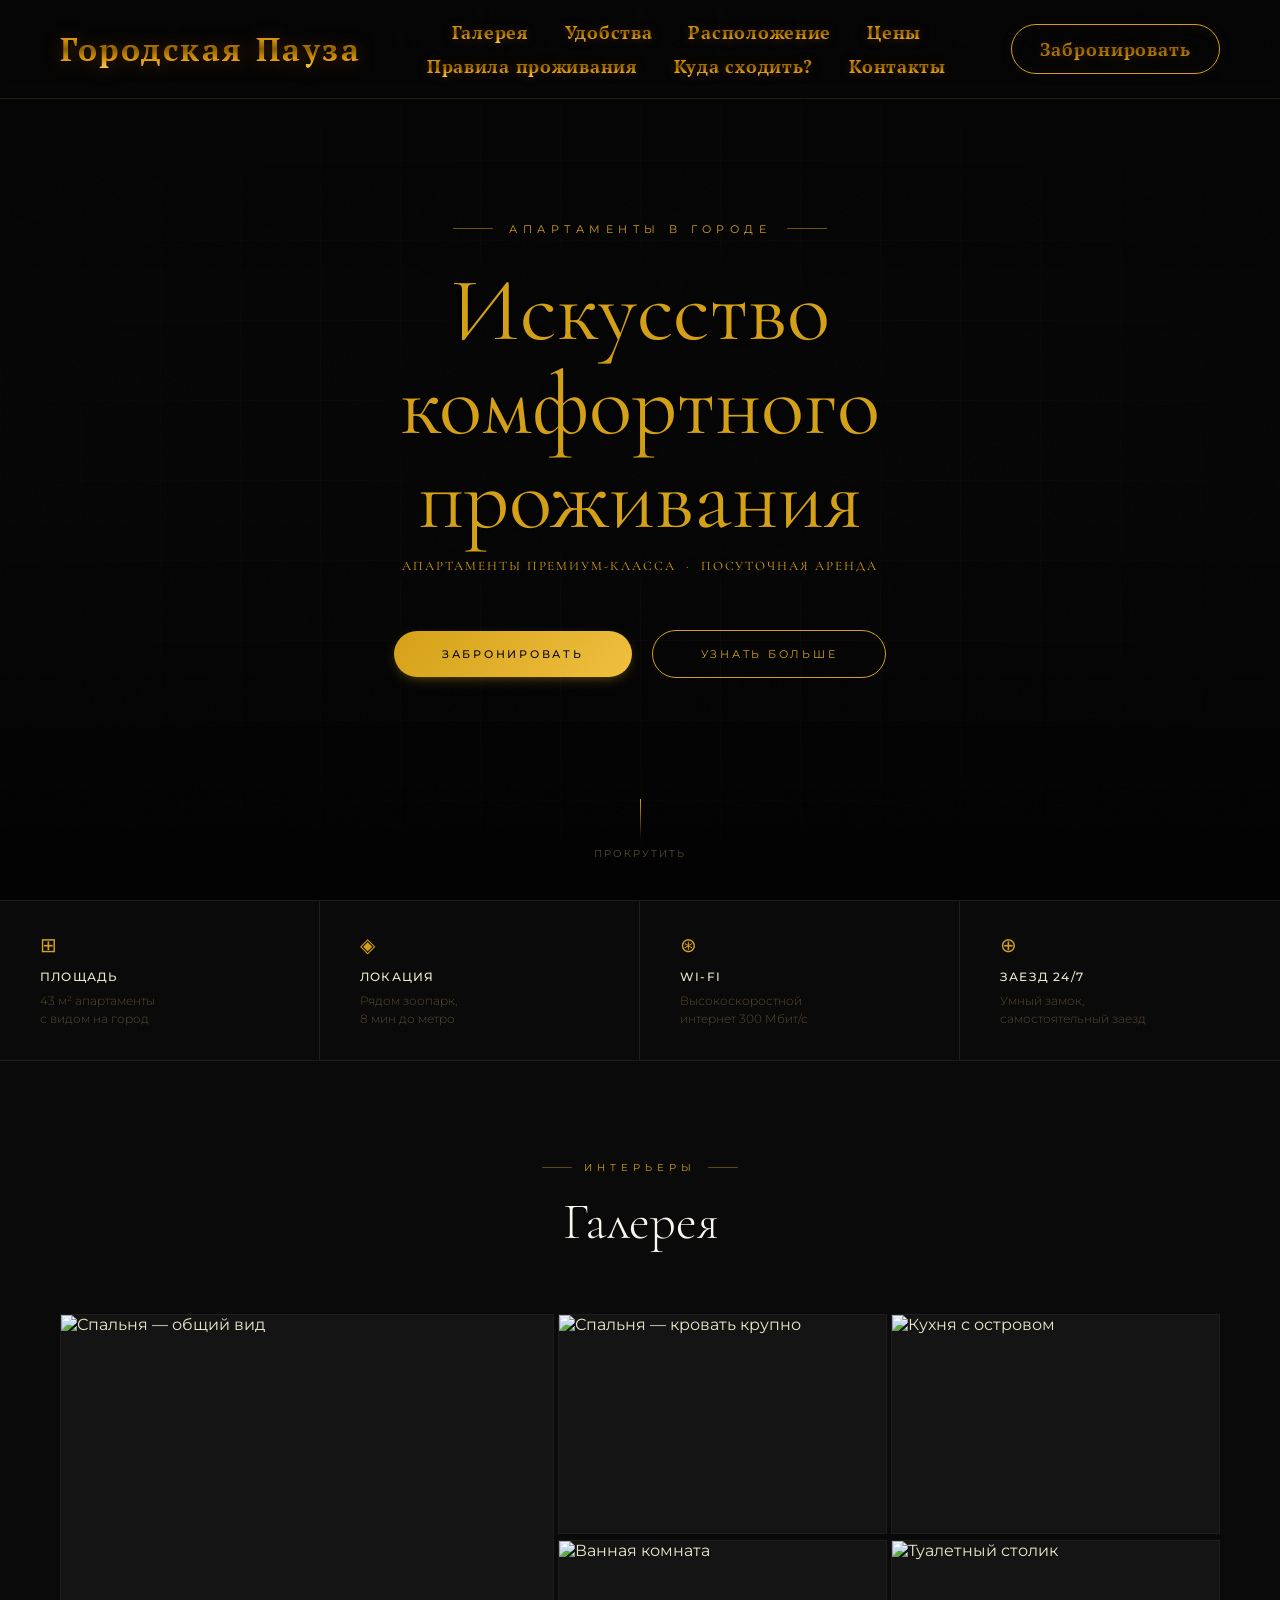
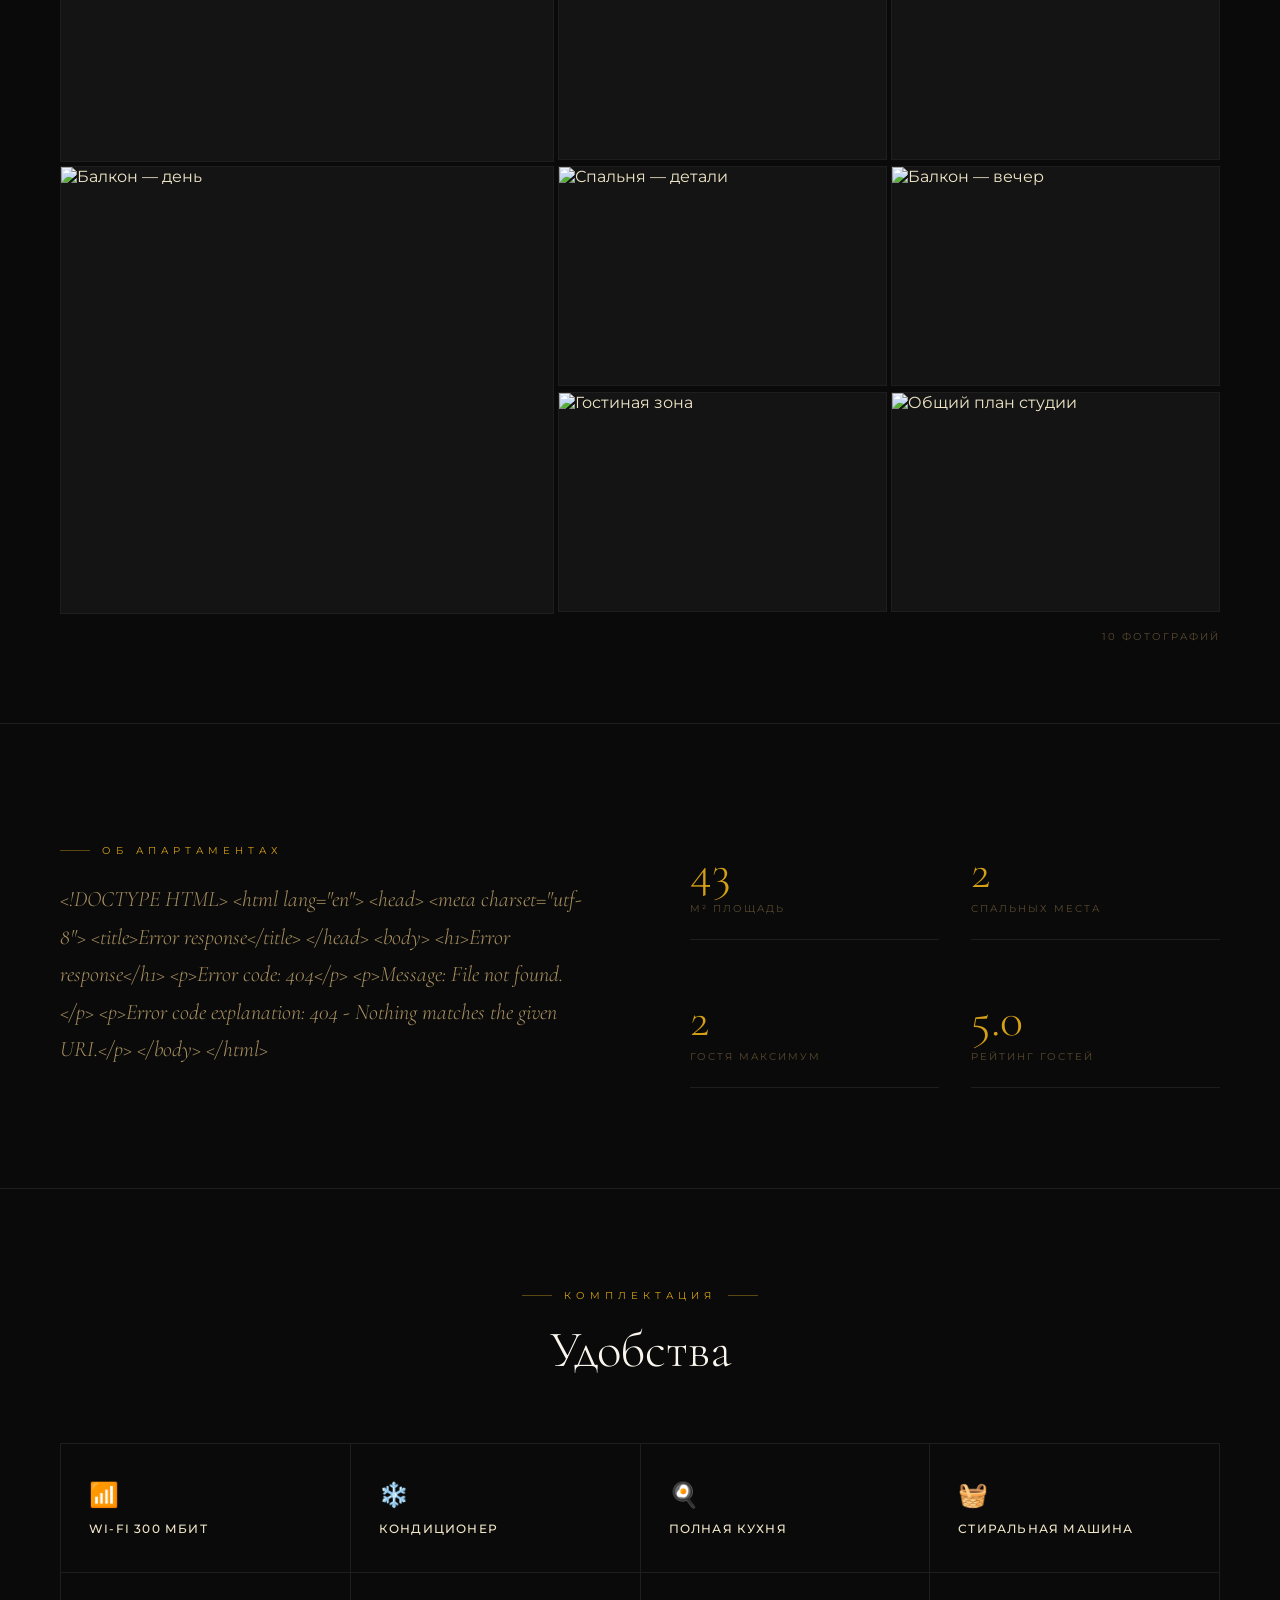
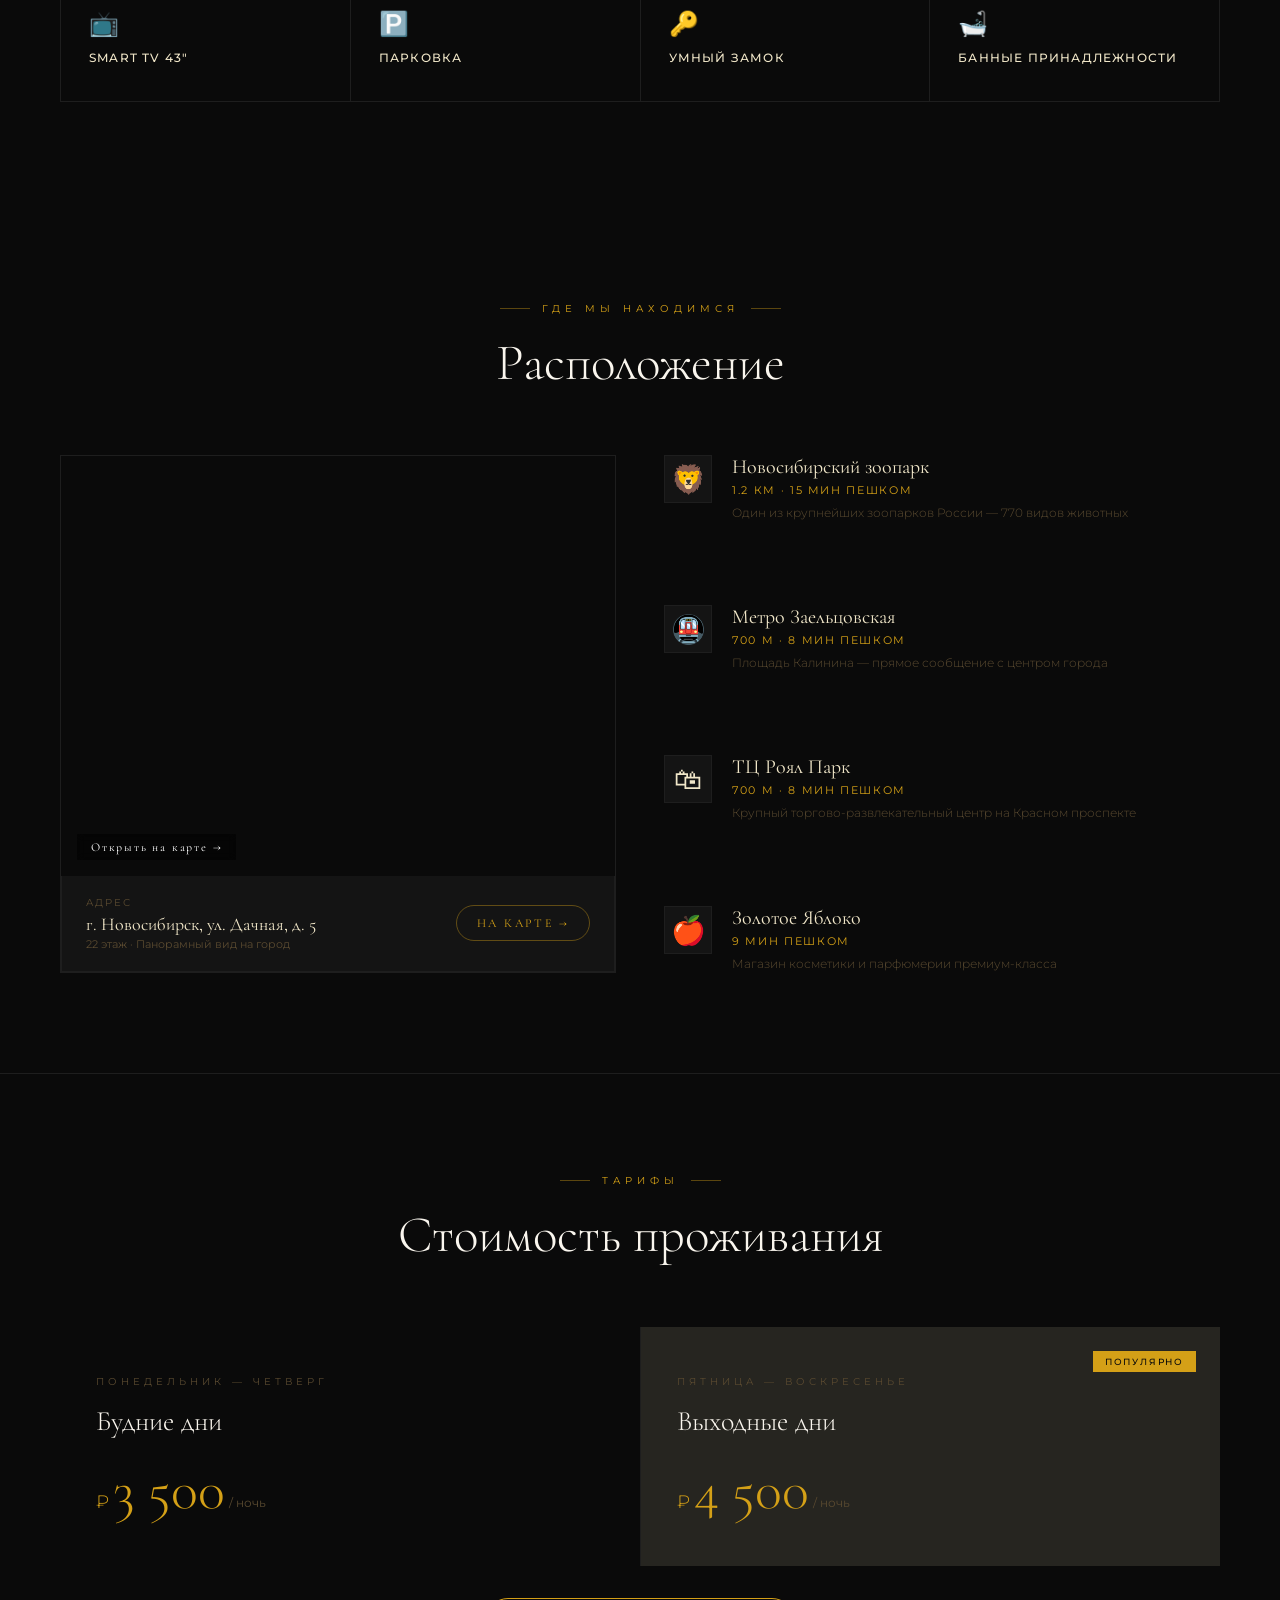
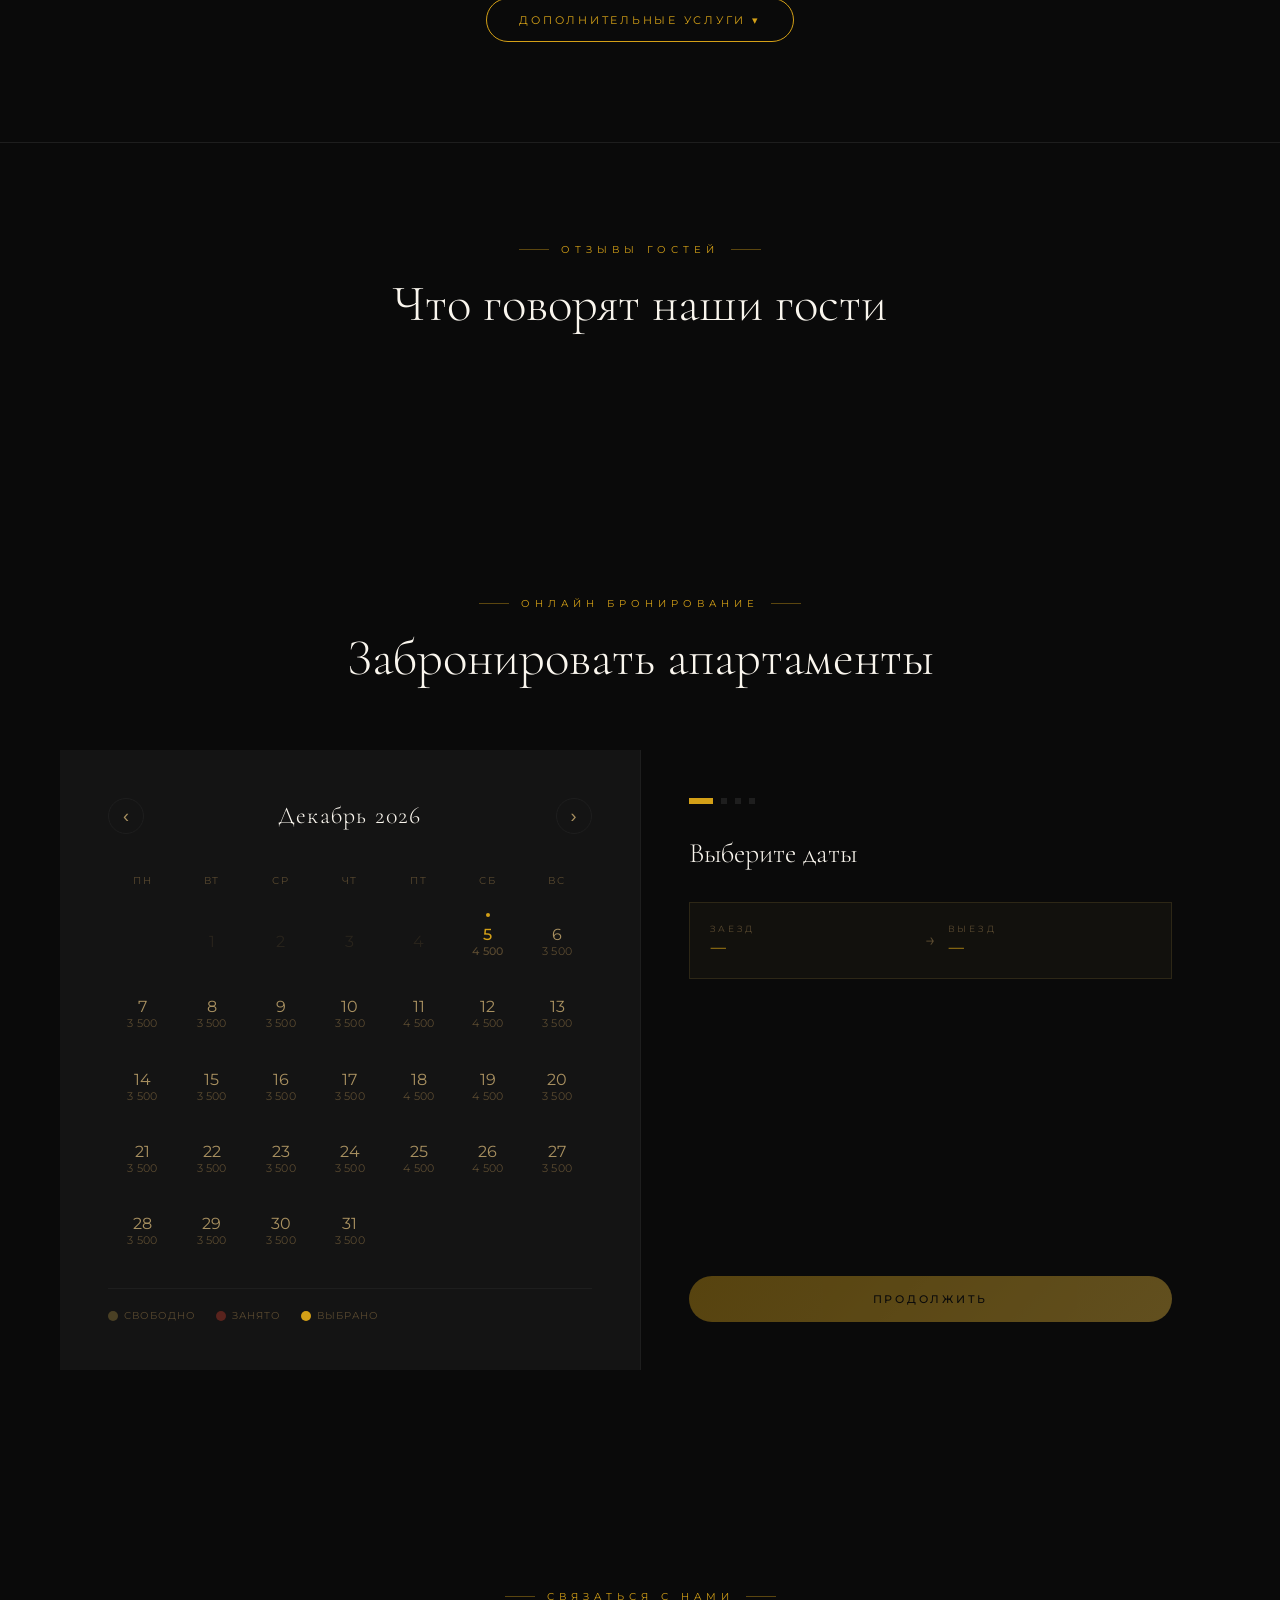
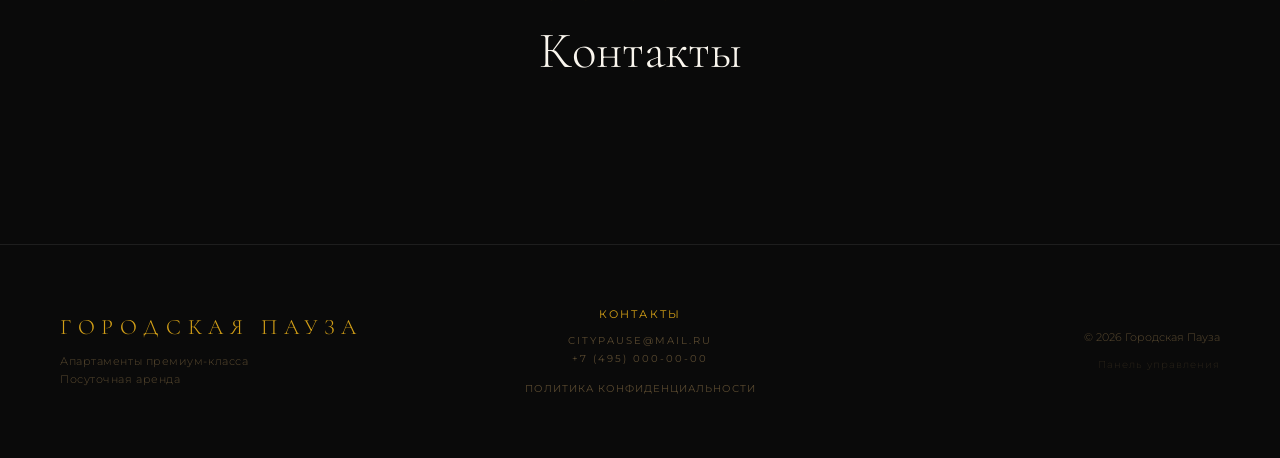
==== commit 28d2f78e: "White-label этап 1: шаблоны на подстановках, поле Основание права распоряжения, адрес сайта без жёст" ====
--- a/static/index.html
+++ b/static/index.html
@@ -422,6 +422,7 @@
 <link rel="stylesheet" href="/static/premium.css?v=20261101b">
 <script src="/static/buttons.js?v=20261025a" defer></script>
 <script src="/static/premium.js?v=20261031d" defer></script>
+<script src="/static/chat-widget.js?v=20261113a" defer></script>
 </head>
 <body>
 
@@ -1019,7 +1020,7 @@
 // API CONFIG — замените BASE_URL на URL вашего FastAPI сервера
 // ============================================================
 const API = {
-  BASE: 'https://citypause.ru',
+  BASE: location.origin,   // адрес текущего сайта (раньше был прописан вручную)
   prices:     () => fetch(`${API.BASE}/api/prices`).then(r=>r.json()),
   bookings:   () => fetch(`${API.BASE}/api/bookings`).then(r=>r.json()),
   doorCode:   () => fetch(`${API.BASE}/api/door-code`).then(r=>r.json()),
@@ -1415,7 +1416,7 @@
 }
 
 // Даты из каталога: /o/<адрес>?checkin=ГГГГ-ММ-ДД&checkout=ГГГГ-ММ-ДД подставляются в календарь,
-// если они корректны, не в прошлом, не короче 2 ночей и свободны. Иначе календарь остаётся пустым, как обычно.
+// если они корректны, не в прошлом, не короче минимального срока объекта и свободны. Иначе календарь остаётся пустым, как обычно.
 function applyDatesFromUrl(){
   try{
     const q = new URLSearchParams(location.search);
@@ -1423,7 +1424,7 @@
     const re = /^\d{4}-\d{2}-\d{2}$/;
     if(!a || !b || !re.test(a) || !re.test(b) || b <= a || isPast(a)) return;
     const nights = Math.round((new Date(b + 'T00:00:00') - new Date(a + 'T00:00:00')) / 86400000);
-    if(!(nights >= 2)) return;
+    if(!(nights >= (CONFIG.minNights || 2))) return;
     if(CONFIG.bookedDates.some(d => d >= a && d < b)) return;
     selStart = a; selEnd = b;
     const d = new Date(a + 'T00:00:00');
@@ -1471,6 +1472,7 @@
     const arr = Array.isArray(bk) ? bk : (bk.booked_dates || []);
     CONFIG.bookedDates    = arr.map(b => b.date || b).filter(Boolean);
     CONFIG.checkoutDates  = bk.checkout_dates || [];
+    CONFIG.minNights      = parseInt(bk.min_nights, 10) || 2;   // минимальный срок объекта
     // Дата выезда не блокируется — выезд в 12:00, заезд в 15:00
     CONFIG.bookedDates = CONFIG.bookedDates.filter(
       d => !CONFIG.checkoutDates.includes(d)
@@ -1911,13 +1913,19 @@
   requestAnimationFrame(step);
 }
 
+function minNightsText(n){
+  const m = n % 100, d = n % 10;
+  return n + ' ' + ((m >= 11 && m <= 14) ? 'ночей' : d === 1 ? 'ночь' : (d >= 2 && d <= 4) ? 'ночи' : 'ночей');
+}
+
 function updatePanel(){
   if(!selStart || !selEnd) return;
   const s = new Date(selStart + 'T00:00:00');
   const e = new Date(selEnd   + 'T00:00:00');
   const nights = Math.round((e - s) / 86400000);
-  if(nights < 2){
-    showToast('Минимальный срок бронирования — 2 ночи', 'err');
+  const minN = CONFIG.minNights || 2;   // минимум задаётся в админке для каждого объекта
+  if(nights < minN){
+    showToast('Минимальный срок бронирования — ' + minNightsText(minN), 'err');
     selEnd = null;
     renderCal();
     return;
@@ -2151,6 +2159,7 @@
     'ПАСПОРТ':        passport,
     'АДРЕС':          info.address || 'г. Новосибирск, ул. Дачная, д. 5, квартира 286, 22 этаж',
     'ВИД_ОБЪЕКТА':    info.object_kind || 'помещение',
+    'ОСНОВАНИЕ':      info.basis || 'правоустанавливающие документы',
     'ИМУЩЕСТВО':      info.inventory || '',
     'НОЧЕЙ':          String(nights),
     'ДАТА_ЗАЕЗДА':    fmt(bookingData.start),
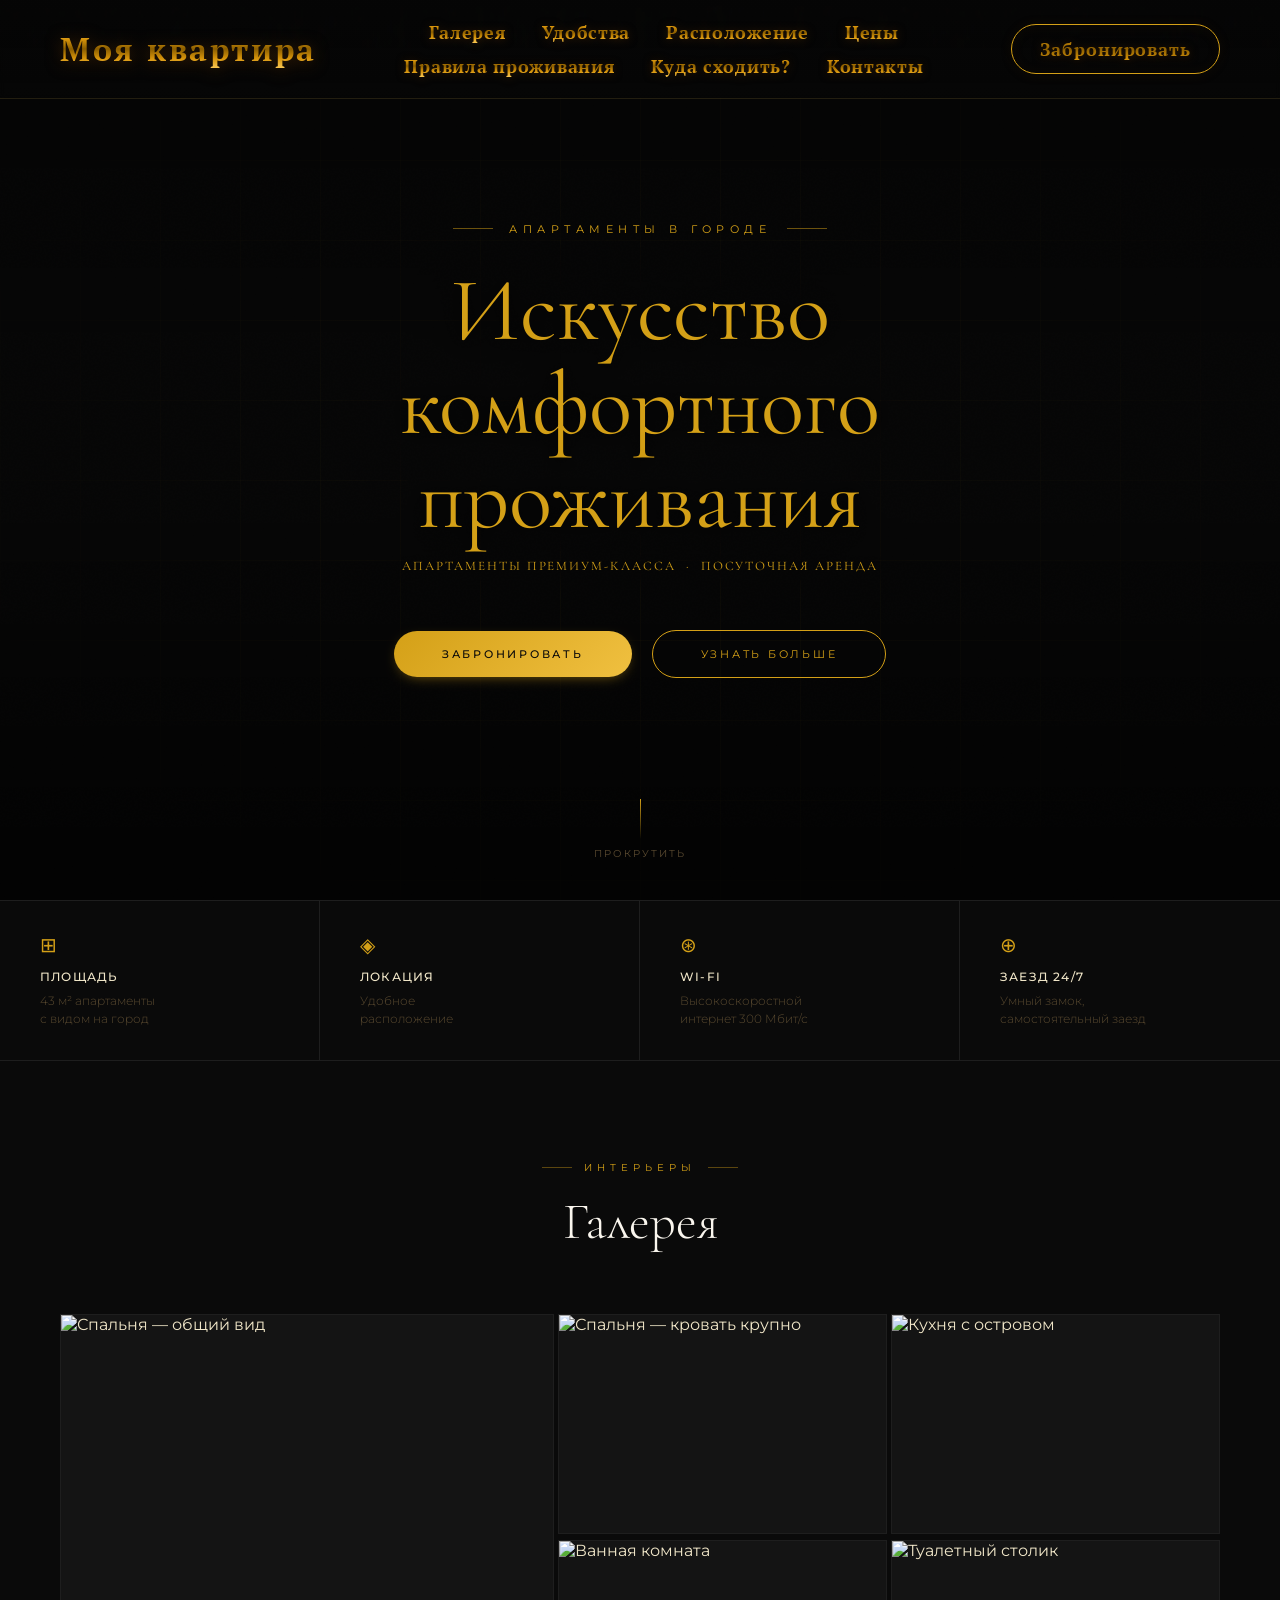
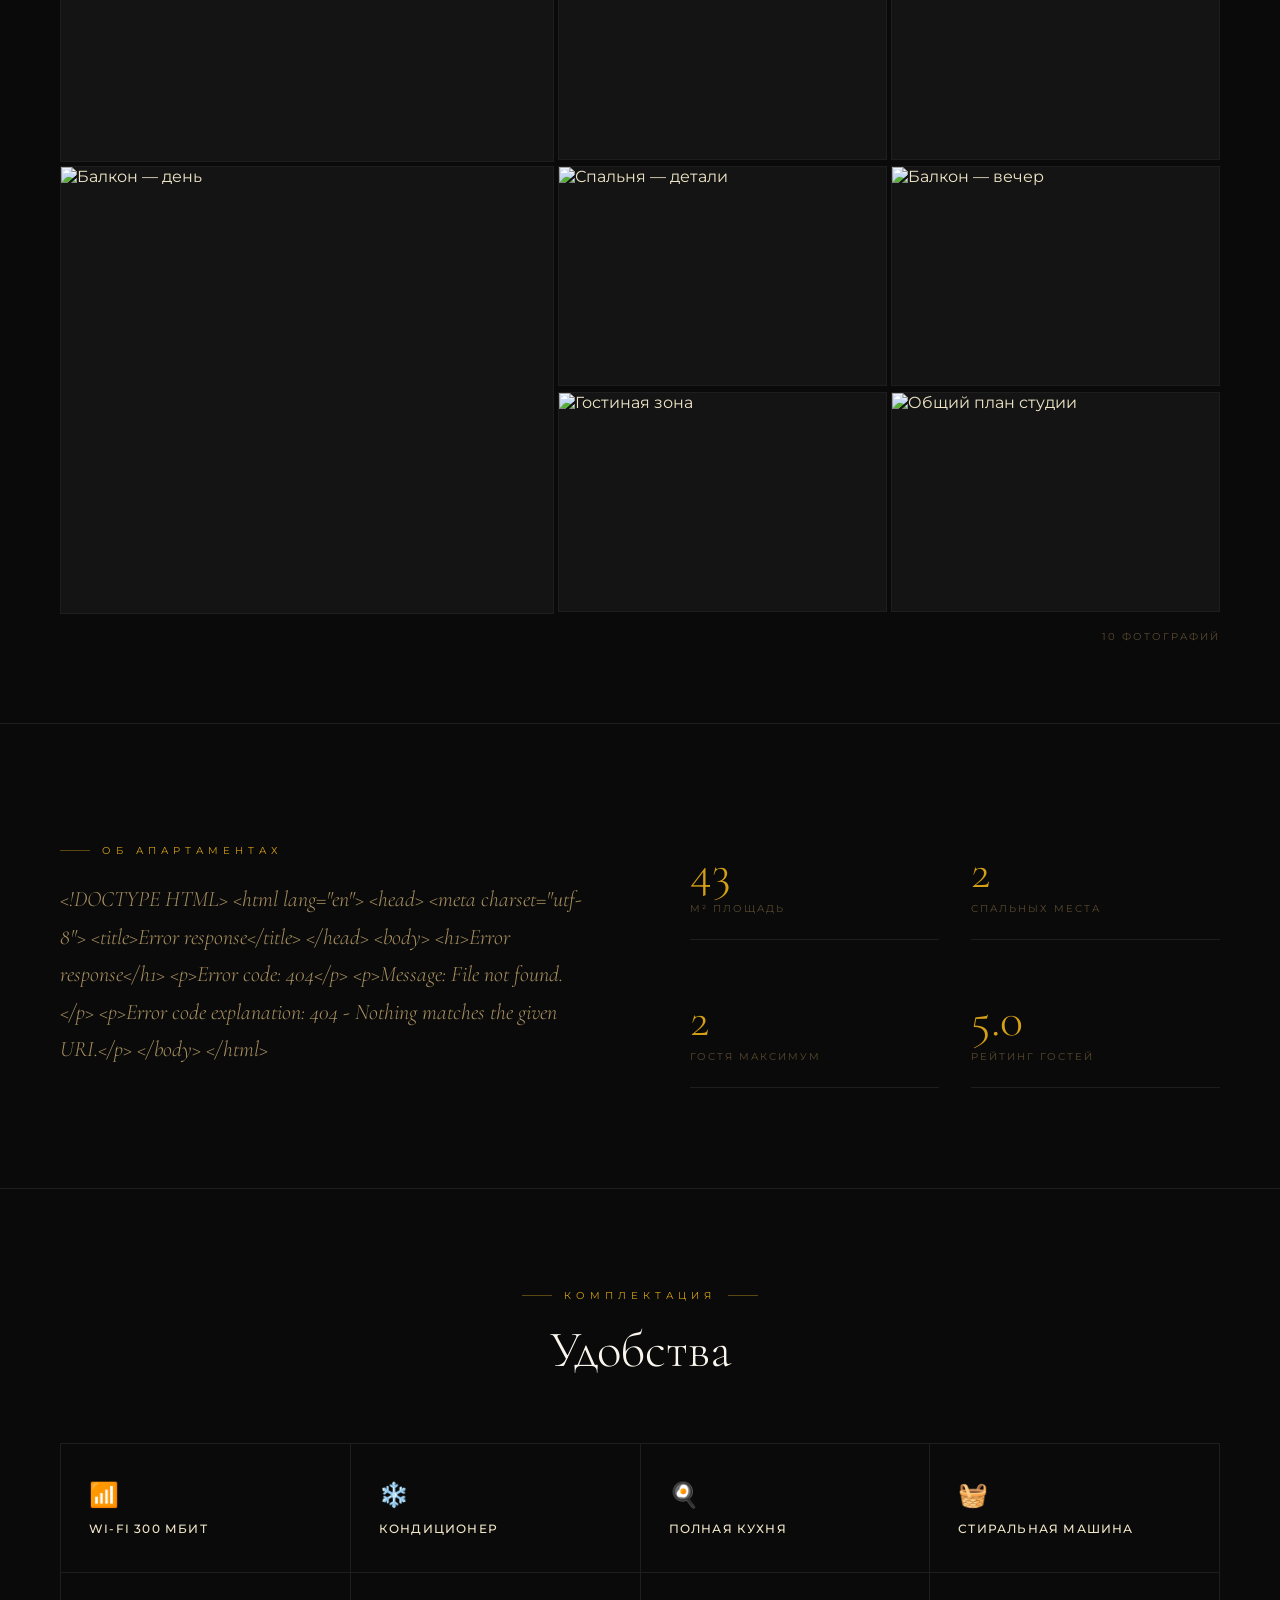
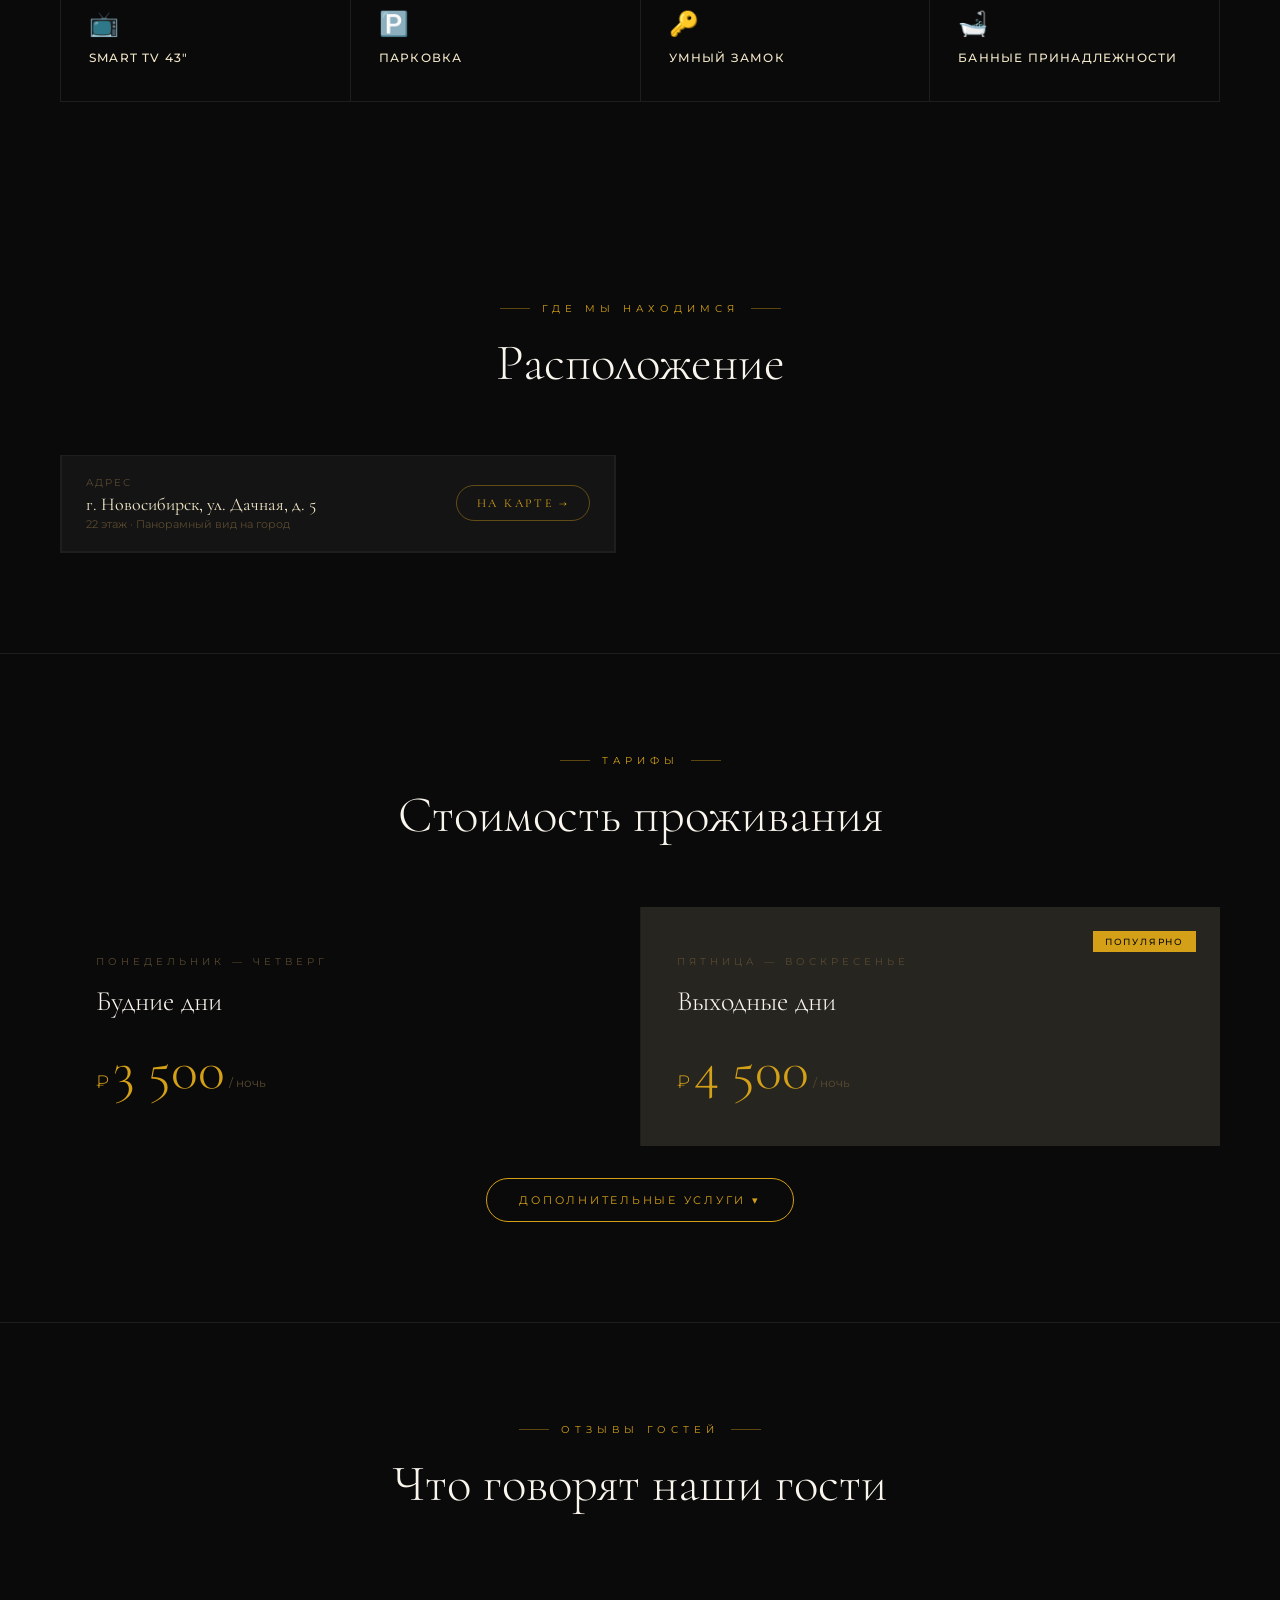
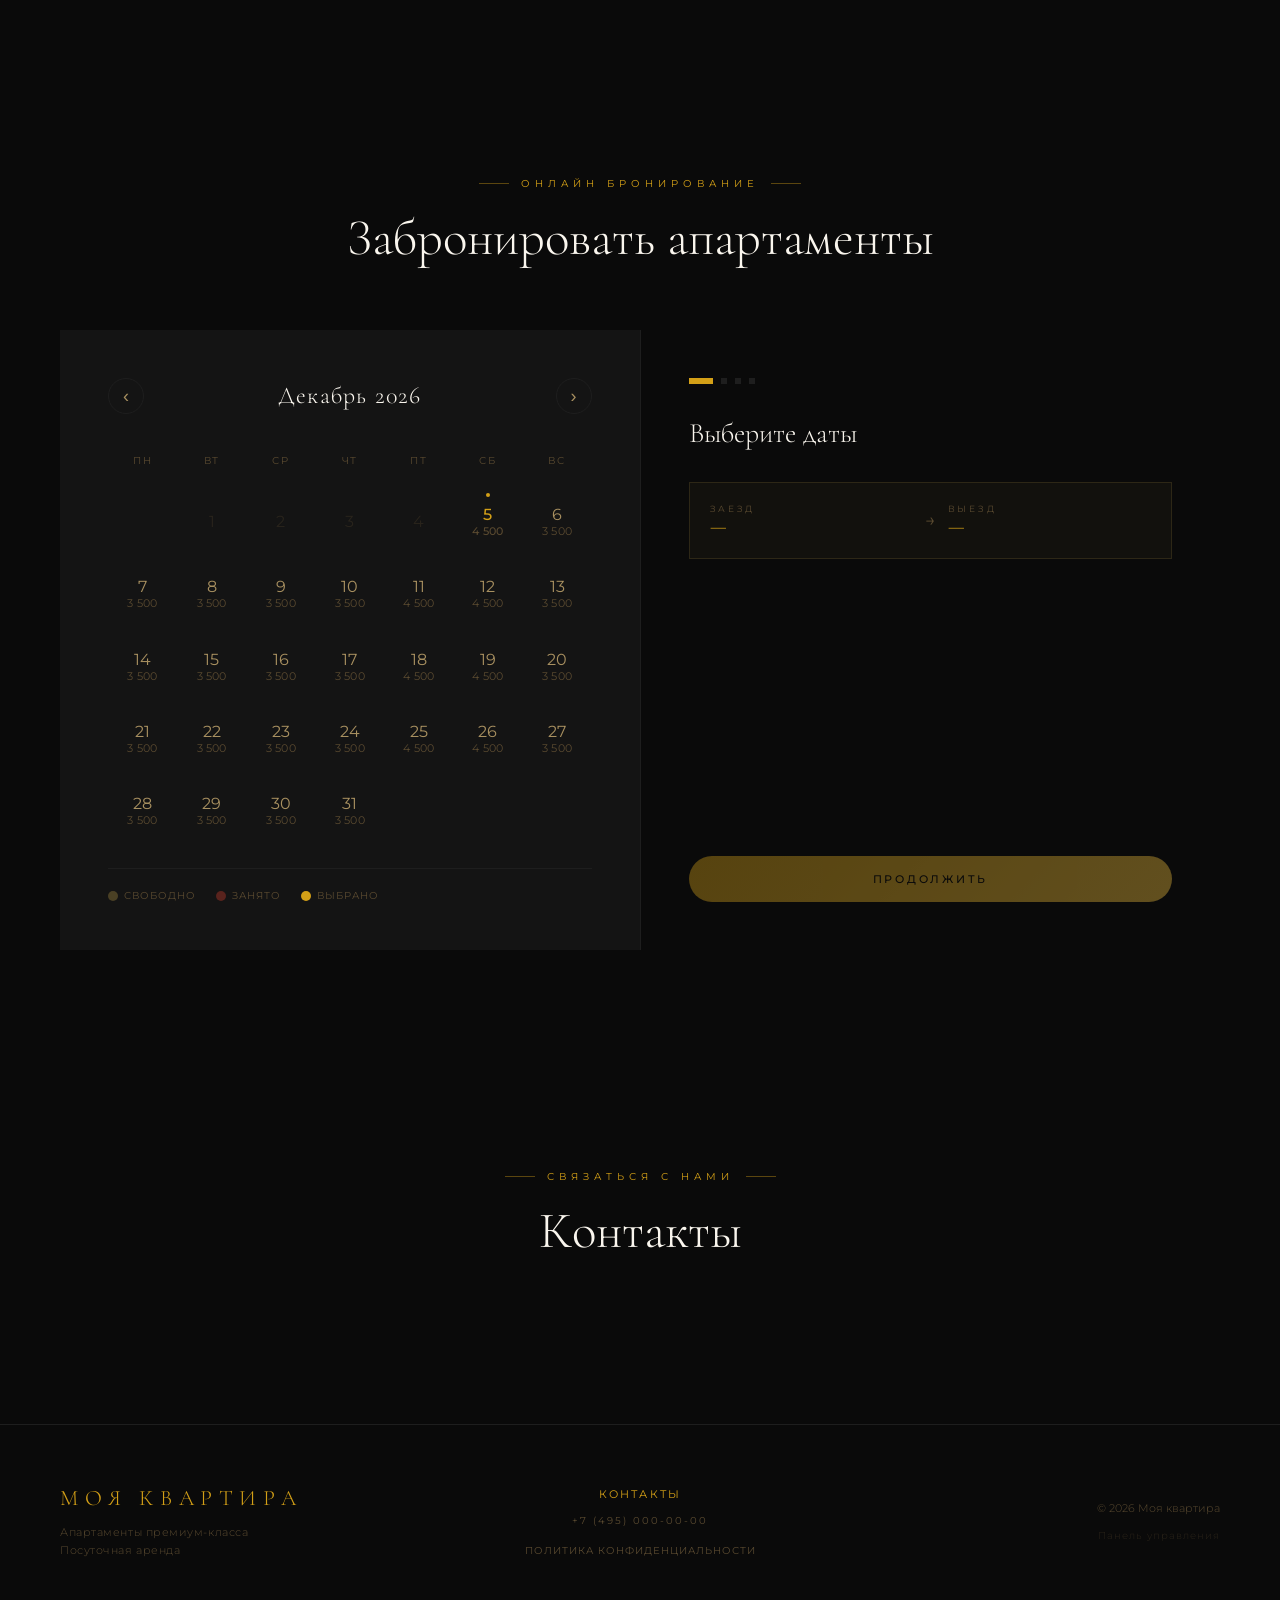
==== commit 1f681437: "White-label этап 2а: нейтральные значения по умолчанию, убраны зашитые данные из index.html" ====
--- a/static/index.html
+++ b/static/index.html
@@ -140,9 +140,12 @@
 .lightbox-img{max-width:90vw;max-height:85vh;object-fit:contain}
 .lb-close{position:absolute;top:24px;right:32px;background:none;border:none;color:var(--text-secondary);font-size:28px;cursor:pointer;transition:color .3s;z-index:10}
 .lb-close:hover{color:var(--gold)}
-.lb-nav{position:absolute;top:50%;transform:translateY(-50%);background:none;border:1px solid rgba(201,168,76,.3);color:var(--text-secondary);font-size:24px;cursor:pointer;transition:all .3s;padding:12px 18px}
-.lb-nav:hover{border-color:var(--gold);color:var(--gold)}
-.lb-prev{left:24px}.lb-next{right:24px}
+/* Стрелки окна просмотра фото: круглые, как стрелки на главной (hero) */
+.lightbox button.lb-nav{position:absolute;top:50%;transform:translateY(-50%);z-index:10;width:52px;height:52px;border-radius:50%;border:1px solid rgba(201,168,76,.45);background:rgba(0,0,0,.35);color:var(--gold);display:flex;align-items:center;justify-content:center;cursor:pointer;padding:0;font-size:0;opacity:.75;transition:opacity .25s,background .25s,border-color .25s}
+.lightbox button.lb-nav:hover,.lightbox button.lb-nav:focus-visible{opacity:1;background:rgba(0,0,0,.6);border-color:var(--gold)}
+.lb-nav svg{width:22px;height:22px;display:block}
+.lb-prev{left:28px}.lb-next{right:28px}
+@media(max-width:600px){.lightbox button.lb-nav{width:40px;height:40px}.lb-nav svg{width:18px;height:18px}.lb-prev{left:12px}.lb-next{right:12px}}
 .lb-caption{position:absolute;bottom:24px;left:50%;transform:translateX(-50%);font-size:11px;letter-spacing:.2em;color:var(--text-muted);text-transform:uppercase}
 
 /* ABOUT */
@@ -428,7 +431,7 @@
 
 <!-- HEADER -->
 <header id="mainHeader">
-  <div class="logo-box"><a href="#" class="logo">Городская Пауза</a><a href="/apartments" class="catalog-link js-catalog-link" style="display:none">Квартиры</a></div>
+  <div class="logo-box"><a href="#" class="logo">Моя квартира</a><a href="/apartments" class="catalog-link js-catalog-link" style="display:none">Квартиры</a></div>
   <nav>
     <div class="nav-row">
       <a href="#gallery" id="navLabel-gallery">Галерея</a>
@@ -488,7 +491,7 @@
 <!-- FEATURES STRIP -->
 <div class="features-strip">
   <div class="feature-item"><div class="feature-icon">⊞</div><div class="feature-title">Площадь</div><div class="feature-desc">43 м² апартаменты<br>с видом на город</div></div>
-  <div class="feature-item"><div class="feature-icon">◈</div><div class="feature-title">Локация</div><div class="feature-desc">Рядом зоопарк,<br>8 мин до метро</div></div>
+  <div class="feature-item"><div class="feature-icon">◈</div><div class="feature-title">Локация</div><div class="feature-desc">Удобное<br>расположение</div></div>
   <div class="feature-item"><div class="feature-icon">⊛</div><div class="feature-title">Wi-Fi</div><div class="feature-desc">Высокоскоростной<br>интернет 300 Мбит/с</div></div>
   <div class="feature-item"><div class="feature-icon">⊕</div><div class="feature-title">Заезд 24/7</div><div class="feature-desc">Умный замок,<br>самостоятельный заезд</div></div>
 </div>
@@ -512,9 +515,9 @@
 <!-- LIGHTBOX -->
 <div class="lightbox" id="lightbox">
   <button class="lb-close" onclick="closeLB()">✕</button>
-  <button class="lb-nav lb-prev" onclick="lbNav(-1)">‹</button>
+  <button class="lb-nav lb-prev" onclick="lbNav(-1)" aria-label="Предыдущее фото"><svg viewBox="0 0 24 24" fill="none" stroke="currentColor" stroke-width="1.6" stroke-linecap="round" stroke-linejoin="round"><path d="M15 5l-7 7 7 7"/></svg></button>
   <img class="lightbox-img" id="lbImg" src="" alt="">
-  <button class="lb-nav lb-next" onclick="lbNav(1)">›</button>
+  <button class="lb-nav lb-next" onclick="lbNav(1)" aria-label="Следующее фото"><svg viewBox="0 0 24 24" fill="none" stroke="currentColor" stroke-width="1.6" stroke-linecap="round" stroke-linejoin="round"><path d="M9 5l7 7-7 7"/></svg></button>
   <div class="lb-caption" id="lbCaption"></div>
 </div>
 
@@ -565,8 +568,8 @@
     </div>
     <div class="location-grid reveal">
       <div class="location-map">
-        <a id="locationMapLink" href="https://yandex.ru/maps/65/novosibirsk/?ll=82.9043%2C55.0546&z=15&pt=82.9043%2C55.0546" target="_blank" style="display:block;position:relative;text-decoration:none;overflow:hidden">
-          <iframe id="locationMapFrame" src="https://yandex.ru/map-widget/v1/?ll=82.9043%2C55.0546&z=15&pt=82.9043%2C55.0546%2Cpm2rdl~Городская+Пауза&lang=ru_RU&from=mapframe" width="100%" height="420" style="border:0;display:block;pointer-events:none" frameborder="0" allowfullscreen></iframe>
+        <a id="locationMapLink" href="#" target="_blank" style="display:none;position:relative;text-decoration:none;overflow:hidden">
+          <iframe id="locationMapFrame" width="100%" height="420" style="border:0;display:block;pointer-events:none;visibility:hidden" frameborder="0" allowfullscreen></iframe>
           <img id="locationMapImg" src="" style="width:100%;height:420px;object-fit:cover;display:none;position:absolute;top:0;left:0">
           <div style="position:absolute;inset:0;cursor:pointer;display:flex;align-items:flex-end;justify-content:flex-start;padding:16px">
             <div style="font-family:'Cormorant Garamond',serif;font-size:12px;letter-spacing:.15em;color:#fff;background:rgba(0,0,0,.5);padding:6px 14px;backdrop-filter:blur(4px)">Открыть на карте →</div>
@@ -582,38 +585,6 @@
         </div>
       </div>
       <div class="location-points" id="locationPointsGrid">
-        <div class="loc-point reveal">
-          <div class="loc-icon">🦁</div>
-          <div class="loc-info">
-            <div class="loc-name">Новосибирский зоопарк</div>
-            <div class="loc-dist">1.2 км · 15 мин пешком</div>
-            <div class="loc-desc">Один из крупнейших зоопарков России — 770 видов животных</div>
-          </div>
-        </div>
-        <div class="loc-point reveal">
-          <div class="loc-icon">🚇</div>
-          <div class="loc-info">
-            <div class="loc-name">Метро Заельцовская</div>
-            <div class="loc-dist">700 м · 8 мин пешком</div>
-            <div class="loc-desc">Площадь Калинина — прямое сообщение с центром города</div>
-          </div>
-        </div>
-        <div class="loc-point reveal">
-          <div class="loc-icon">🛍</div>
-          <div class="loc-info">
-            <div class="loc-name">ТЦ Роял Парк</div>
-            <div class="loc-dist">700 м · 8 мин пешком</div>
-            <div class="loc-desc">Крупный торгово-развлекательный центр на Красном проспекте</div>
-          </div>
-        </div>
-        <div class="loc-point reveal">
-          <div class="loc-icon">🍎</div>
-          <div class="loc-info">
-            <div class="loc-name">Золотое Яблоко</div>
-            <div class="loc-dist">9 мин пешком</div>
-            <div class="loc-desc">Магазин косметики и парфюмерии премиум-класса</div>
-          </div>
-        </div>
       </div>
     </div>
   </div>
@@ -940,18 +911,18 @@
 
 <footer>
   <div>
-    <div class="footer-brand">Городская Пауза</div>
+    <div class="footer-brand">Моя квартира</div>
     <div style="margin-top:12px;font-size:11px;color:var(--text-muted);font-weight:300;letter-spacing:.05em;line-height:1.7">Апартаменты премиум-класса<br>Посуточная аренда</div>
   </div>
   <div class="footer-c">
     <div style="color:var(--gold);font-size:11px;letter-spacing:.2em;margin-bottom:8px">КОНТАКТЫ</div>
-    <div><a id="footerEmail" href="mailto:citypause@mail.ru" style="color:var(--text-muted);text-decoration:none">citypause@mail.ru</a></div>
+    <div><a id="footerEmail" href="#" style="color:var(--text-muted);text-decoration:none"></a></div>
     <div><a id="footerPhone" href="tel:+74950000000" style="color:var(--text-muted);text-decoration:none">+7 (495) 000-00-00</a></div>
     <div><a id="footerTelegram" href="#" style="color:var(--text-muted);text-decoration:none" target="_blank"></a></div>
     <div style="margin-top:12px"><a href="/static/privacy.html" style="font-size:10px;color:var(--text-muted);text-decoration:none;letter-spacing:.1em;transition:color .3s" onmouseover="this.style.color='var(--gold)'" onmouseout="this.style.color='var(--text-muted)'">Политика конфиденциальности</a></div>
   </div>
   <div class="footer-r">
-    <div id="footerCopy">© 2026 Городская Пауза</div>
+    <div id="footerCopy">© 2026 Моя квартира</div>
     <div style="margin-top:8px"><a href="/static/admin.html" style="color:var(--text-muted);text-decoration:none;font-size:10px;letter-spacing:.1em;opacity:.4;transition:opacity .3s" onmouseover="this.style.opacity=1" onmouseout="this.style.opacity=.4">Панель управления</a></div>
   </div>
 </footer>
@@ -1308,7 +1279,7 @@
     document.documentElement.style.setProperty('--gold-muted', theme.muted);
     document.documentElement.style.setProperty('--accent-gradient', theme.gradient);
 
-    const siteName = settings.site_name || 'Городская Пауза';
+    const siteName = settings.site_name || 'Моя квартира';
     document.title = `${siteName} — Апартаменты посуточно`;
     document.querySelectorAll('.logo').forEach(el => el.textContent = siteName);
     document.querySelectorAll('.footer-brand').forEach(el => el.textContent = siteName);
@@ -1407,7 +1378,10 @@
         mapImg.src = `/data/photos/${settings.map_photo}`;
         mapImg.style.display = 'block';
       }
-      if(mapLink && settings.map_url) mapLink.href = settings.map_url;
+      if(mapLink) {
+        mapLink.style.display = 'block';
+        if(settings.map_url) mapLink.href = settings.map_url; else mapLink.removeAttribute('href');
+      }
     }
   } catch(e) {}
   // дожидаемся шрифтов из настроек (но не дольше 1,5 сек) и только потом показываем страницу
@@ -1662,7 +1636,7 @@
   function makeItem(p, i) {
     return `<div class="gitem" onclick="openLB(${i})">
       <img src="${p.src}" alt="${p.label}" loading="lazy" style="width:100%;height:100%;object-fit:cover;display:block;transition:transform .6s">
-      <div class="goverlay"><div class="goverlay-plus">+</div></div>
+      <div class="goverlay"></div>
     </div>`;
   }
 
@@ -2154,10 +2128,10 @@
   const info = await loadContractInfo();
   const data = {
     'ДАТА_ДОГОВОРА':  today,
-    'АРЕНДОДАТЕЛЬ':   info.landlord || 'Городская Пауза',
+    'АРЕНДОДАТЕЛЬ':   info.landlord || '',
     'ФИО':            name,
     'ПАСПОРТ':        passport,
-    'АДРЕС':          info.address || 'г. Новосибирск, ул. Дачная, д. 5, квартира 286, 22 этаж',
+    'АДРЕС':          info.address || '',
     'ВИД_ОБЪЕКТА':    info.object_kind || 'помещение',
     'ОСНОВАНИЕ':      info.basis || 'правоустанавливающие документы',
     'ИМУЩЕСТВО':      info.inventory || '',
@@ -2168,8 +2142,8 @@
     'ЦЕНА_В_СУТКИ':   perNight.toLocaleString('ru'),
     'ИТОГО':          total.toLocaleString('ru'),
     'ДЕПОЗИТ':        info.deposit ? Number(info.deposit).toLocaleString('ru-RU') : '6 000',
-    'EMAIL':          info.email || 'citypause@mail.ru',
-    'САЙТ':           info.domain || 'citypause.ru',
+    'EMAIL':          info.email || '',
+    'САЙТ':           info.domain || location.hostname,
     'НОМЕР_БРОНИ':    'будет присвоен после оплаты',
   };
 
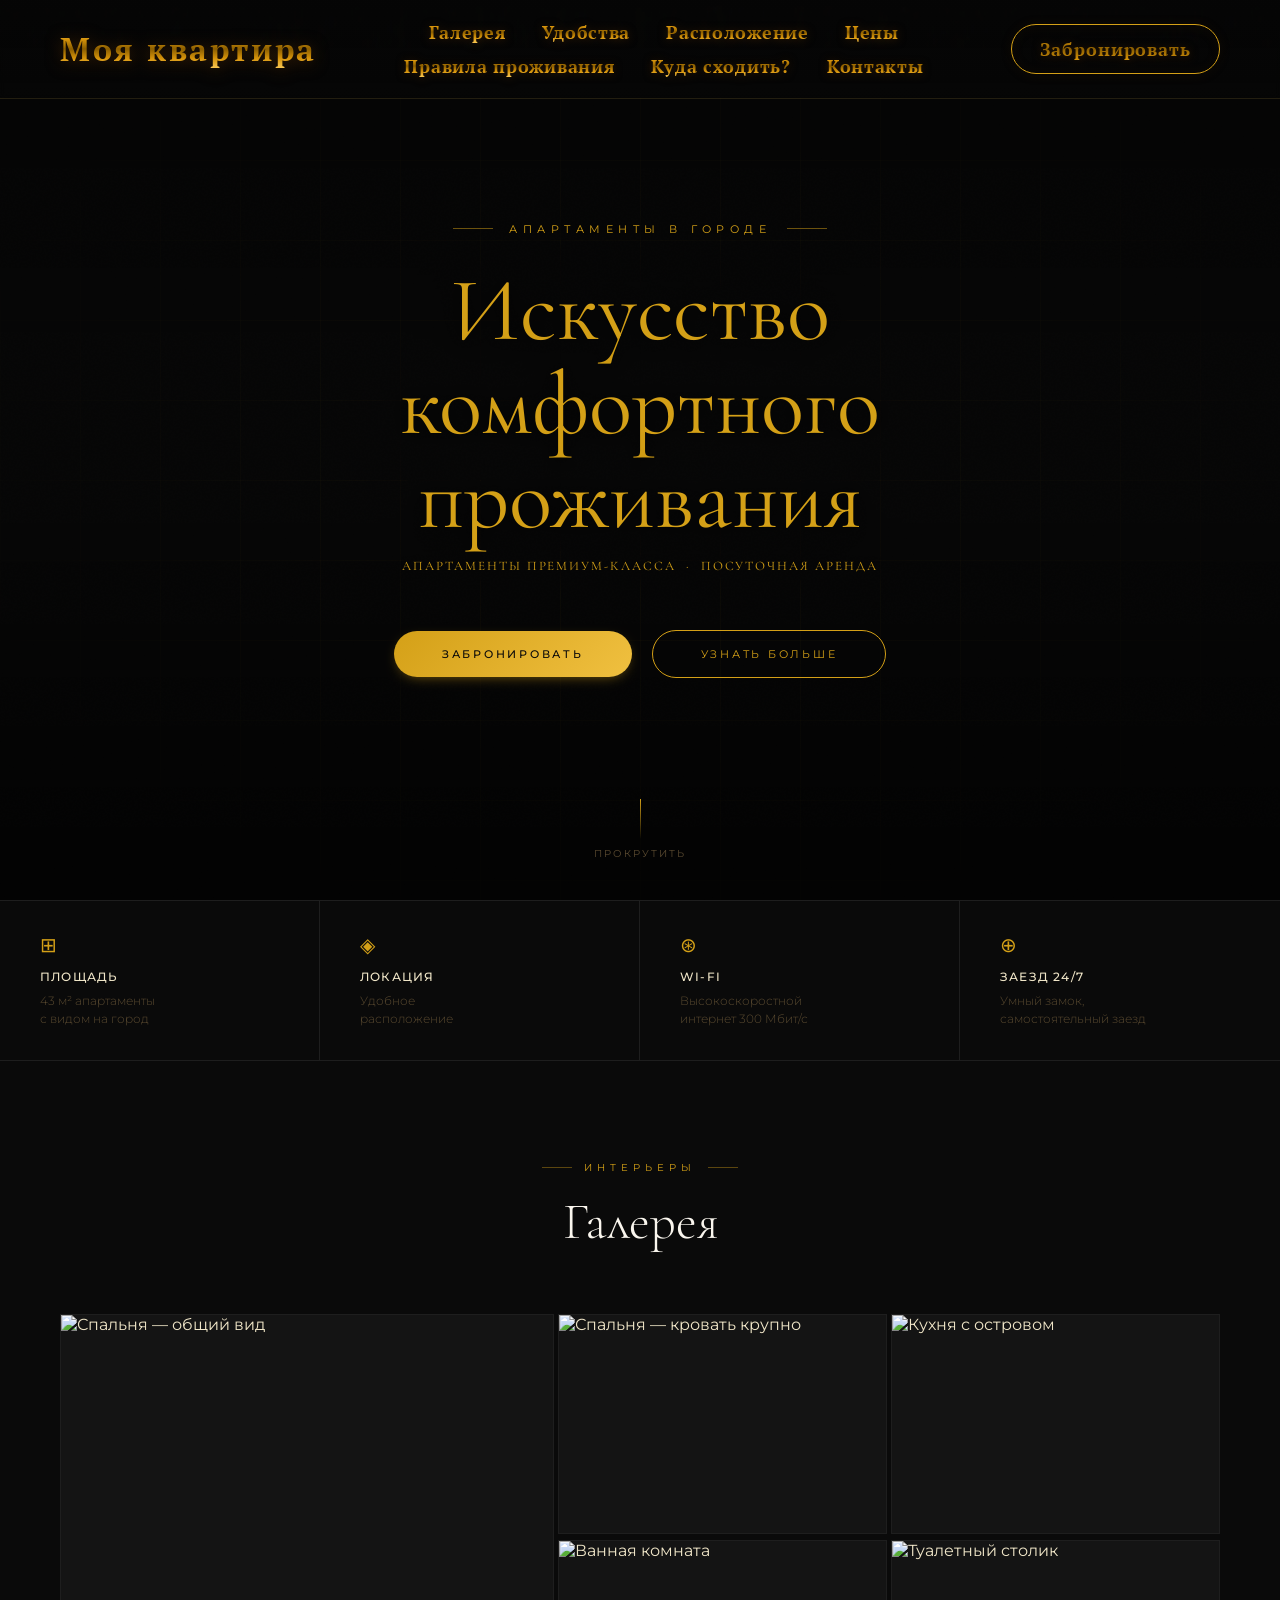
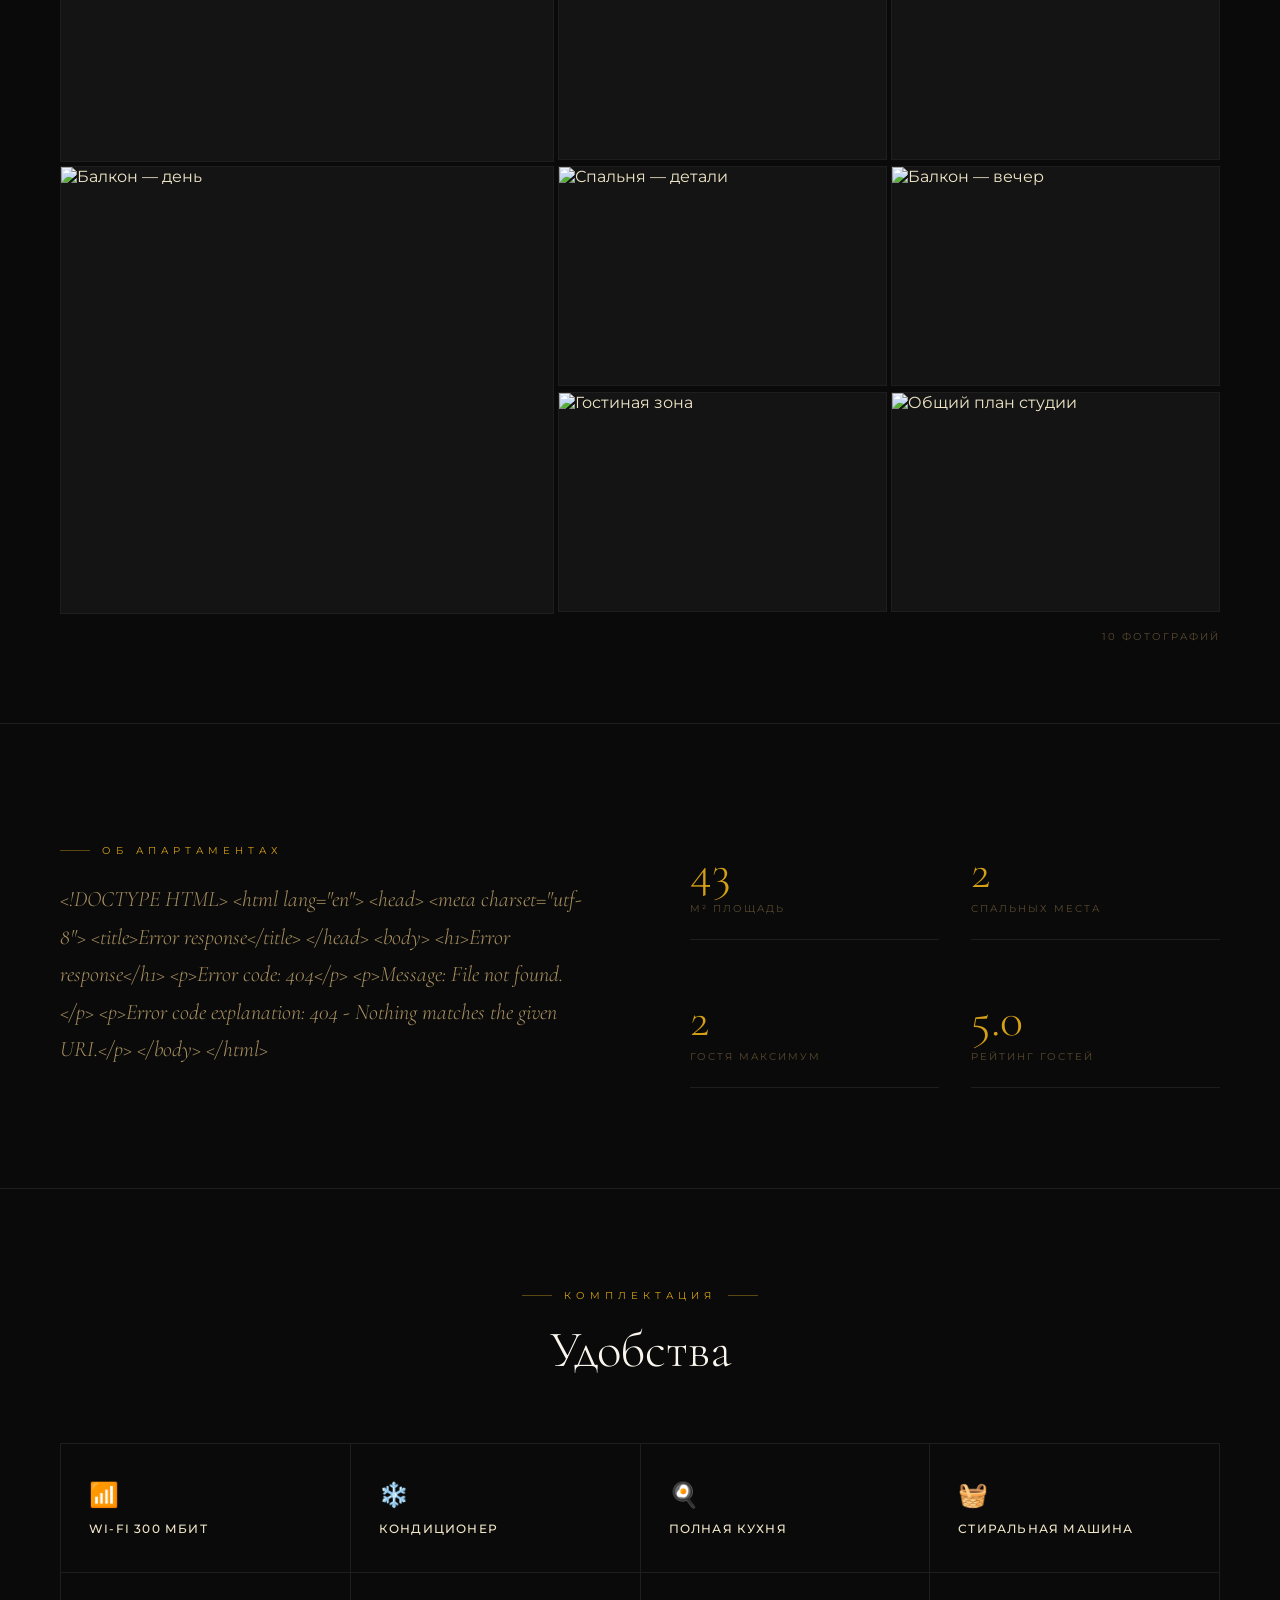
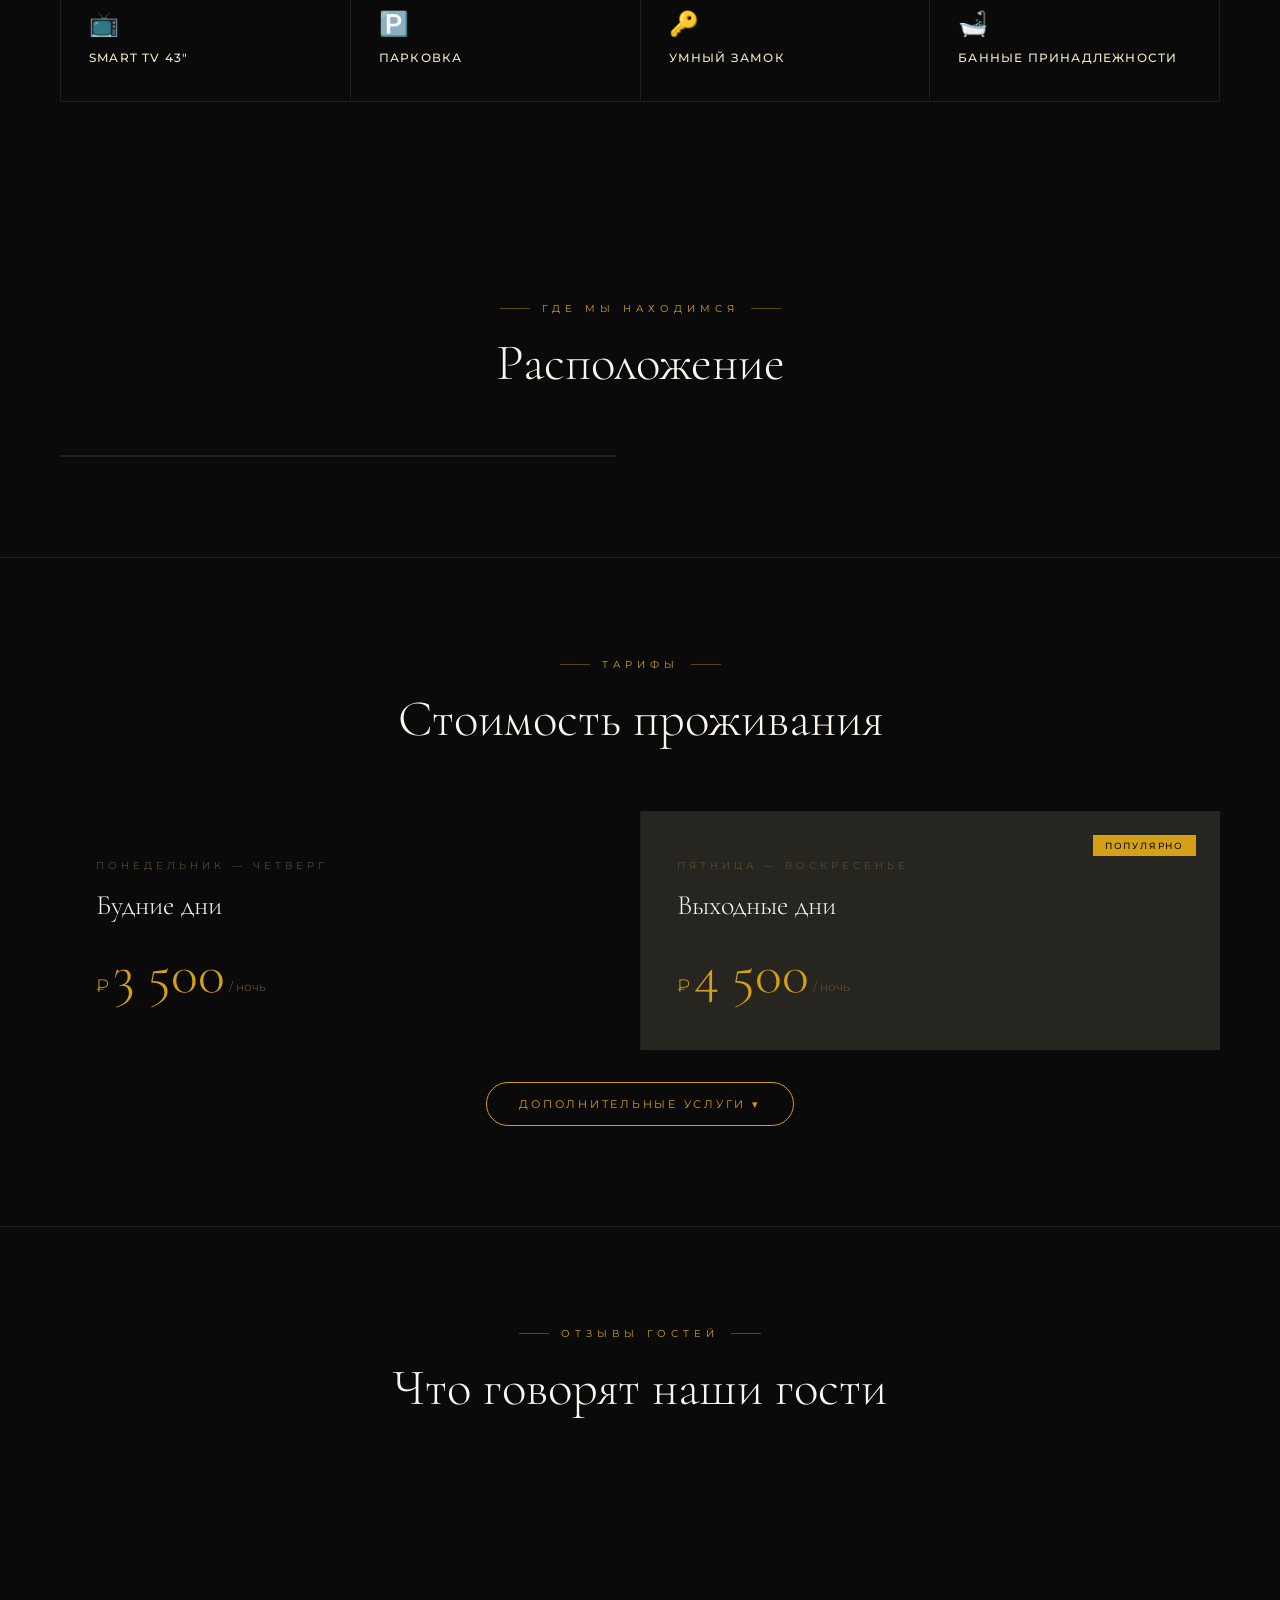
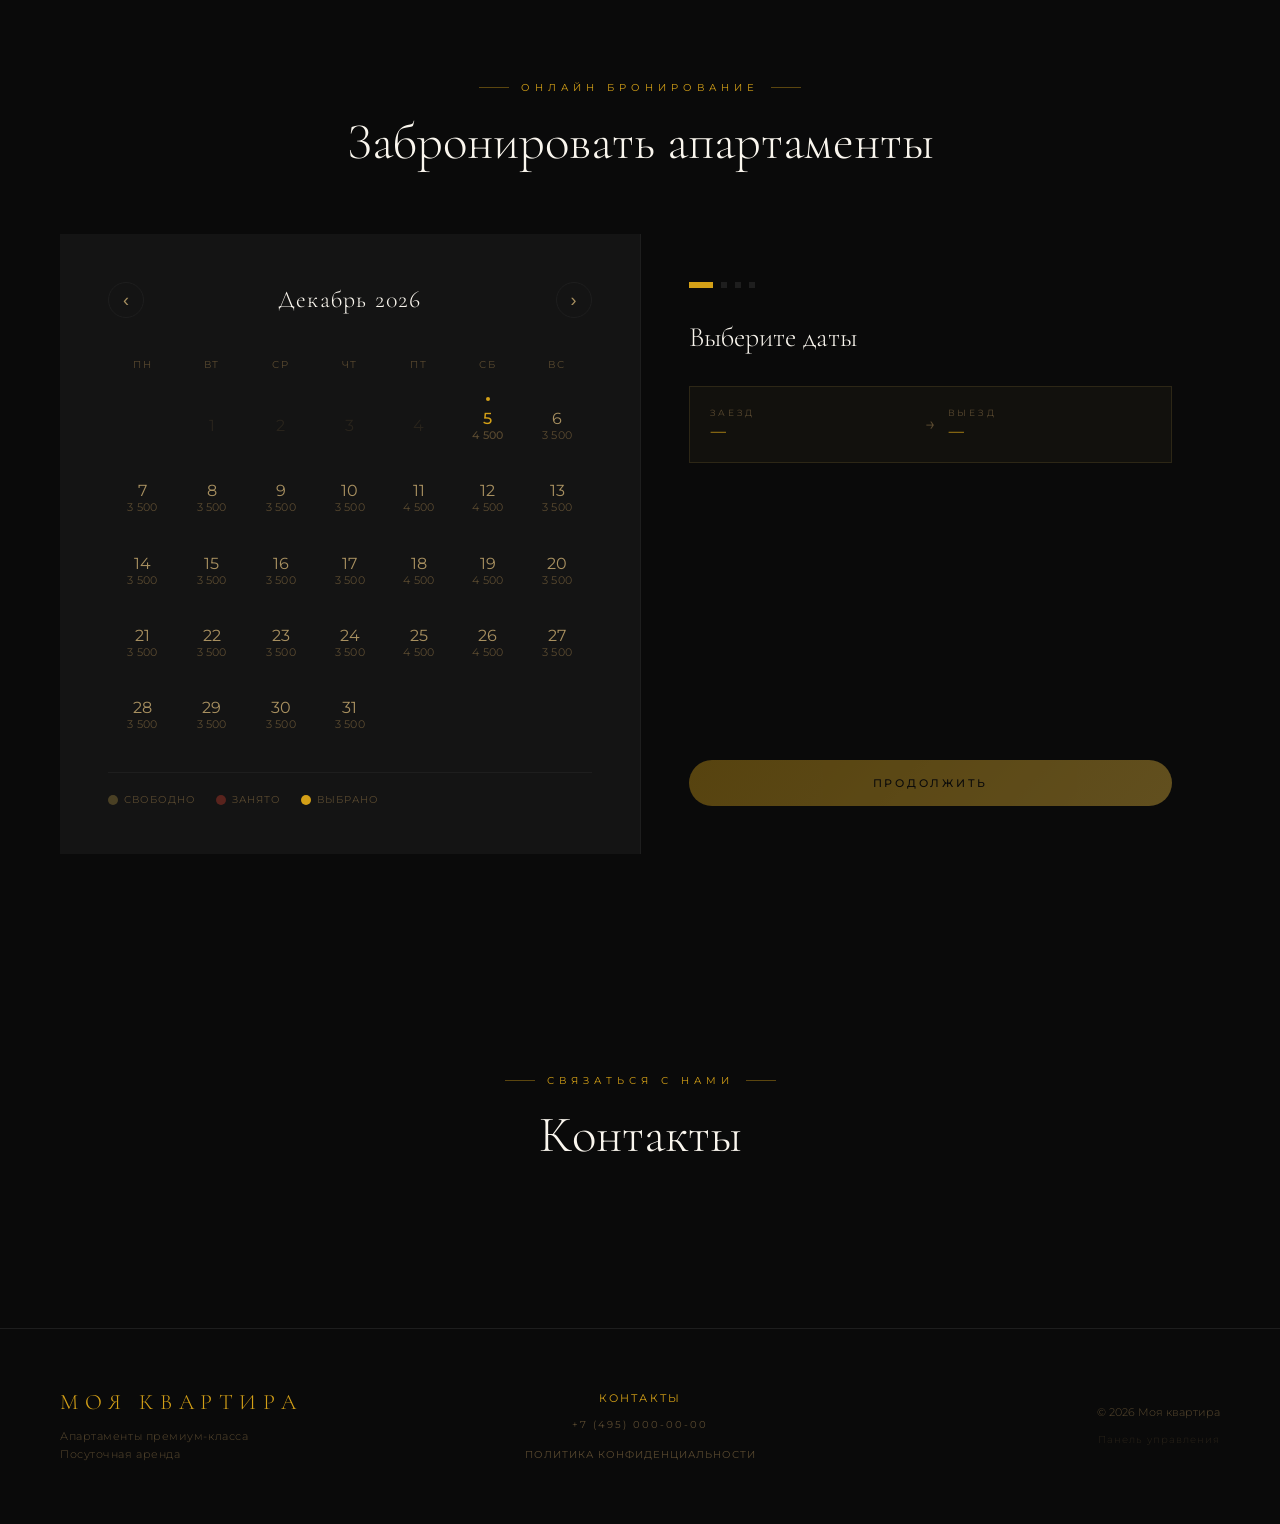
==== commit f0f25712: "White-label этап 2б: адрес и пояснение в настройках сайта, подвалы страниц, нейтральные подсказки ад" ====
--- a/static/index.html
+++ b/static/index.html
@@ -575,13 +575,13 @@
             <div style="font-family:'Cormorant Garamond',serif;font-size:12px;letter-spacing:.15em;color:#fff;background:rgba(0,0,0,.5);padding:6px 14px;backdrop-filter:blur(4px)">Открыть на карте →</div>
           </div>
         </a>
-        <div class="loc-addr-row" style="padding:20px 24px;background:var(--black-card);border:1px solid var(--black-border);border-top:none;display:flex;align-items:center;justify-content:space-between">
+        <div class="loc-addr-row" id="locAddrRow" style="padding:20px 24px;background:var(--black-card);border:1px solid var(--black-border);border-top:none;display:none;align-items:center;justify-content:space-between">
           <div>
             <div style="font-size:10px;letter-spacing:.2em;color:var(--text-muted);text-transform:uppercase;margin-bottom:4px">Адрес</div>
-            <div style="font-family:'Cormorant Garamond',serif;font-size:18px;color:var(--text-primary)">г. Новосибирск, ул. Дачная, д. 5</div>
-            <div style="font-size:11px;color:var(--text-muted);margin-top:2px">22 этаж · Панорамный вид на город</div>
+            <div id="locAddrText" style="font-family:'Cormorant Garamond',serif;font-size:18px;color:var(--text-primary)"></div>
+            <div id="locAddrNote" style="font-size:11px;color:var(--text-muted);margin-top:2px;display:none"></div>
           </div>
-          <a class="loc-map-btn" href="https://yandex.ru/maps/?text=Новосибирск%2C+ул.+Дачная+5&z=16" target="_blank" style="font-family:'Cormorant Garamond',serif;font-size:12px;letter-spacing:.2em;text-transform:uppercase;color:var(--gold);text-decoration:none;border:1px solid rgba(212,160,23,.4);padding:10px 20px;white-space:nowrap;transition:all .3s" onmouseover="this.style.borderColor='var(--gold)'" onmouseout="this.style.borderColor='rgba(212,160,23,.4)'">На карте →</a>
+          <a class="loc-map-btn" id="locMapBtn" href="#" target="_blank" style="display:none;font-family:'Cormorant Garamond',serif;font-size:12px;letter-spacing:.2em;text-transform:uppercase;color:var(--gold);text-decoration:none;border:1px solid rgba(212,160,23,.4);padding:10px 20px;white-space:nowrap;transition:all .3s" onmouseover="this.style.borderColor='var(--gold)'" onmouseout="this.style.borderColor='rgba(212,160,23,.4)'">На карте →</a>
         </div>
       </div>
       <div class="location-points" id="locationPointsGrid">
@@ -1357,6 +1357,22 @@
       }
     }
 
+    // Адрес рядом с картой («Настройки сайта → Карта и адрес»); без адреса блок скрыт
+    const addrRow = document.getElementById('locAddrRow');
+    if(addrRow) {
+      const addr = (settings.location_address || '').trim();
+      if(addr) {
+        document.getElementById('locAddrText').textContent = addr;
+        const note = (settings.location_note || '').trim();
+        const noteEl = document.getElementById('locAddrNote');
+        noteEl.textContent = note;
+        noteEl.style.display = note ? '' : 'none';
+        const mapBtn = document.getElementById('locMapBtn');
+        if(settings.map_url) { mapBtn.href = settings.map_url; mapBtn.style.display = ''; } else { mapBtn.style.display = 'none'; }
+        addrRow.style.display = 'flex';
+      }
+    }
+
     if(settings.hero_photo) {
       // Фон hero задаётся CSS-переменными, а не inline-стилем: тогда медиа-запрос
       // в CSS сам выбирает нужное фото по ширине экрана (включая поворот телефона
